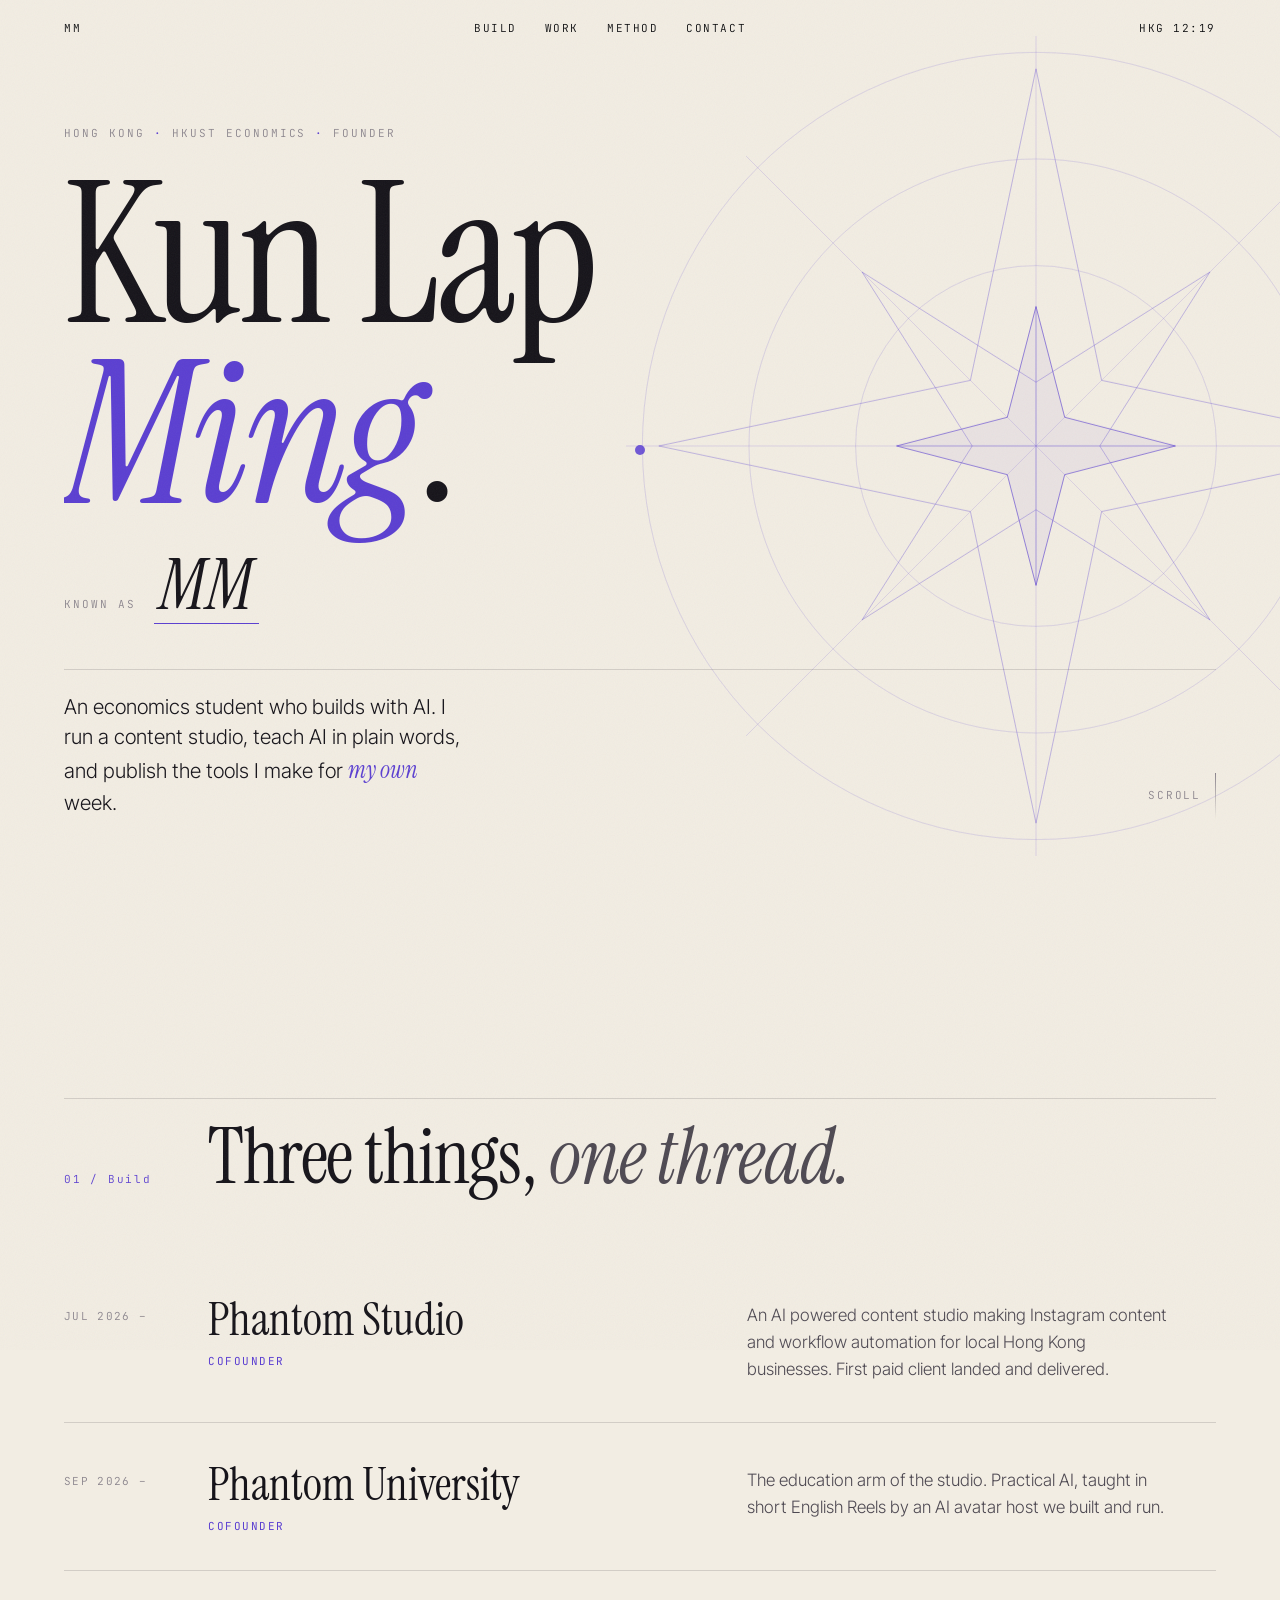
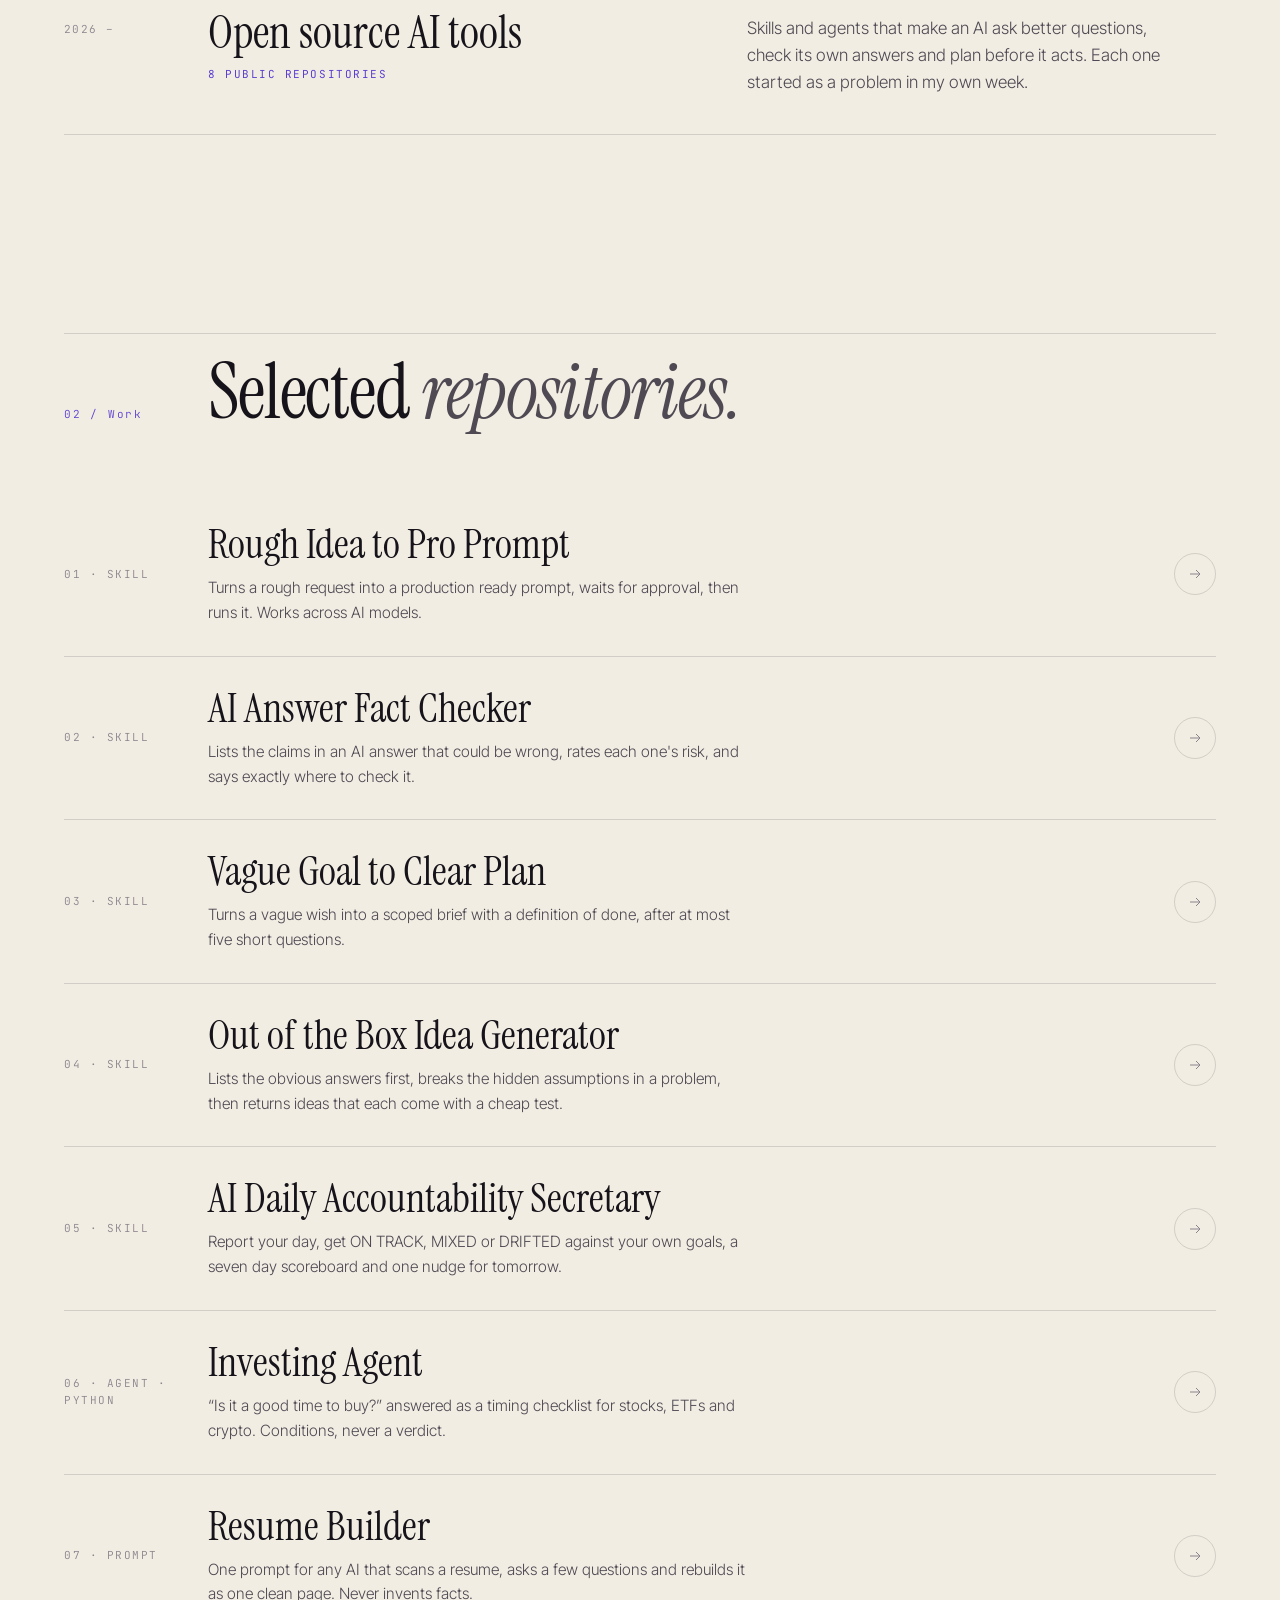
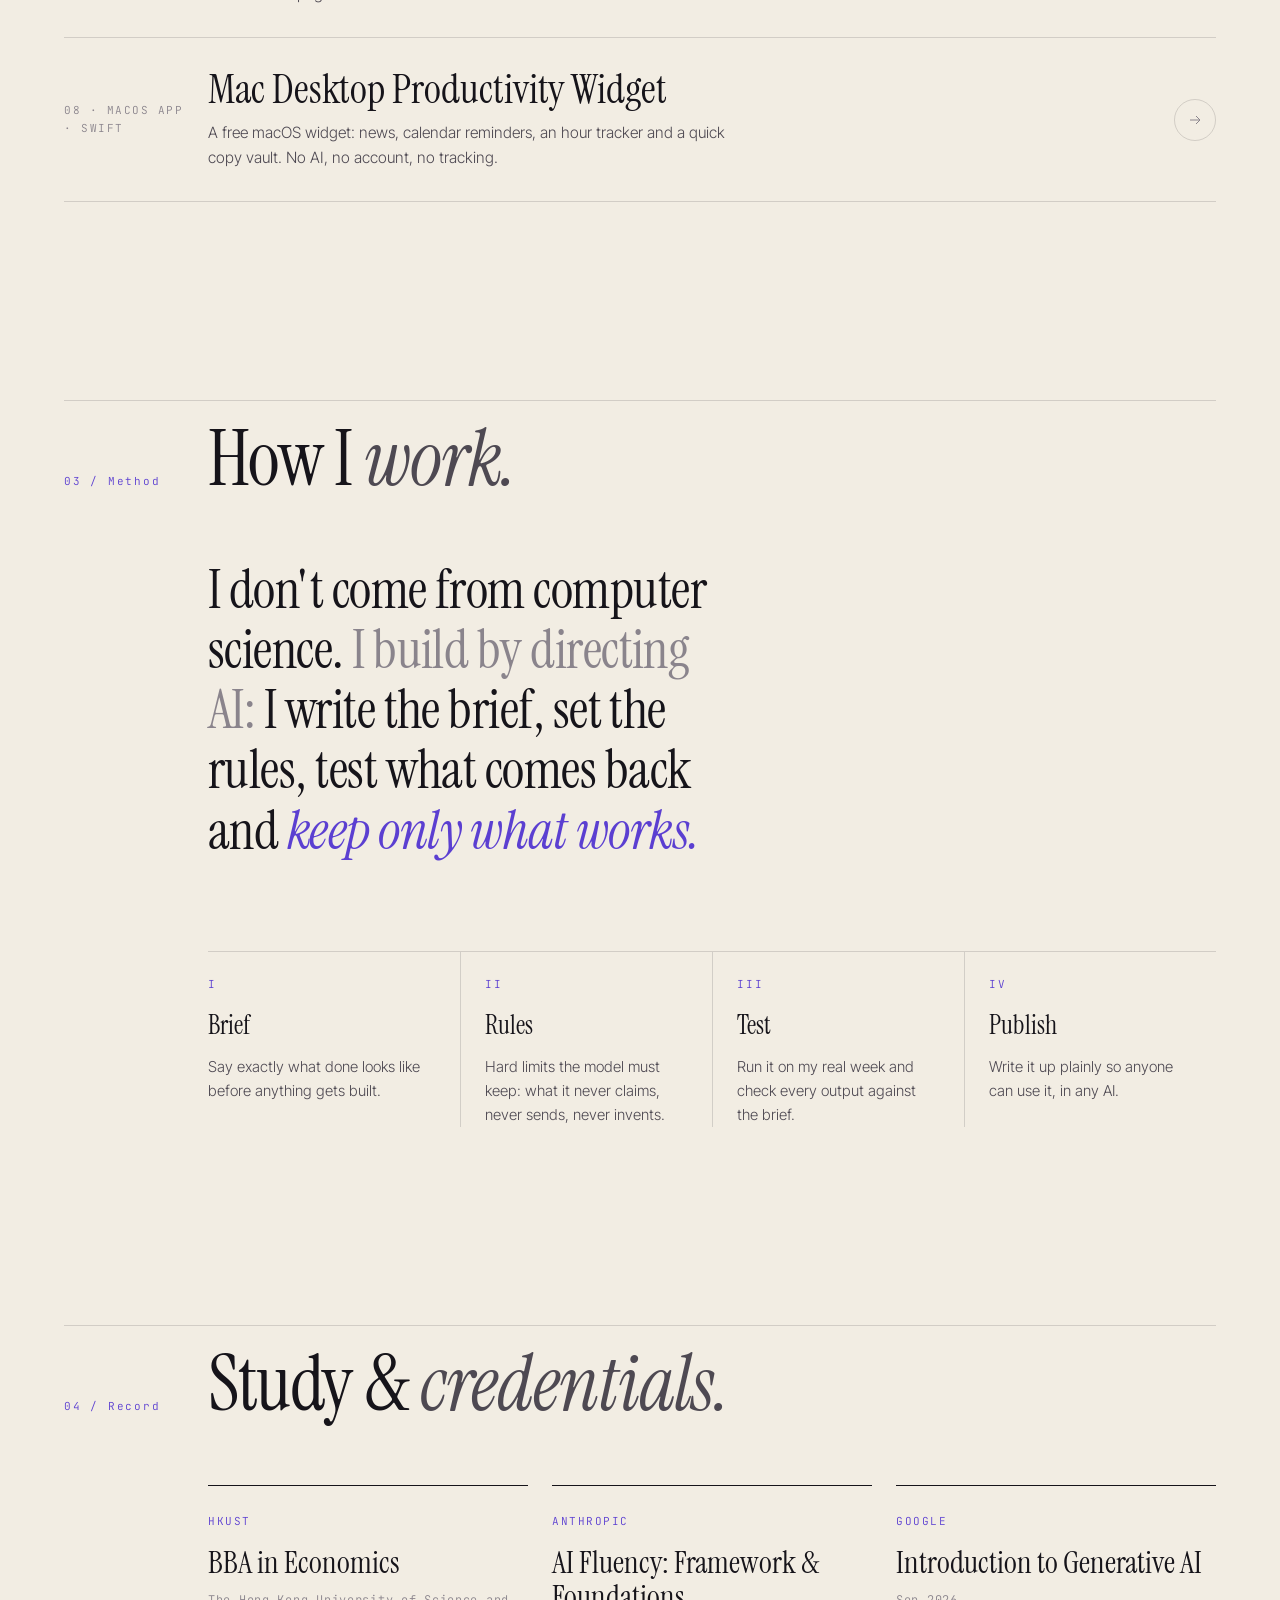
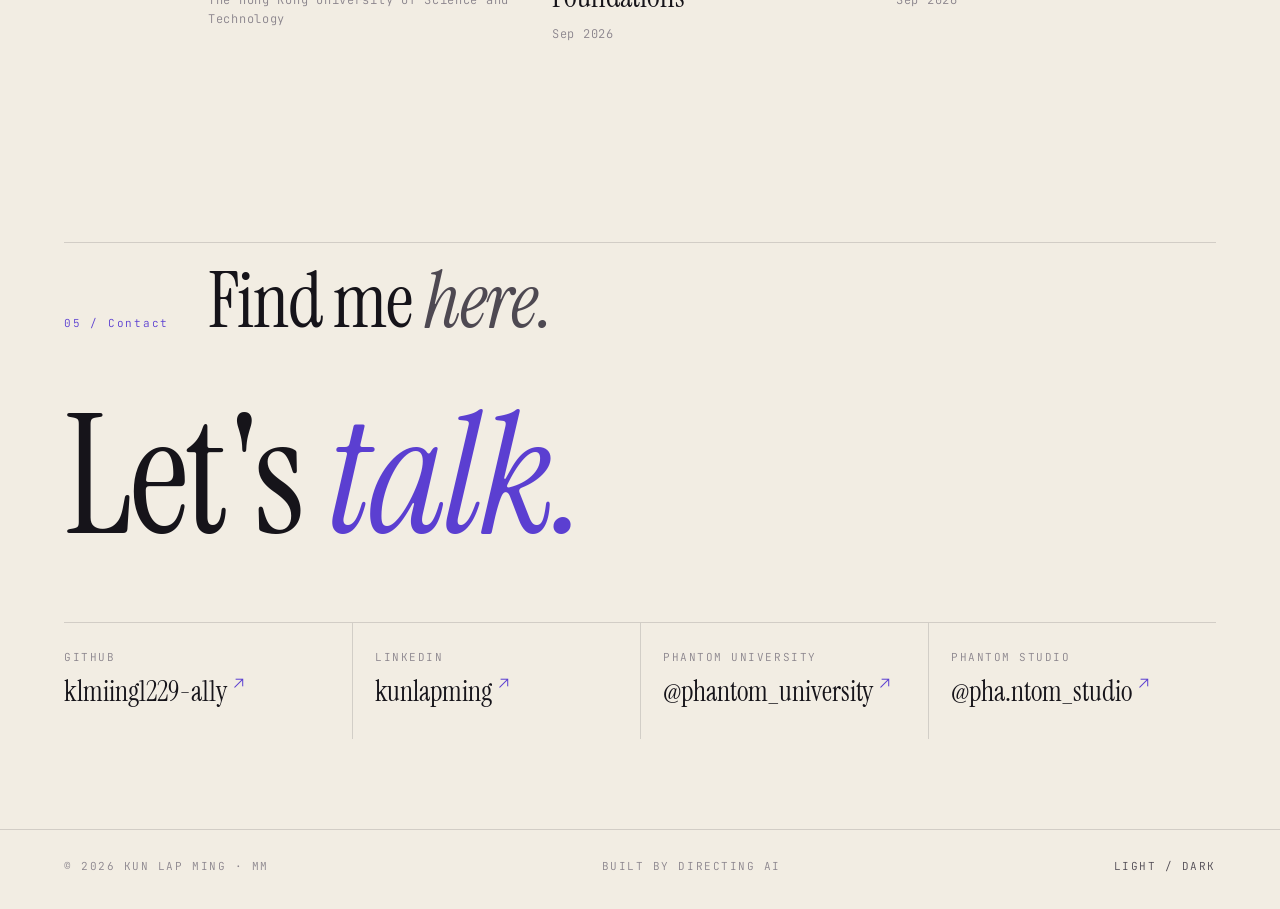
==== index.html @ 2b07fd09 "Add portfolio site" ====
<!doctype html>
<html lang="en">
<head>
<meta charset="utf-8">
<meta name="viewport" content="width=device-width, initial-scale=1">
<title>Kun Lap Ming (MM)</title>
<meta name="description" content="Kun Lap Ming, known as MM. Economics at HKUST. Cofounder of Phantom Studio and Phantom University. Builds open source AI skills and tools.">
<meta property="og:type" content="website">
<meta property="og:title" content="Kun Lap Ming (MM)">
<meta property="og:description" content="Economics at HKUST. Cofounder of Phantom Studio and Phantom University. Open source AI skills and tools.">
<!-- TODO: og:image (1200x630) once the site has a public URL -->
<meta name="twitter:card" content="summary">
<meta name="theme-color" content="#0c0b0f">
<link rel="icon" href="data:image/svg+xml,%3Csvg xmlns='http://www.w3.org/2000/svg' viewBox='0 0 32 32'%3E%3Crect width='32' height='32' fill='%230c0b0f'/%3E%3Cpath d='M16 3 L18.6 13.4 L29 16 L18.6 18.6 L16 29 L13.4 18.6 L3 16 L13.4 13.4 Z' fill='%23a58bff'/%3E%3C/svg%3E">
<link rel="preconnect" href="https://fonts.googleapis.com">
<link rel="preconnect" href="https://fonts.gstatic.com" crossorigin>
<link href="https://fonts.googleapis.com/css2?family=Instrument+Serif:ital@0;1&family=Inter+Tight:wght@300;400;500&family=JetBrains+Mono:wght@400&display=swap" rel="stylesheet">
<style>
:root{
  --bg:#0c0b0f;
  --bg-2:#131118;
  --ink:#ece6da;
  --ink-2:#a9a29a;
  --ink-3:#6c6670;
  --rule:rgba(236,230,218,.12);
  --accent:#a58bff;
  --accent-soft:rgba(165,139,255,.14);
  --serif:"Instrument Serif", "Times New Roman", serif;
  --sans:"Inter Tight", system-ui, -apple-system, sans-serif;
  --mono:"JetBrains Mono", ui-monospace, Menlo, monospace;
  --gutter:clamp(16px, 5vw, 72px);
  --ease:cubic-bezier(.2,.7,.1,1);
}
@media (prefers-color-scheme: light){
  :root:not([data-theme="dark"]){
    --bg:#f2ede3; --bg-2:#e9e3d6; --ink:#16141a; --ink-2:#4e4952; --ink-3:#8a848c;
    --rule:rgba(22,20,26,.14); --accent:#5b3fd1; --accent-soft:rgba(91,63,209,.10);
  }
}
:root[data-theme="light"]{
  --bg:#f2ede3; --bg-2:#e9e3d6; --ink:#16141a; --ink-2:#4e4952; --ink-3:#8a848c;
  --rule:rgba(22,20,26,.14); --accent:#5b3fd1; --accent-soft:rgba(91,63,209,.10);
}

*,*::before,*::after{box-sizing:border-box}
html{scroll-behavior:smooth;-webkit-text-size-adjust:100%}
body{
  margin:0;background:var(--bg);color:var(--ink);
  font-family:var(--sans);font-weight:300;font-size:17px;line-height:1.6;
  -webkit-font-smoothing:antialiased;overflow-x:hidden;
}
a{color:inherit;text-decoration:none}
::selection{background:var(--accent);color:var(--bg)}
:focus-visible{outline:1px solid var(--accent);outline-offset:4px}

/* film grain */
body::after{
  content:"";position:fixed;inset:-50%;pointer-events:none;z-index:50;opacity:.05;
  background-image:url("data:image/svg+xml,%3Csvg xmlns='http://www.w3.org/2000/svg' width='160' height='160'%3E%3Cfilter id='n'%3E%3CfeTurbulence type='fractalNoise' baseFrequency='.9' numOctaves='2' stitchTiles='stitch'/%3E%3C/filter%3E%3Crect width='100%25' height='100%25' filter='url(%23n)'/%3E%3C/svg%3E");
}

/* top progress hairline */
.progress{position:fixed;top:0;left:0;height:1px;width:100%;background:var(--accent);
  transform-origin:0 50%;transform:scaleX(0);z-index:60}

/* header */
.top{
  position:fixed;inset:0 0 auto 0;z-index:40;display:flex;justify-content:space-between;align-items:center;
  padding:20px var(--gutter);font-family:var(--mono);font-size:11px;letter-spacing:.14em;text-transform:uppercase;
  color:var(--ink-2);mix-blend-mode:difference;
}
.top a{color:#ece6da}
.top nav{display:flex;gap:28px}
.top .clock{color:#ece6da}
@media (max-width:720px){.top nav{display:none}}

/* the crystal star, signature motif */
.star-wrap{
  position:fixed;top:50%;right:calc(var(--gutter) * -1 + -8vw);width:min(78vw,820px);aspect-ratio:1;
  transform:translateY(-50%);pointer-events:none;z-index:0;opacity:.9;
}
.star{width:100%;height:100%;will-change:transform}
.star path, .star circle, .star line{fill:none;stroke:var(--accent);vector-effect:non-scaling-stroke}
.star .faint{stroke-opacity:.18}
.star .mid{stroke-opacity:.38}
.star .core{fill:var(--accent);fill-opacity:.06;stroke-opacity:.7}
@media (max-width:720px){.star-wrap{width:120vw;right:-55vw;opacity:.55}}

main{position:relative;z-index:1}
section{padding:0 var(--gutter)}

/* hero */
.hero{min-height:100svh;display:flex;flex-direction:column;justify-content:flex-end;padding-bottom:9vh;padding-top:120px}
.eyebrow{font-family:var(--mono);font-size:11px;letter-spacing:.18em;text-transform:uppercase;color:var(--ink-3);margin:0 0 28px}
.eyebrow b{color:var(--accent);font-weight:400}
.name{
  font-family:var(--serif);font-weight:400;margin:0;line-height:.86;letter-spacing:-.02em;
  font-size:clamp(64px, 15.5vw, 248px);
}
.name .line{display:block;overflow:hidden;padding-bottom:.16em;margin-bottom:-.12em}
.name .line > span{display:inline-block;transform:translateY(105%);transition:transform 1.4s var(--ease)}
.name em{font-style:italic;color:var(--accent)}
.loaded .name .line > span{transform:none}
.loaded .name .line:nth-child(2) > span{transition-delay:.12s}
.aka{display:flex;align-items:baseline;gap:18px;margin:22px 0 0;opacity:0;transform:translateY(14px);transition:opacity 1.2s var(--ease) .5s,transform 1.2s var(--ease) .5s}
.loaded .aka{opacity:1;transform:none}
.aka-k{font-family:var(--mono);font-size:11px;letter-spacing:.18em;text-transform:uppercase;color:var(--ink-3)}
.aka-v{font-family:var(--serif);font-style:italic;font-size:clamp(40px,5.5vw,84px);line-height:1;color:var(--ink);border-bottom:1px solid var(--accent);padding:0 .08em .04em}
.hero-foot{
  display:grid;grid-template-columns:minmax(0,1.2fr) minmax(0,1fr);gap:40px;align-items:end;
  margin-top:5vh;border-top:1px solid var(--rule);padding-top:22px;
}
.lede{font-size:clamp(18px,1.6vw,22px);line-height:1.5;max-width:34ch;margin:0;color:var(--ink)}
.lede i{font-family:var(--serif);font-size:1.15em;color:var(--accent)}
.scrollcue{justify-self:end;font-family:var(--mono);font-size:11px;letter-spacing:.16em;text-transform:uppercase;color:var(--ink-3);display:flex;align-items:center;gap:14px}
.scrollcue::after{content:"";width:1px;height:46px;background:linear-gradient(var(--ink-3),transparent);animation:drip 2.4s var(--ease) infinite}
@keyframes drip{0%{transform:scaleY(0);transform-origin:top}50%{transform:scaleY(1);transform-origin:top}51%{transform-origin:bottom}100%{transform:scaleY(0);transform-origin:bottom}}
@media (max-width:720px){.hero-foot{grid-template-columns:1fr}.scrollcue{display:none}.name{font-size:25vw}}

/* section heads */
.chapter{padding-top:22vh}
.head{display:grid;grid-template-columns:120px minmax(0,1fr);gap:24px;align-items:baseline;border-top:1px solid var(--rule);padding-top:22px;margin-bottom:64px}
.num{font-family:var(--mono);font-size:11px;letter-spacing:.16em;color:var(--accent)}
.head h2{font-family:var(--serif);font-weight:400;font-size:clamp(40px,6vw,92px);line-height:.95;margin:0;letter-spacing:-.015em}
.head h2 em{color:var(--ink-2)}
@media (max-width:720px){.head{grid-template-columns:1fr;gap:10px;margin-bottom:40px}}

/* what I build: editorial rows */
.ventures{list-style:none;margin:0;padding:0}
.venture{display:grid;grid-template-columns:120px minmax(0,1.1fr) minmax(0,1fr);gap:24px;padding:38px 0;border-bottom:1px solid var(--rule)}
.venture .when{font-family:var(--mono);font-size:11px;letter-spacing:.12em;color:var(--ink-3);padding-top:12px}
.venture h3{font-family:var(--serif);font-weight:400;font-size:clamp(30px,3.6vw,52px);line-height:1;margin:0}
.venture h3 small{display:block;font-family:var(--mono);font-size:11px;letter-spacing:.14em;text-transform:uppercase;color:var(--accent);margin-top:14px}
.venture p{margin:6px 0 0;color:var(--ink-2);max-width:42ch}
@media (max-width:720px){.venture{grid-template-columns:1fr;gap:12px;padding:30px 0}.venture .when{padding:0}}

/* selected work: index list */
.work{list-style:none;margin:0;padding:0;counter-reset:w}
.work li{border-bottom:1px solid var(--rule)}
.work a{
  position:relative;display:grid;grid-template-columns:120px minmax(0,1fr) auto;gap:24px;align-items:center;
  padding:30px 0;transition:padding .6s var(--ease), color .4s;
}
.work a::before{
  content:"";position:absolute;inset:0;background:var(--accent-soft);transform:scaleY(0);transform-origin:bottom;
  transition:transform .6s var(--ease);z-index:-1;
}
.work .idx{font-family:var(--mono);font-size:11px;letter-spacing:.14em;color:var(--ink-3)}
.work .title{font-family:var(--serif);font-size:clamp(26px,3.2vw,46px);line-height:1.05;display:block}
.work .desc{display:block;color:var(--ink-2);font-size:15.5px;margin-top:10px;max-width:60ch}
.work .meta{display:flex;align-items:center;gap:18px;font-family:var(--mono);font-size:11px;letter-spacing:.12em;text-transform:uppercase;color:var(--ink-3)}
.arrow{width:42px;height:42px;border:1px solid var(--rule);border-radius:50%;display:grid;place-items:center;transition:transform .6s var(--ease),background .4s,border-color .4s}
.arrow svg{width:14px;height:14px;stroke:currentColor;fill:none}
@media (hover:hover){
  .work a:hover{padding-left:20px;padding-right:20px}
  .work a:hover::before{transform:scaleY(1)}
  .work a:hover .arrow{transform:rotate(-45deg);background:var(--accent);border-color:var(--accent);color:var(--bg)}
  .work a:hover .idx{color:var(--accent)}
}
@media (max-width:720px){
  .work a{grid-template-columns:1fr auto;gap:14px}
  .work .idx{grid-column:1 / -1}
  .work .meta .lang{display:none}
}

/* how I work */
.manifesto{font-family:var(--serif);font-size:clamp(30px,4.2vw,64px);line-height:1.12;letter-spacing:-.01em;max-width:20ch;margin:0 0 0 calc(120px + 24px)}
.manifesto em{color:var(--accent)}
.manifesto .dim{color:var(--ink-3)}
.method{display:grid;grid-template-columns:repeat(4,minmax(0,1fr));gap:0;margin:90px 0 0 calc(120px + 24px);border-top:1px solid var(--rule)}
.method div{padding:24px 24px 0 0}
.method div + div{padding-left:24px;border-left:1px solid var(--rule)}
.method .num{display:block;margin-bottom:12px}
.method h4{font-family:var(--serif);font-weight:400;font-size:26px;margin:0 0 8px}
.method p{margin:0;color:var(--ink-2);font-size:15px}
@media (max-width:900px){
  .manifesto,.method{margin-left:0}
  .method{grid-template-columns:1fr 1fr}
  .method div:nth-child(3){padding-left:0;border-left:0}
  .method div{padding-bottom:28px}
}
@media (max-width:520px){
  .method{grid-template-columns:1fr}
  .method div,.method div + div{padding-left:0;border-left:0}
}

/* credentials */
.creds{display:grid;grid-template-columns:120px repeat(3,minmax(0,1fr));gap:24px}
.cred{border-top:1px solid var(--ink);padding-top:20px}
.cred .org{font-family:var(--mono);font-size:11px;letter-spacing:.14em;text-transform:uppercase;color:var(--accent)}
.cred h3{font-family:var(--serif);font-weight:400;font-size:clamp(24px,2.4vw,34px);line-height:1.1;margin:14px 0 10px}
.cred p{margin:0;color:var(--ink-3);font-family:var(--mono);font-size:12px;letter-spacing:.06em}
@media (max-width:900px){.creds{grid-template-columns:1fr}.creds > span{display:none}}

/* contact */
.contact{padding-bottom:10vh}
.big{
  font-family:var(--serif);font-size:clamp(56px,13vw,210px);line-height:.9;letter-spacing:-.02em;margin:0 0 70px;
}
.big em{color:var(--accent)}
.links{list-style:none;margin:0;padding:0;display:grid;grid-template-columns:repeat(4,minmax(0,1fr));border-top:1px solid var(--rule)}
.links li + li{border-left:1px solid var(--rule)}
.links a{display:flex;flex-direction:column;gap:10px;padding:26px 22px 30px;transition:background .5s var(--ease)}
.links li:first-child a{padding-left:0}
.links .k{font-family:var(--mono);font-size:11px;letter-spacing:.14em;text-transform:uppercase;color:var(--ink-3)}
.links .v{font-family:var(--serif);font-size:clamp(22px,2.2vw,30px);line-height:1.1;word-break:break-word}
.links .v::after{content:" \2197";font-family:var(--sans);font-size:.6em;color:var(--accent);vertical-align:super}
@media (hover:hover){.links a:hover{background:var(--accent-soft)}.links li:first-child a:hover{padding-left:22px}}
@media (max-width:900px){
  .links{grid-template-columns:1fr 1fr}
  .links li:nth-child(3){border-left:0}
  .links li:nth-child(n+3){border-top:1px solid var(--rule)}
  .links li:first-child a{padding-left:0}
  .links li:nth-child(3) a{padding-left:0}
}
@media (max-width:520px){
  .links{grid-template-columns:1fr}
  .links li + li{border-left:0;border-top:1px solid var(--rule)}
  .links a{padding-left:0}
}

footer{display:flex;justify-content:space-between;gap:20px;flex-wrap:wrap;padding:28px var(--gutter) 34px;border-top:1px solid var(--rule);
  font-family:var(--mono);font-size:11px;letter-spacing:.14em;text-transform:uppercase;color:var(--ink-3);position:relative;z-index:1}
footer button{all:unset;cursor:pointer;color:var(--ink-2)}
footer button:focus-visible{outline:1px solid var(--accent);outline-offset:4px}

/* scroll reveals */
.reveal{opacity:0;transform:translateY(28px);transition:opacity 1.1s var(--ease),transform 1.1s var(--ease)}
.reveal.in{opacity:1;transform:none}
.reveal.d1{transition-delay:.08s}.reveal.d2{transition-delay:.16s}.reveal.d3{transition-delay:.24s}

/* cursor halo (fine pointers only) */
.halo{position:fixed;top:0;left:0;width:10px;height:10px;margin:-5px 0 0 -5px;border-radius:50%;background:var(--accent);
  pointer-events:none;z-index:70;opacity:.85;transition:width .4s var(--ease),height .4s var(--ease),margin .4s var(--ease);display:none}
.halo.big{width:56px;height:56px;margin:-28px 0 0 -28px;opacity:.25}
@media (hover:hover) and (pointer:fine){.halo{display:block}}

@media (prefers-reduced-motion: reduce){
  *,*::before,*::after{animation:none !important;transition:none !important;scroll-behavior:auto !important}
  .reveal{opacity:1;transform:none}
  .name .line > span{transform:none}
  .halo{display:none !important}
}
</style>
</head>
<body>
<div class="progress" aria-hidden="true"></div>
<div class="halo" aria-hidden="true"></div>

<header class="top">
  <a href="#top" aria-label="MM, back to top">MM</a>
  <nav aria-label="Sections">
    <a href="#build">Build</a>
    <a href="#work">Work</a>
    <a href="#method">Method</a>
    <a href="#contact">Contact</a>
  </nav>
  <span class="clock" aria-label="Local time in Hong Kong">HKG <span id="clock">--:--</span></span>
</header>

<div class="star-wrap" aria-hidden="true">
  <svg class="star" id="star" viewBox="-100 -100 200 200">
    <circle class="faint" r="96"/>
    <circle class="faint" r="70"/>
    <circle class="faint" r="44"/>
    <line class="faint" x1="-100" y1="0" x2="100" y2="0"/>
    <line class="faint" x1="0" y1="-100" x2="0" y2="100"/>
    <line class="faint" x1="-70.7" y1="-70.7" x2="70.7" y2="70.7"/>
    <line class="faint" x1="-70.7" y1="70.7" x2="70.7" y2="-70.7"/>
    <path class="mid" d="M0 -92 L16 -16 L92 0 L16 16 L0 92 L-16 16 L-92 0 L-16 -16 Z"/>
    <path class="mid" d="M0 -60 L11 -11 L60 0 L11 11 L0 60 L-11 11 L-60 0 L-11 -11 Z" transform="rotate(45)"/>
    <path class="core" d="M0 -34 L7 -7 L34 0 L7 7 L0 34 L-7 7 L-34 0 L-7 -7 Z"/>
    <path class="mid" d="M0 -34 L0 34 M-34 0 L34 0"/>
  </svg>
</div>

<main id="top">

  <section class="hero">
    <p class="eyebrow">Hong Kong <b>·</b> HKUST Economics <b>·</b> Founder</p>
    <h1 class="name" aria-label="Kun Lap Ming, known as MM">
      <span class="line"><span>Kun Lap</span></span>
      <span class="line"><span><em>Ming</em>.</span></span>
    </h1>
    <p class="aka"><span class="aka-k">Known as</span> <span class="aka-v">MM</span></p>
    <div class="hero-foot">
      <p class="lede">An economics student who builds with AI. I run a content studio, teach AI in plain words, and publish the tools I make for <i>my own</i> week.</p>
      <span class="scrollcue">Scroll</span>
    </div>
  </section>

  <section class="chapter" id="build">
    <div class="head reveal"><span class="num">01 / Build</span><h2>Three things, <em>one thread.</em></h2></div>
    <ul class="ventures">
      <li class="venture reveal">
        <span class="when">JUL 2026 –</span>
        <h3>Phantom Studio<small>Cofounder</small></h3>
        <p>An AI powered content studio making Instagram content and workflow automation for local Hong Kong businesses. First paid client landed and delivered.</p>
      </li>
      <li class="venture reveal">
        <span class="when">SEP 2026 –</span>
        <h3>Phantom University<small>Cofounder</small></h3>
        <p>The education arm of the studio. Practical AI, taught in short English Reels by an AI avatar host we built and run.</p>
      </li>
      <li class="venture reveal">
        <span class="when">2026 –</span>
        <h3>Open source AI tools<small>8 public repositories</small></h3>
        <p>Skills and agents that make an AI ask better questions, check its own answers and plan before it acts. Each one started as a problem in my own week.</p>
      </li>
    </ul>
  </section>

  <section class="chapter" id="work">
    <div class="head reveal"><span class="num">02 / Work</span><h2>Selected <em>repositories.</em></h2></div>
    <ul class="work">
      <li class="reveal"><a href="https://github.com/klmiing1229-a11y/Rough_Idea_To_Pro_Prompt" target="_blank" rel="noopener">
        <span class="idx">01 · SKILL</span>
        <span><span class="title">Rough Idea to Pro Prompt</span><span class="desc">Turns a rough request into a production ready prompt, waits for approval, then runs it. Works across AI models.</span></span>
        <span class="meta"><span class="arrow" aria-hidden="true"><svg viewBox="0 0 14 14"><path d="M2 7h10M8 3l4 4-4 4"/></svg></span></span>
      </a></li>
      <li class="reveal"><a href="https://github.com/klmiing1229-a11y/AI_Answer_Fact_Checker" target="_blank" rel="noopener">
        <span class="idx">02 · SKILL</span>
        <span><span class="title">AI Answer Fact Checker</span><span class="desc">Lists the claims in an AI answer that could be wrong, rates each one's risk, and says exactly where to check it.</span></span>
        <span class="meta"><span class="arrow" aria-hidden="true"><svg viewBox="0 0 14 14"><path d="M2 7h10M8 3l4 4-4 4"/></svg></span></span>
      </a></li>
      <li class="reveal"><a href="https://github.com/klmiing1229-a11y/Vague_Goal_To_Clear_Plan" target="_blank" rel="noopener">
        <span class="idx">03 · SKILL</span>
        <span><span class="title">Vague Goal to Clear Plan</span><span class="desc">Turns a vague wish into a scoped brief with a definition of done, after at most five short questions.</span></span>
        <span class="meta"><span class="arrow" aria-hidden="true"><svg viewBox="0 0 14 14"><path d="M2 7h10M8 3l4 4-4 4"/></svg></span></span>
      </a></li>
      <li class="reveal"><a href="https://github.com/klmiing1229-a11y/Out_Of_The_Box_Idea_Generator" target="_blank" rel="noopener">
        <span class="idx">04 · SKILL</span>
        <span><span class="title">Out of the Box Idea Generator</span><span class="desc">Lists the obvious answers first, breaks the hidden assumptions in a problem, then returns ideas that each come with a cheap test.</span></span>
        <span class="meta"><span class="arrow" aria-hidden="true"><svg viewBox="0 0 14 14"><path d="M2 7h10M8 3l4 4-4 4"/></svg></span></span>
      </a></li>
      <li class="reveal"><a href="https://github.com/klmiing1229-a11y/AI_Daily_Accountability_Secretary" target="_blank" rel="noopener">
        <span class="idx">05 · SKILL</span>
        <span><span class="title">AI Daily Accountability Secretary</span><span class="desc">Report your day, get ON TRACK, MIXED or DRIFTED against your own goals, a seven day scoreboard and one nudge for tomorrow.</span></span>
        <span class="meta"><span class="arrow" aria-hidden="true"><svg viewBox="0 0 14 14"><path d="M2 7h10M8 3l4 4-4 4"/></svg></span></span>
      </a></li>
      <li class="reveal"><a href="https://github.com/klmiing1229-a11y/Investing_Agent" target="_blank" rel="noopener">
        <span class="idx">06 · AGENT · PYTHON</span>
        <span><span class="title">Investing Agent</span><span class="desc">“Is it a good time to buy?” answered as a timing checklist for stocks, ETFs and crypto. Conditions, never a verdict.</span></span>
        <span class="meta"><span class="arrow" aria-hidden="true"><svg viewBox="0 0 14 14"><path d="M2 7h10M8 3l4 4-4 4"/></svg></span></span>
      </a></li>
      <li class="reveal"><a href="https://github.com/klmiing1229-a11y/Resume_Builder" target="_blank" rel="noopener">
        <span class="idx">07 · PROMPT</span>
        <span><span class="title">Resume Builder</span><span class="desc">One prompt for any AI that scans a resume, asks a few questions and rebuilds it as one clean page. Never invents facts.</span></span>
        <span class="meta"><span class="arrow" aria-hidden="true"><svg viewBox="0 0 14 14"><path d="M2 7h10M8 3l4 4-4 4"/></svg></span></span>
      </a></li>
      <li class="reveal"><a href="https://github.com/klmiing1229-a11y/Mac_Desktop_Productivity_Widget" target="_blank" rel="noopener">
        <span class="idx">08 · MACOS APP · SWIFT</span>
        <span><span class="title">Mac Desktop Productivity Widget</span><span class="desc">A free macOS widget: news, calendar reminders, an hour tracker and a quick copy vault. No AI, no account, no tracking.</span></span>
        <span class="meta"><span class="arrow" aria-hidden="true"><svg viewBox="0 0 14 14"><path d="M2 7h10M8 3l4 4-4 4"/></svg></span></span>
      </a></li>
    </ul>
  </section>

  <section class="chapter" id="method">
    <div class="head reveal"><span class="num">03 / Method</span><h2>How I <em>work.</em></h2></div>
    <p class="manifesto reveal">I don't come from computer science. <span class="dim">I build by directing AI:</span> I write the brief, set the rules, test what comes back and <em>keep only what works.</em></p>
    <div class="method">
      <div class="reveal"><span class="num">I</span><h4>Brief</h4><p>Say exactly what done looks like before anything gets built.</p></div>
      <div class="reveal d1"><span class="num">II</span><h4>Rules</h4><p>Hard limits the model must keep: what it never claims, never sends, never invents.</p></div>
      <div class="reveal d2"><span class="num">III</span><h4>Test</h4><p>Run it on my real week and check every output against the brief.</p></div>
      <div class="reveal d3"><span class="num">IV</span><h4>Publish</h4><p>Write it up plainly so anyone can use it, in any AI.</p></div>
    </div>
  </section>

  <section class="chapter" id="credentials">
    <div class="head reveal"><span class="num">04 / Record</span><h2>Study &amp; <em>credentials.</em></h2></div>
    <div class="creds">
      <span></span>
      <div class="cred reveal"><span class="org">HKUST</span><h3>BBA in Economics</h3><p>The Hong Kong University of Science and Technology</p></div>
      <div class="cred reveal d1"><span class="org">Anthropic</span><h3>AI Fluency: Framework &amp; Foundations</h3><p>Sep 2026</p></div>
      <div class="cred reveal d2"><span class="org">Google</span><h3>Introduction to Generative AI</h3><p>Sep 2026</p></div>
    </div>
  </section>

  <section class="chapter contact" id="contact">
    <div class="head reveal"><span class="num">05 / Contact</span><h2>Find me <em>here.</em></h2></div>
    <p class="big reveal">Let's <em>talk.</em></p>
    <ul class="links">
      <li class="reveal"><a href="https://github.com/klmiing1229-a11y" target="_blank" rel="noopener"><span class="k">GitHub</span><span class="v">klmiing1229-a11y</span></a></li>
      <li class="reveal d1"><a href="https://www.linkedin.com/in/kunlapming" target="_blank" rel="noopener"><span class="k">LinkedIn</span><span class="v">kunlapming</span></a></li>
      <li class="reveal d2"><a href="https://www.instagram.com/phantom_university/" target="_blank" rel="noopener"><span class="k">Phantom University</span><span class="v">@phantom_university</span></a></li>
      <li class="reveal d3"><a href="https://www.instagram.com/pha.ntom_studio/" target="_blank" rel="noopener"><span class="k">Phantom Studio</span><span class="v">@pha.ntom_studio</span></a></li>
    </ul>
  </section>

</main>

<footer>
  <span>© 2026 Kun Lap Ming · MM</span>
  <span>Built by directing AI</span>
  <button type="button" id="theme" aria-label="Switch colour theme">Light / Dark</button>
</footer>

<script>
(function(){
  var root=document.documentElement;
  requestAnimationFrame(function(){document.body.classList.add('loaded')});

  // theme toggle (remembered per viewer when storage allows)
  try{var saved=localStorage.getItem('klm-theme');if(saved)root.setAttribute('data-theme',saved);}catch(e){}
  document.getElementById('theme').addEventListener('click',function(){
    var cur=root.getAttribute('data-theme')||(matchMedia('(prefers-color-scheme: light)').matches?'light':'dark');
    var next=cur==='light'?'dark':'light';
    root.setAttribute('data-theme',next);
    try{localStorage.setItem('klm-theme',next);}catch(e){}
  });

  // Hong Kong clock
  var clock=document.getElementById('clock');
  function tick(){
    try{clock.textContent=new Intl.DateTimeFormat('en-GB',{timeZone:'Asia/Hong_Kong',hour:'2-digit',minute:'2-digit'}).format(new Date());}catch(e){}
  }
  tick();setInterval(tick,15000);

  var reduce=matchMedia('(prefers-reduced-motion: reduce)').matches;

  // reveals
  var els=document.querySelectorAll('.reveal');
  if(reduce||!('IntersectionObserver' in window)){els.forEach(function(el){el.classList.add('in')});}
  else{
    var io=new IntersectionObserver(function(entries){
      entries.forEach(function(en){if(en.isIntersecting){en.target.classList.add('in');io.unobserve(en.target);}});
    },{rootMargin:'0px 0px -8% 0px',threshold:.08});
    els.forEach(function(el){io.observe(el)});
  }

  // scroll: progress line + star rotation
  var bar=document.querySelector('.progress'),star=document.getElementById('star'),ticking=false;
  function onScroll(){
    var h=document.documentElement.scrollHeight-innerHeight,p=h>0?scrollY/h:0;
    bar.style.transform='scaleX('+p+')';
    if(!reduce)star.style.transform='rotate('+(p*180)+'deg) scale('+(1-p*.18)+')';
    ticking=false;
  }
  addEventListener('scroll',function(){if(!ticking){requestAnimationFrame(onScroll);ticking=true;}},{passive:true});
  onScroll();

  // cursor halo
  var halo=document.querySelector('.halo');
  if(!reduce&&matchMedia('(hover:hover) and (pointer:fine)').matches){
    var x=innerWidth/2,y=innerHeight/2,hx=x,hy=y;
    addEventListener('mousemove',function(e){x=e.clientX;y=e.clientY},{passive:true});
    (function loop(){hx+=(x-hx)*.18;hy+=(y-hy)*.18;halo.style.transform='translate('+hx+'px,'+hy+'px)';requestAnimationFrame(loop)})();
    document.querySelectorAll('a,button').forEach(function(a){
      a.addEventListener('mouseenter',function(){halo.classList.add('big')});
      a.addEventListener('mouseleave',function(){halo.classList.remove('big')});
    });
  }
})();
</script>
</body>
</html>
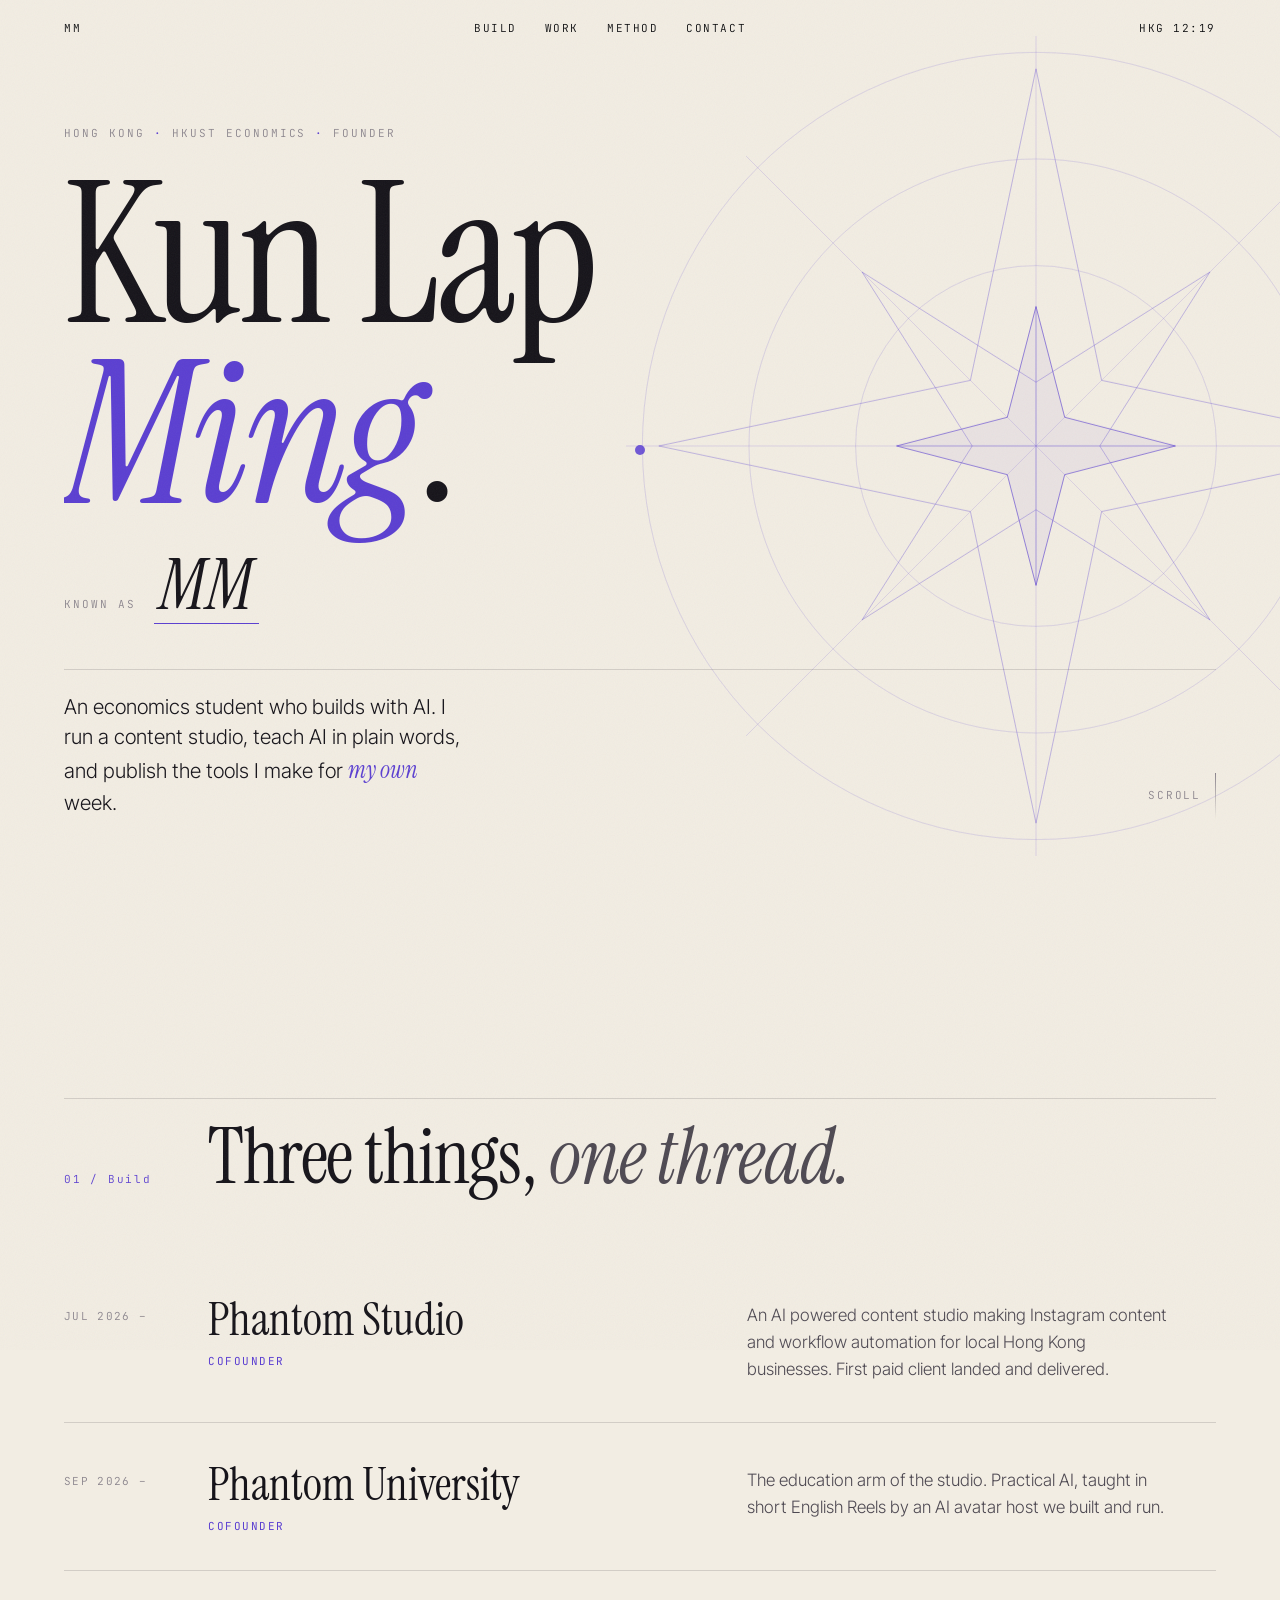
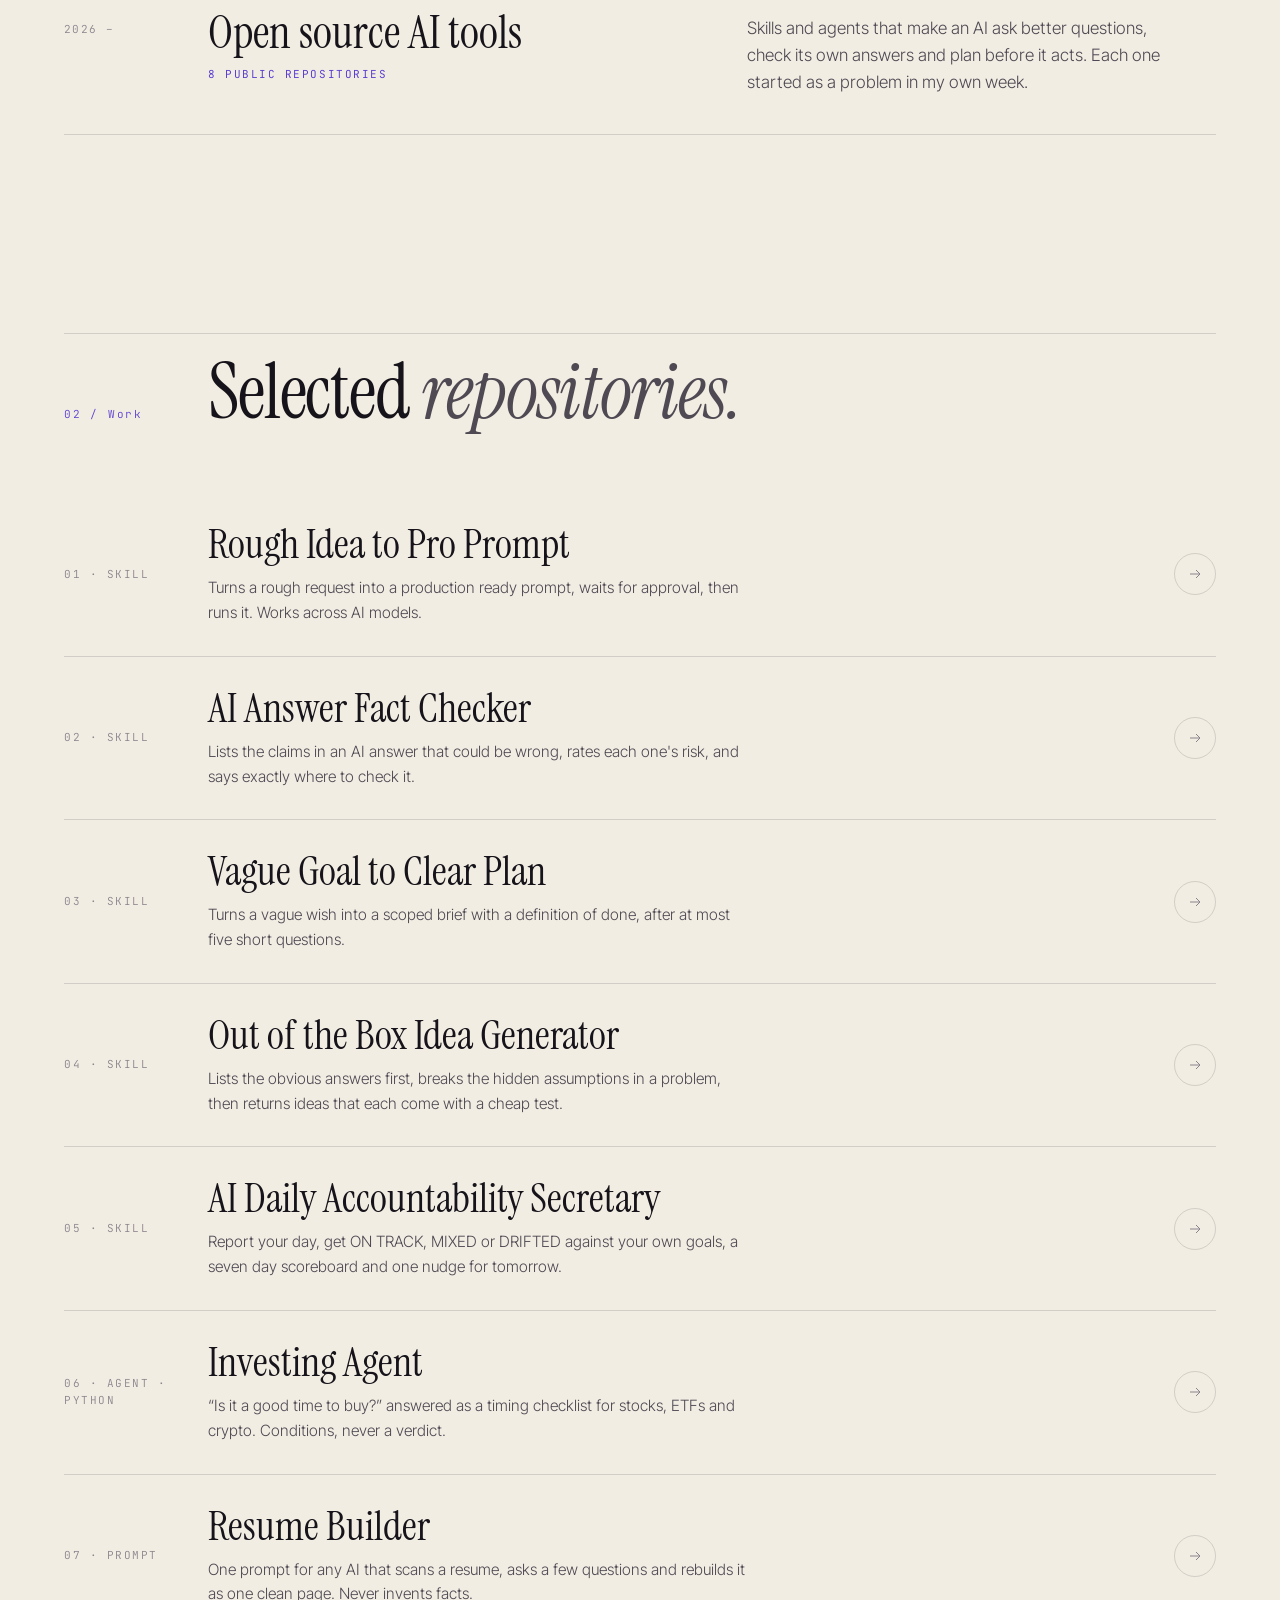
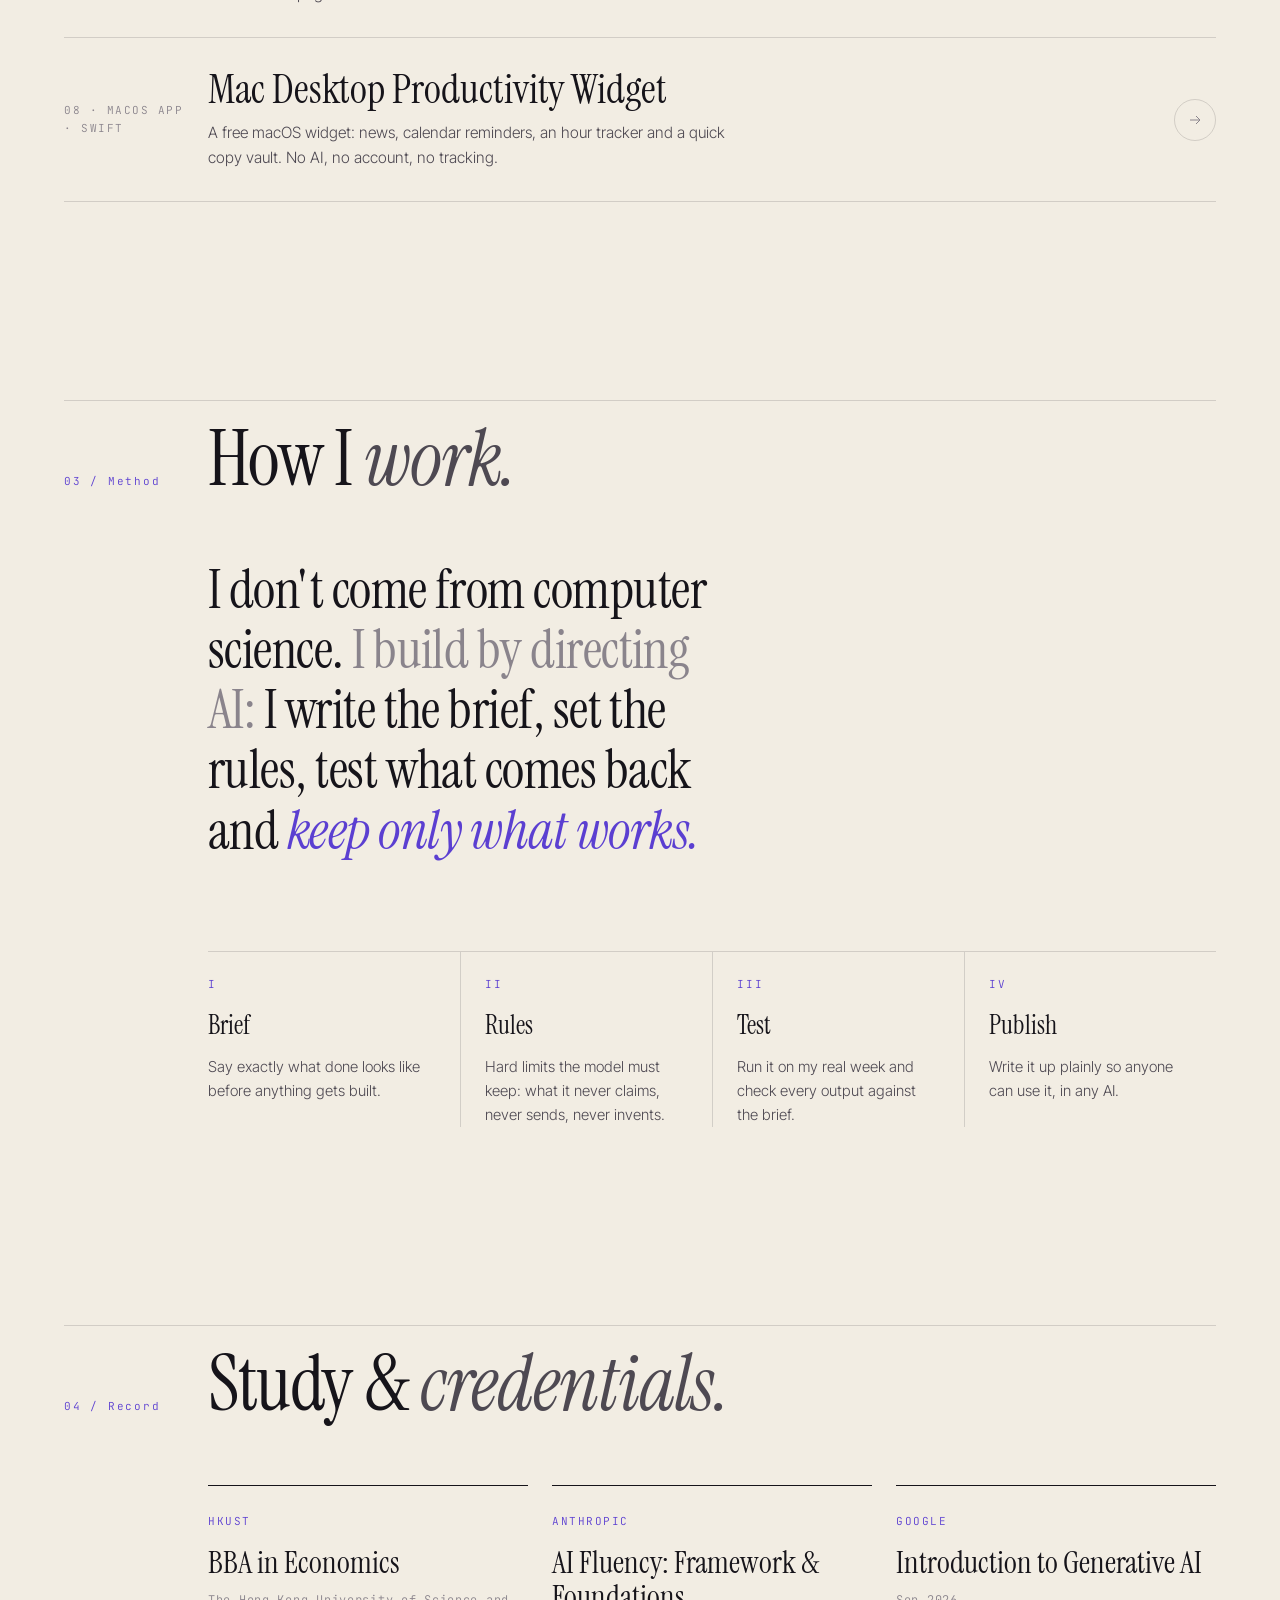
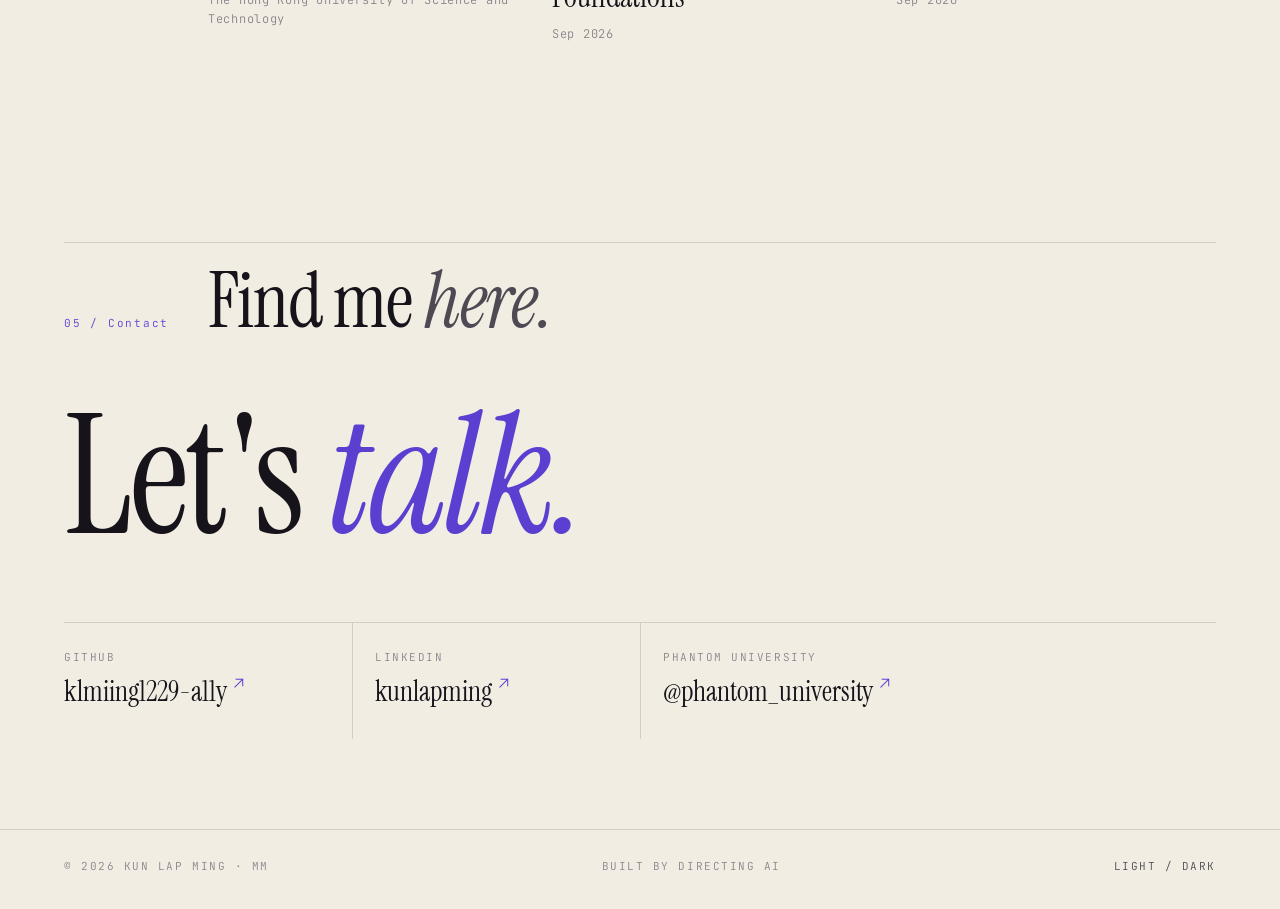
==== commit 660e7a20: "Remove dead Phantom Studio Instagram link (account renamed to Phantom University)" ====
--- a/index.html
+++ b/index.html
@@ -384,7 +384,6 @@
       <li class="reveal"><a href="https://github.com/klmiing1229-a11y" target="_blank" rel="noopener"><span class="k">GitHub</span><span class="v">klmiing1229-a11y</span></a></li>
       <li class="reveal d1"><a href="https://www.linkedin.com/in/kunlapming" target="_blank" rel="noopener"><span class="k">LinkedIn</span><span class="v">kunlapming</span></a></li>
       <li class="reveal d2"><a href="https://www.instagram.com/phantom_university/" target="_blank" rel="noopener"><span class="k">Phantom University</span><span class="v">@phantom_university</span></a></li>
-      <li class="reveal d3"><a href="https://www.instagram.com/pha.ntom_studio/" target="_blank" rel="noopener"><span class="k">Phantom Studio</span><span class="v">@pha.ntom_studio</span></a></li>
     </ul>
   </section>
 
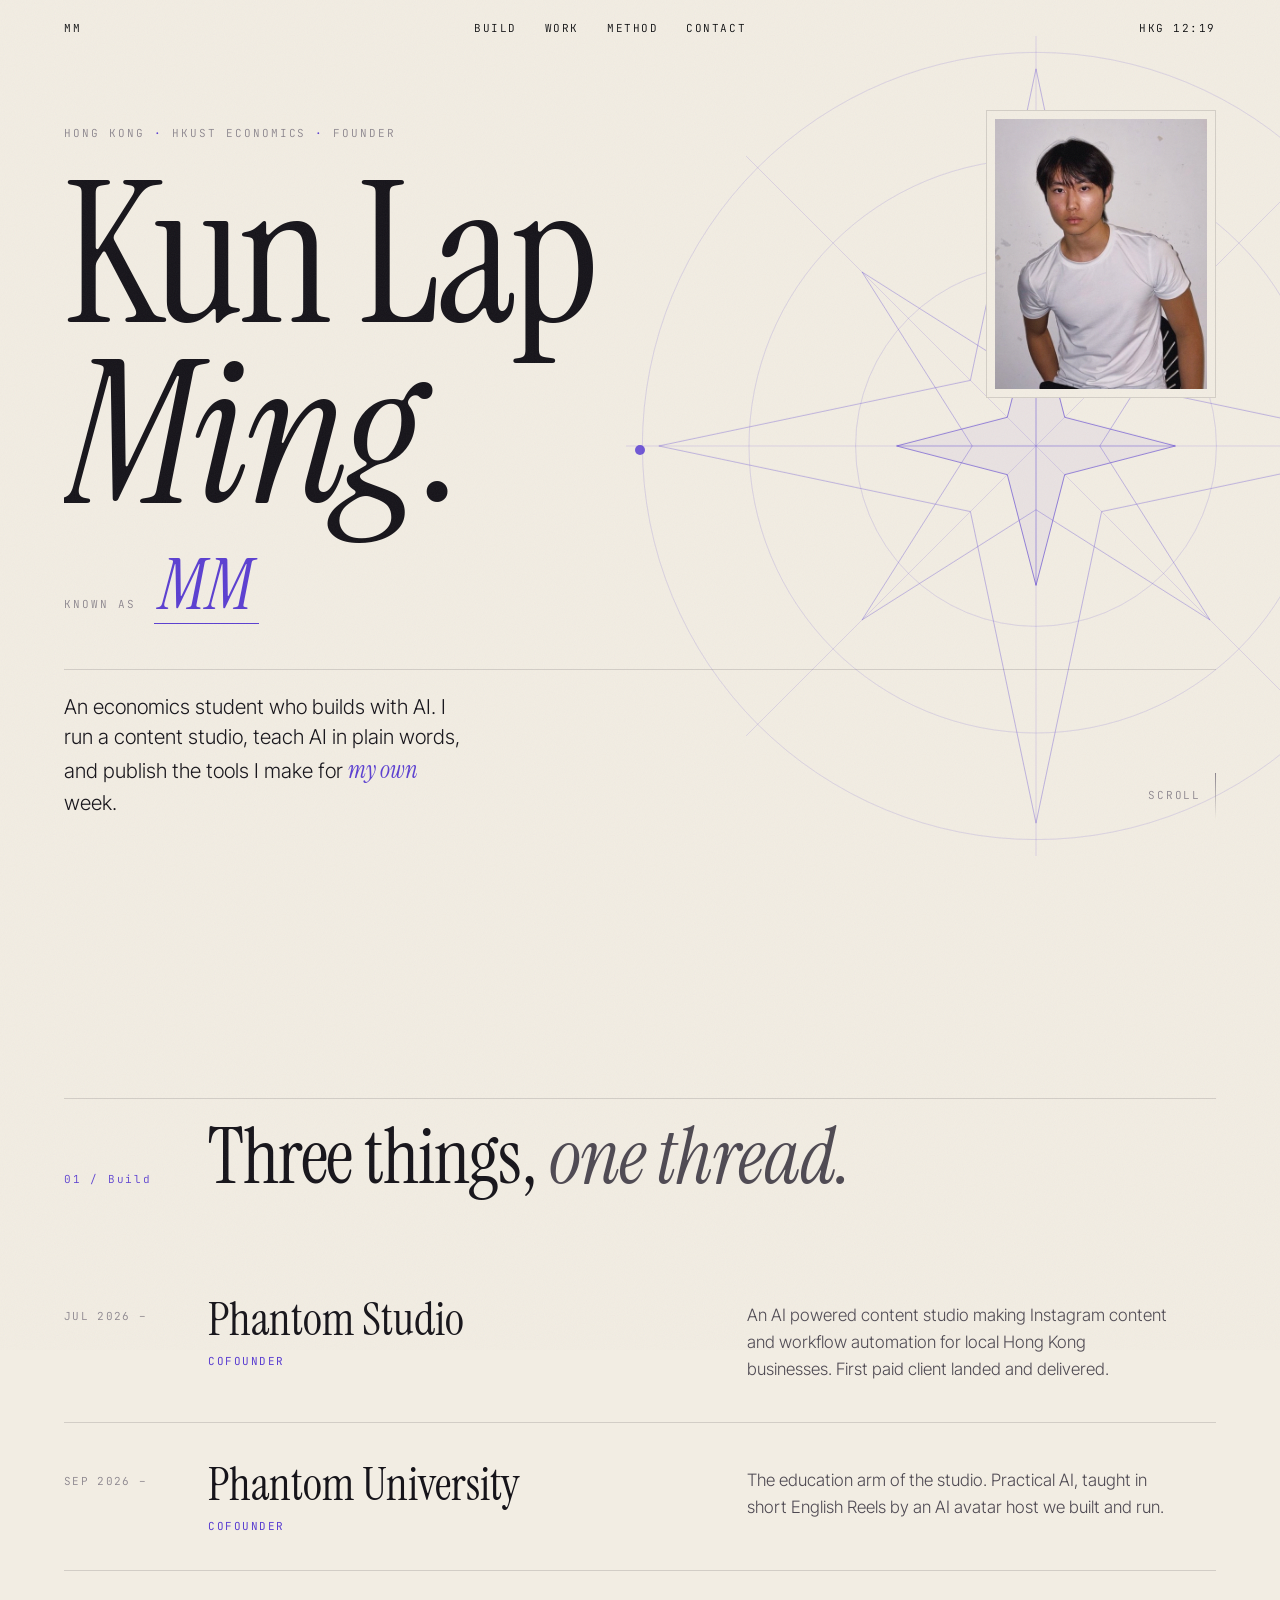
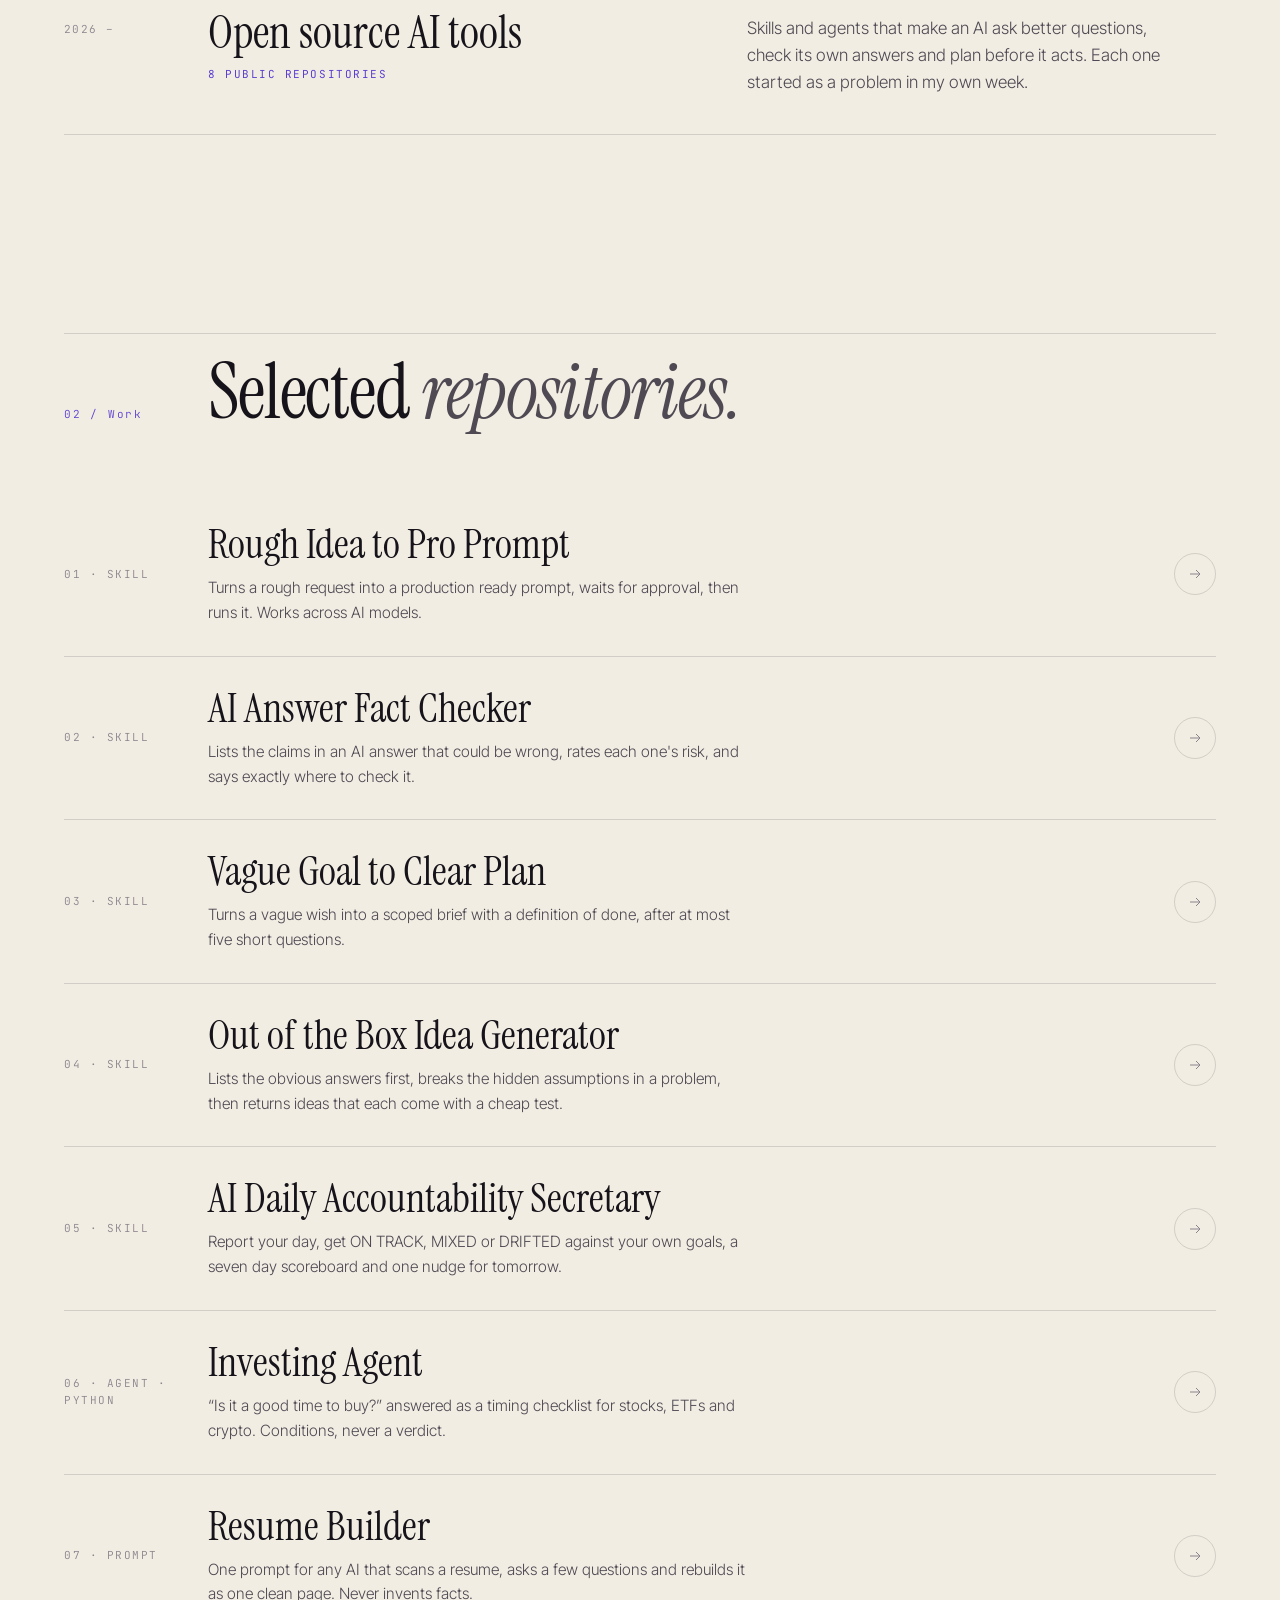
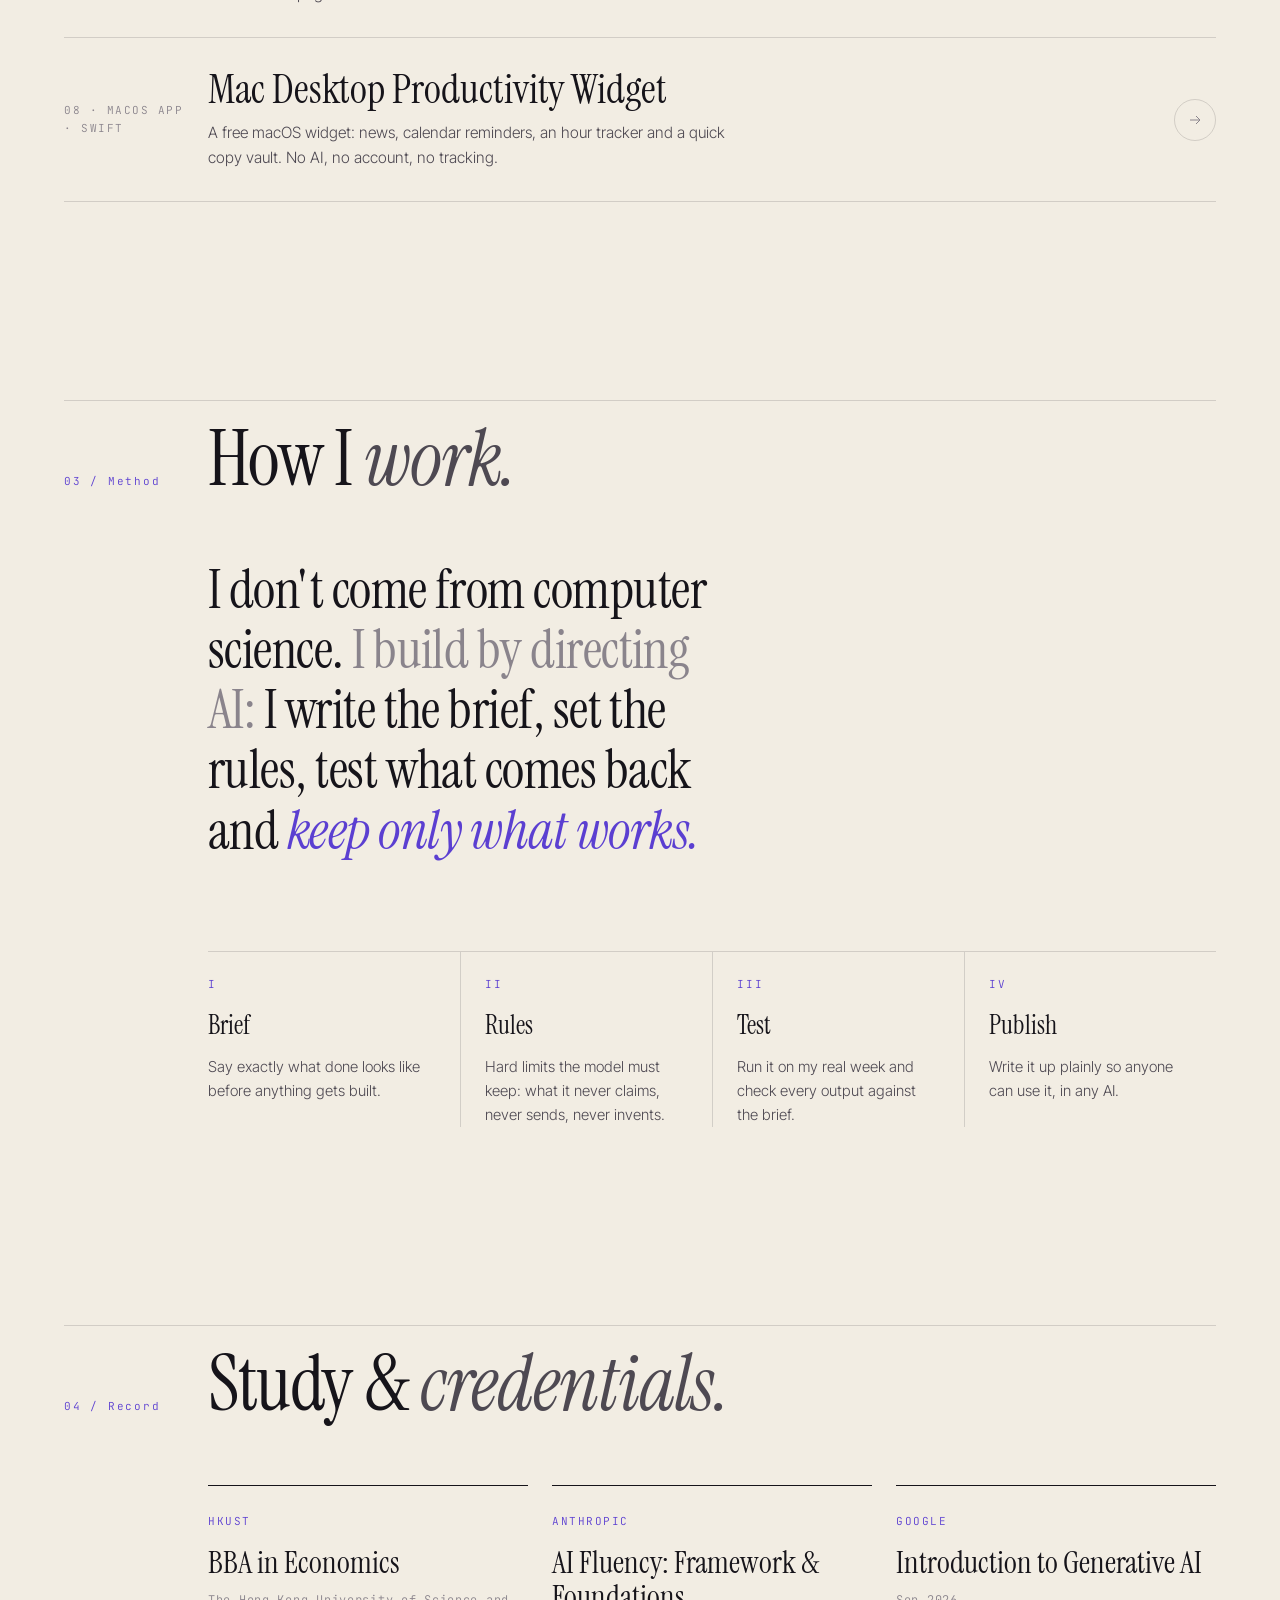
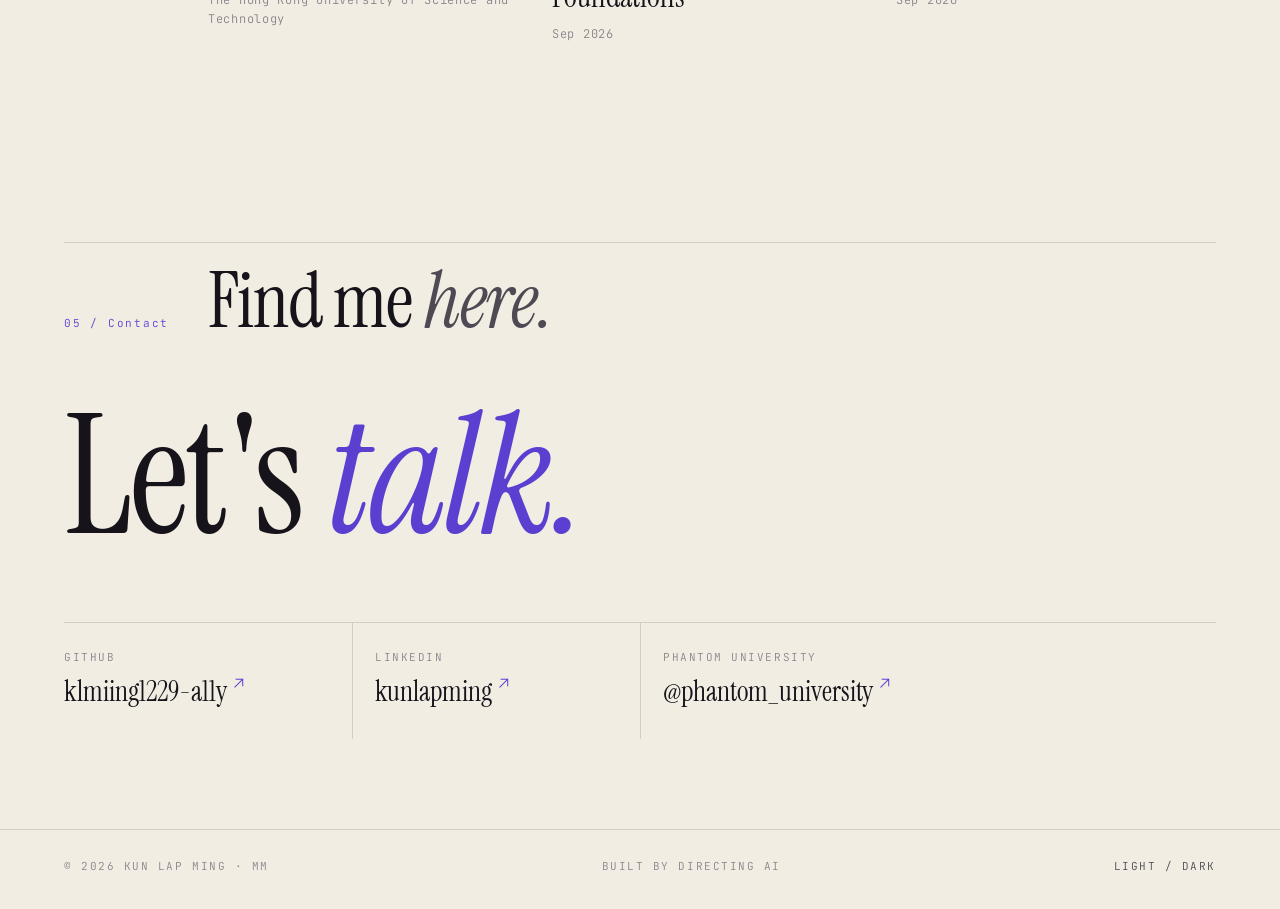
==== commit 2941d40c: "Add profile picture; name white, MM purple" ====
--- a/index.html
+++ b/index.html
@@ -25,6 +25,7 @@
   --rule:rgba(236,230,218,.12);
   --accent:#a58bff;
   --accent-soft:rgba(165,139,255,.14);
+  --name:#ffffff;
   --serif:"Instrument Serif", "Times New Roman", serif;
   --sans:"Inter Tight", system-ui, -apple-system, sans-serif;
   --mono:"JetBrains Mono", ui-monospace, Menlo, monospace;
@@ -34,12 +35,12 @@
 @media (prefers-color-scheme: light){
   :root:not([data-theme="dark"]){
     --bg:#f2ede3; --bg-2:#e9e3d6; --ink:#16141a; --ink-2:#4e4952; --ink-3:#8a848c;
-    --rule:rgba(22,20,26,.14); --accent:#5b3fd1; --accent-soft:rgba(91,63,209,.10);
+    --rule:rgba(22,20,26,.14); --accent:#5b3fd1; --accent-soft:rgba(91,63,209,.10); --name:#16141a;
   }
 }
 :root[data-theme="light"]{
   --bg:#f2ede3; --bg-2:#e9e3d6; --ink:#16141a; --ink-2:#4e4952; --ink-3:#8a848c;
-  --rule:rgba(22,20,26,.14); --accent:#5b3fd1; --accent-soft:rgba(91,63,209,.10);
+  --rule:rgba(22,20,26,.14); --accent:#5b3fd1; --accent-soft:rgba(91,63,209,.10); --name:#16141a;
 }
 
 *,*::before,*::after{box-sizing:border-box}
@@ -90,22 +91,30 @@
 section{padding:0 var(--gutter)}
 
 /* hero */
-.hero{min-height:100svh;display:flex;flex-direction:column;justify-content:flex-end;padding-bottom:9vh;padding-top:120px}
+.hero{position:relative;min-height:100svh;display:flex;flex-direction:column;justify-content:flex-end;padding-bottom:9vh;padding-top:120px}
+.portrait{
+  position:absolute;top:110px;right:var(--gutter);width:clamp(170px,18vw,300px);aspect-ratio:4/5;margin:0;
+  border:1px solid var(--rule);padding:8px;background:var(--bg);
+  opacity:0;transform:translateY(14px);transition:opacity 1.4s var(--ease) .3s,transform 1.4s var(--ease) .3s;
+}
+.portrait img{display:block;width:100%;height:100%;object-fit:cover}
+.loaded .portrait{opacity:1;transform:none}
+@media (max-width:720px){.portrait{position:static;width:150px;margin:0 0 28px}}
 .eyebrow{font-family:var(--mono);font-size:11px;letter-spacing:.18em;text-transform:uppercase;color:var(--ink-3);margin:0 0 28px}
 .eyebrow b{color:var(--accent);font-weight:400}
 .name{
   font-family:var(--serif);font-weight:400;margin:0;line-height:.86;letter-spacing:-.02em;
-  font-size:clamp(64px, 15.5vw, 248px);
+  font-size:clamp(64px, 15.5vw, 248px);color:var(--name);
 }
 .name .line{display:block;overflow:hidden;padding-bottom:.16em;margin-bottom:-.12em}
 .name .line > span{display:inline-block;transform:translateY(105%);transition:transform 1.4s var(--ease)}
-.name em{font-style:italic;color:var(--accent)}
+.name em{font-style:italic;color:inherit}
 .loaded .name .line > span{transform:none}
 .loaded .name .line:nth-child(2) > span{transition-delay:.12s}
 .aka{display:flex;align-items:baseline;gap:18px;margin:22px 0 0;opacity:0;transform:translateY(14px);transition:opacity 1.2s var(--ease) .5s,transform 1.2s var(--ease) .5s}
 .loaded .aka{opacity:1;transform:none}
 .aka-k{font-family:var(--mono);font-size:11px;letter-spacing:.18em;text-transform:uppercase;color:var(--ink-3)}
-.aka-v{font-family:var(--serif);font-style:italic;font-size:clamp(40px,5.5vw,84px);line-height:1;color:var(--ink);border-bottom:1px solid var(--accent);padding:0 .08em .04em}
+.aka-v{font-family:var(--serif);font-style:italic;font-size:clamp(40px,5.5vw,84px);line-height:1;color:var(--accent);border-bottom:1px solid var(--accent);padding:0 .08em .04em}
 .hero-foot{
   display:grid;grid-template-columns:minmax(0,1.2fr) minmax(0,1fr);gap:40px;align-items:end;
   margin-top:5vh;border-top:1px solid var(--rule);padding-top:22px;
@@ -277,6 +286,7 @@
 <main id="top">
 
   <section class="hero">
+    <figure class="portrait"><img src="[data-uri]" alt="Portrait of Kun Lap Ming (MM)" width="480" height="600"></figure>
     <p class="eyebrow">Hong Kong <b>·</b> HKUST Economics <b>·</b> Founder</p>
     <h1 class="name" aria-label="Kun Lap Ming, known as MM">
       <span class="line"><span>Kun Lap</span></span>
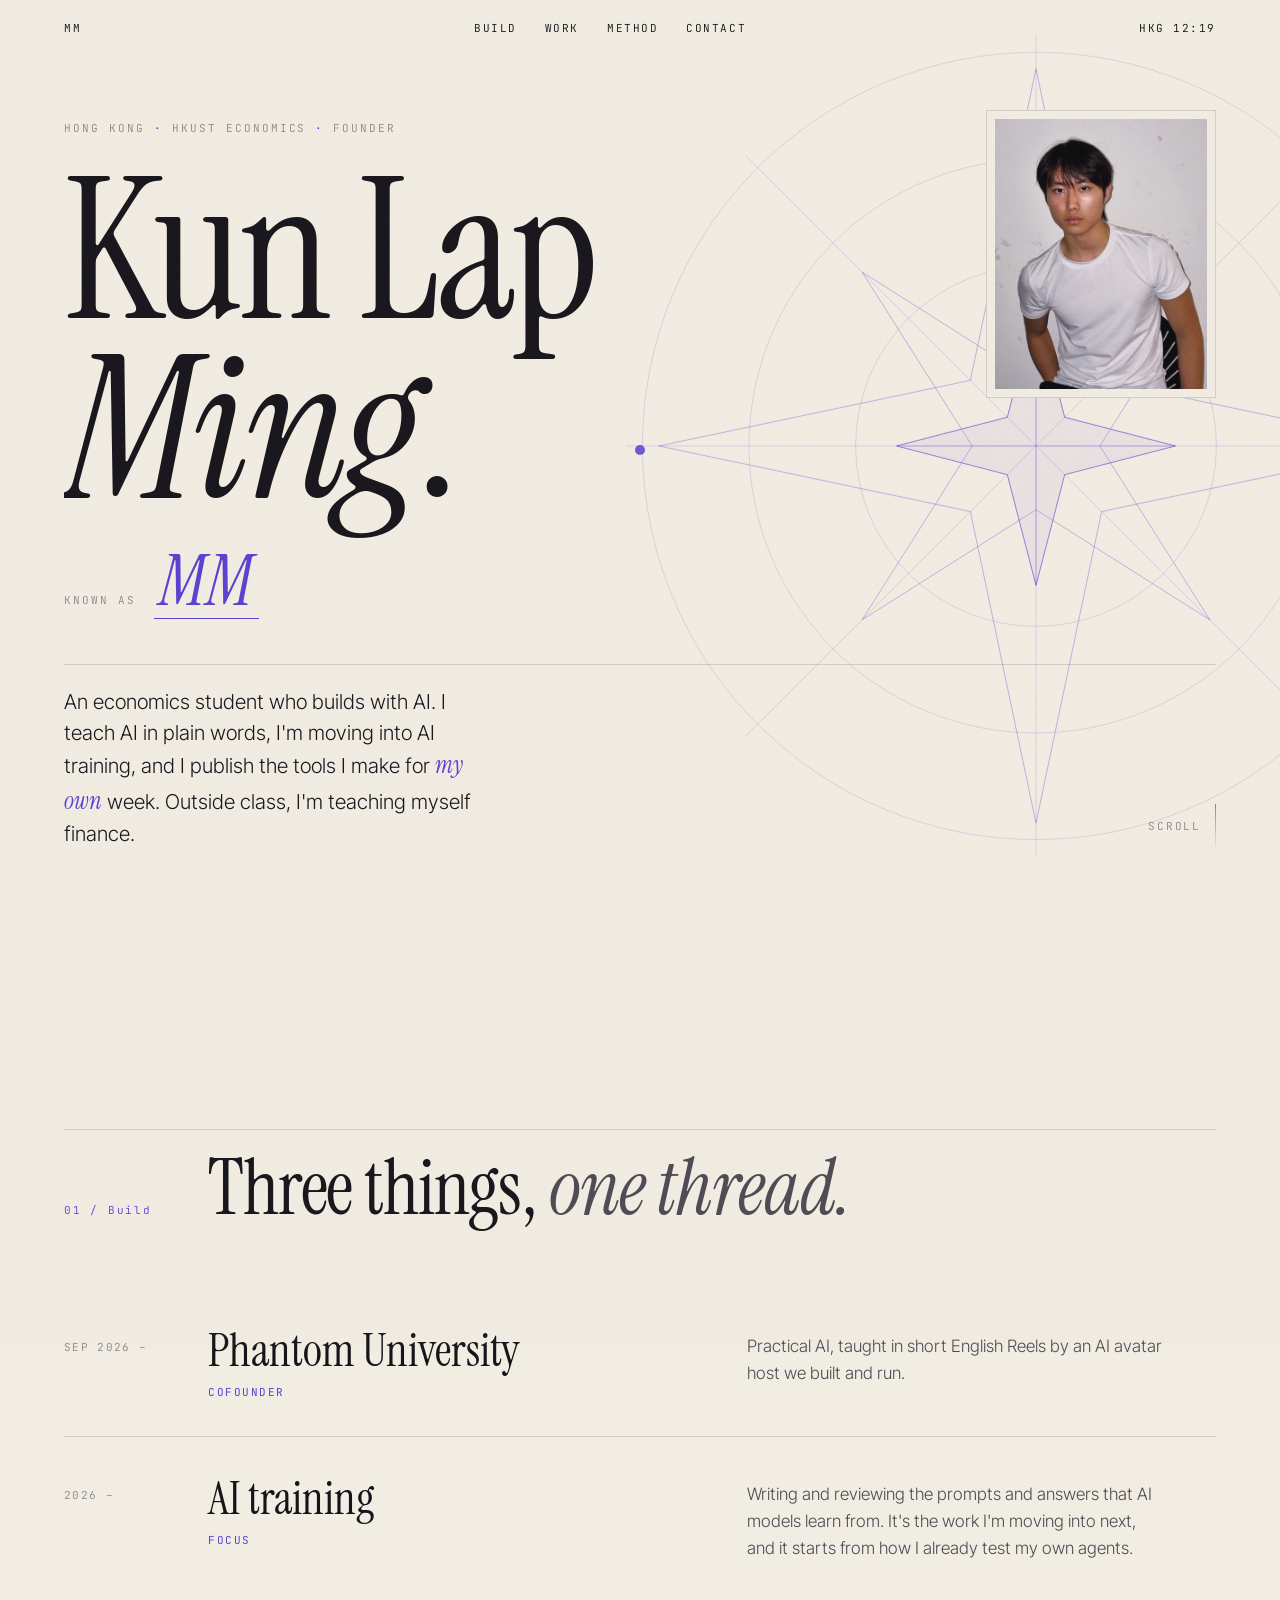
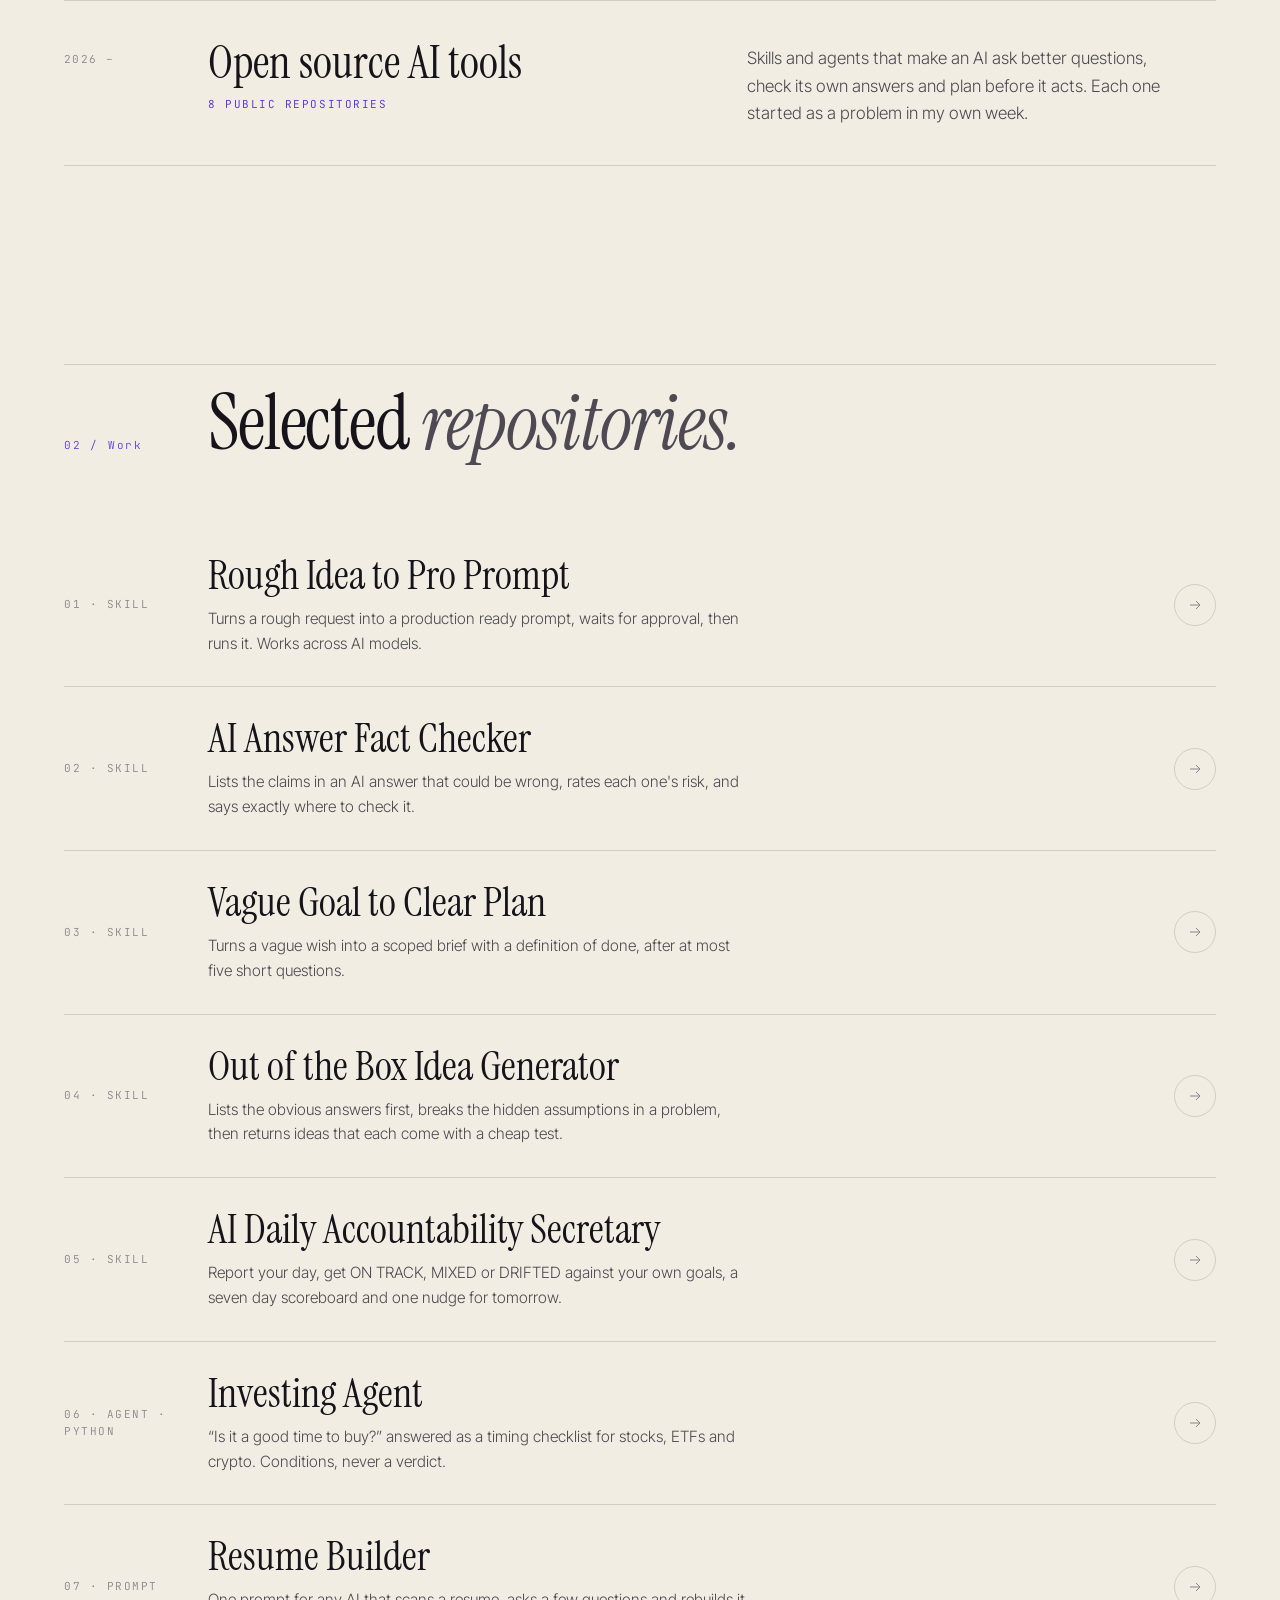
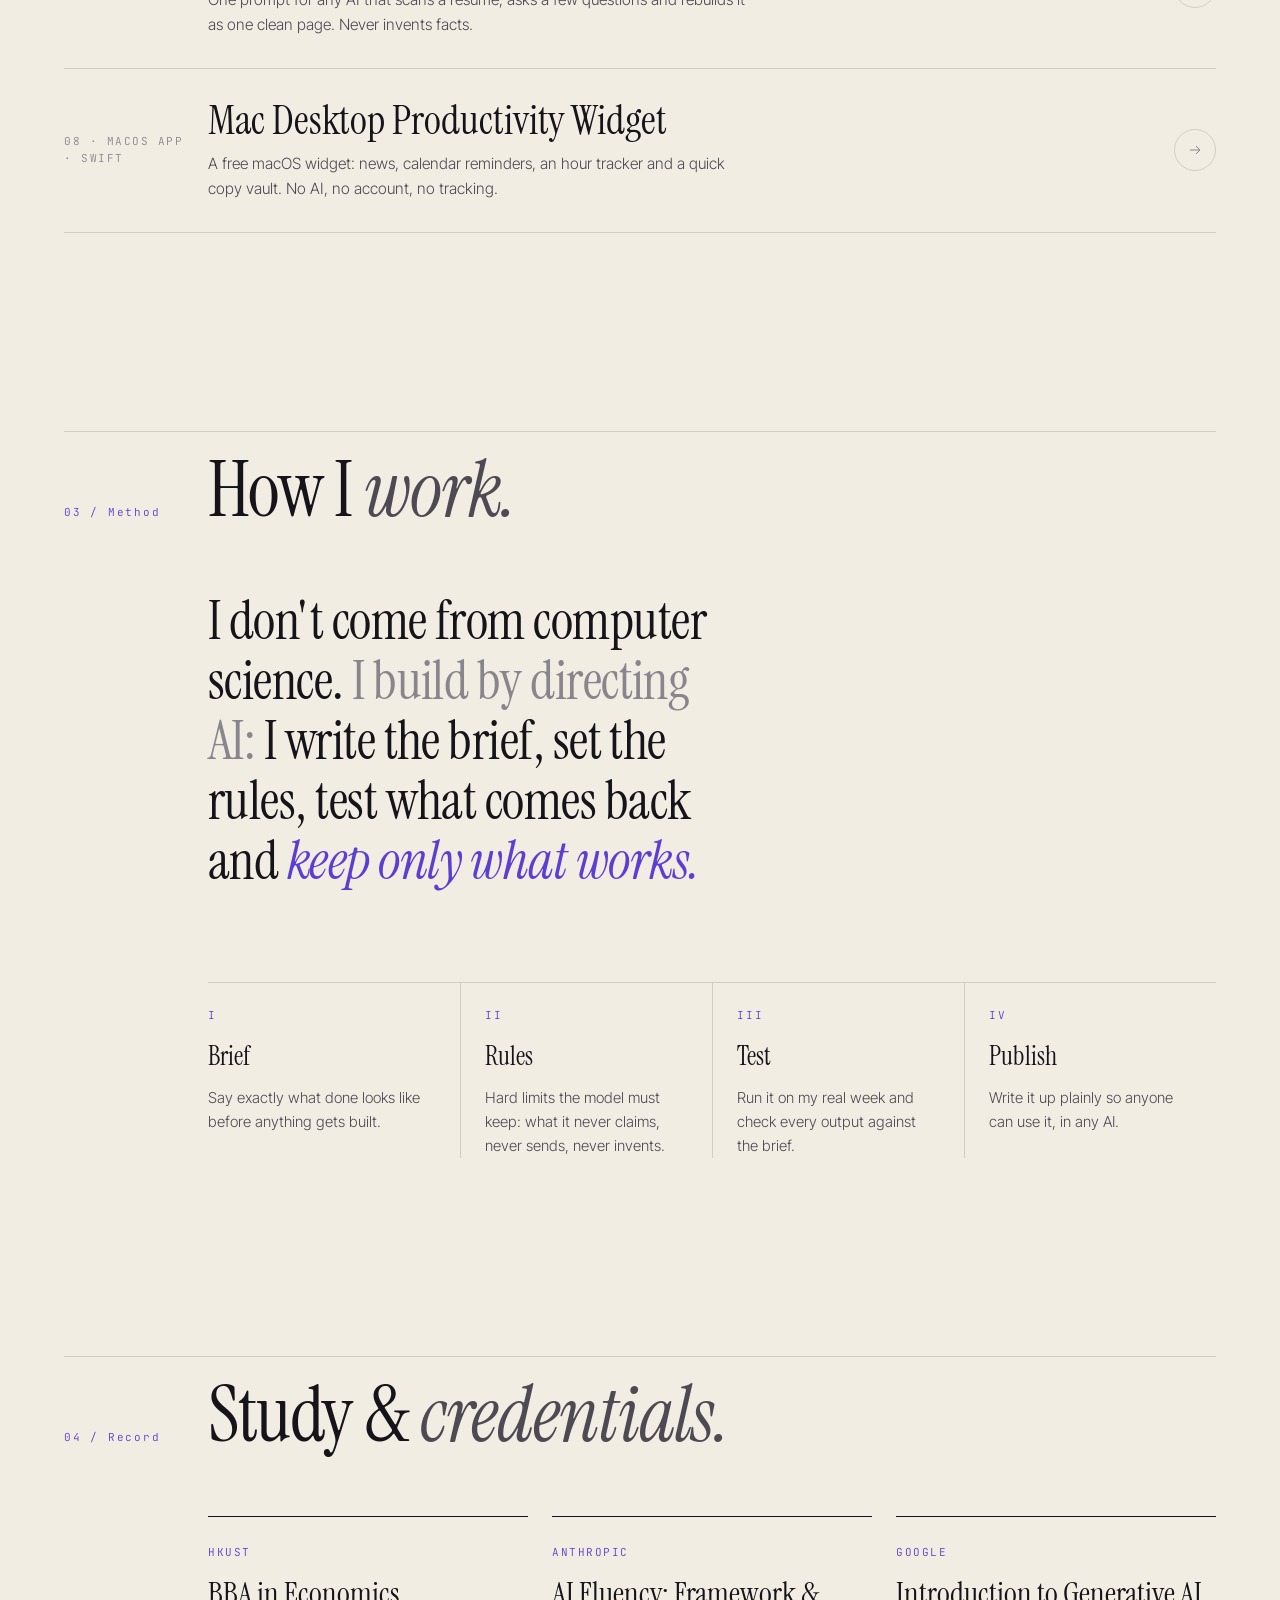
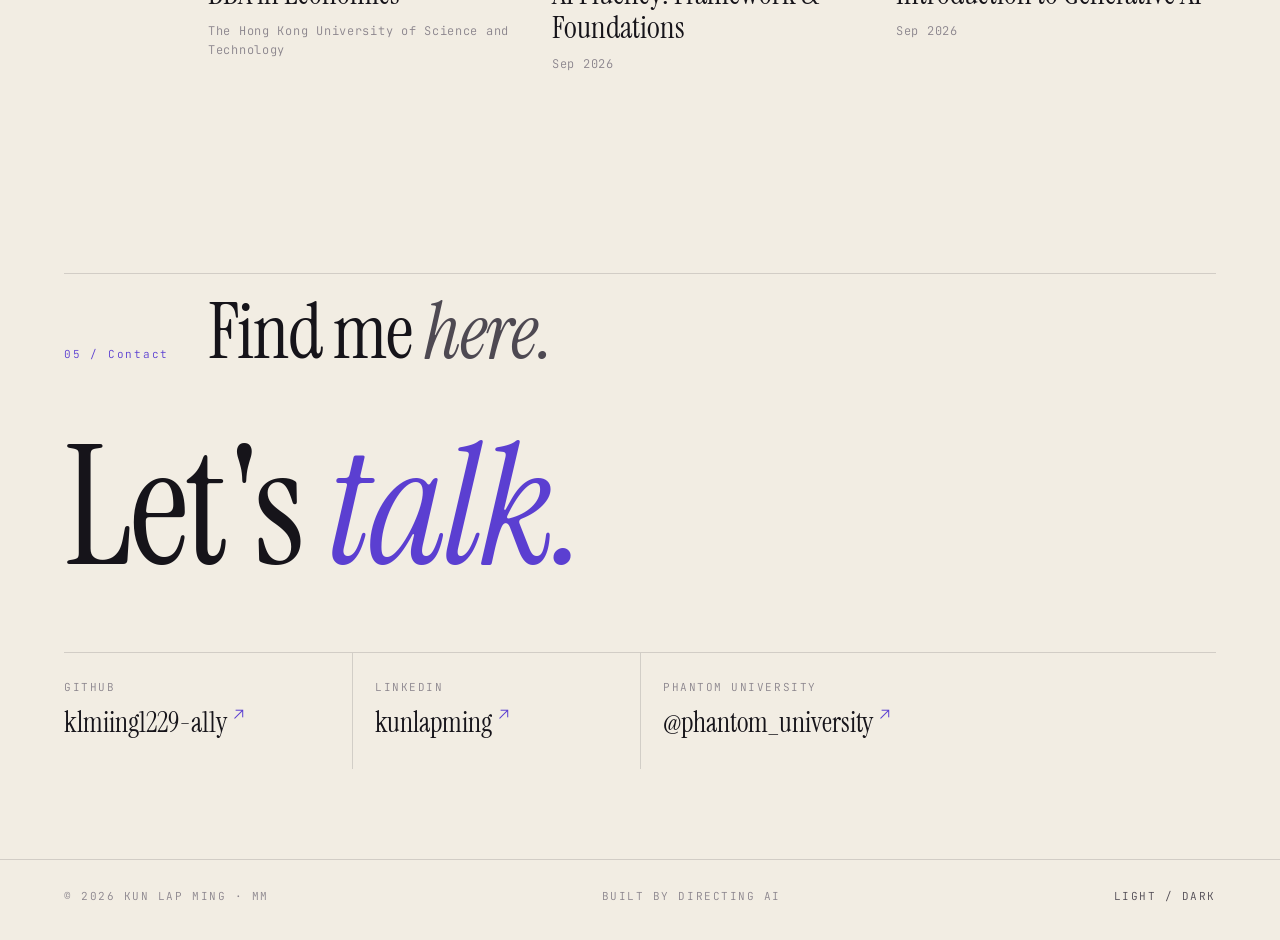
==== commit 70155340: "Remove Phantom Studio, add AI training" ====
--- a/index.html
+++ b/index.html
@@ -4,10 +4,10 @@
 <meta charset="utf-8">
 <meta name="viewport" content="width=device-width, initial-scale=1">
 <title>Kun Lap Ming (MM)</title>
-<meta name="description" content="Kun Lap Ming, known as MM. Economics at HKUST. Cofounder of Phantom Studio and Phantom University. Builds open source AI skills and tools.">
+<meta name="description" content="Kun Lap Ming, known as MM. Economics at HKUST. Cofounder of Phantom University. Moving into AI training, and builds open source AI skills and tools.">
 <meta property="og:type" content="website">
 <meta property="og:title" content="Kun Lap Ming (MM)">
-<meta property="og:description" content="Economics at HKUST. Cofounder of Phantom Studio and Phantom University. Open source AI skills and tools.">
+<meta property="og:description" content="Economics at HKUST. Cofounder of Phantom University. AI training and open source AI tools.">
 <!-- TODO: og:image (1200x630) once the site has a public URL -->
 <meta name="twitter:card" content="summary">
 <meta name="theme-color" content="#0c0b0f">
@@ -294,7 +294,7 @@
     </h1>
     <p class="aka"><span class="aka-k">Known as</span> <span class="aka-v">MM</span></p>
     <div class="hero-foot">
-      <p class="lede">An economics student who builds with AI. I run a content studio, teach AI in plain words, and publish the tools I make for <i>my own</i> week.</p>
+      <p class="lede">An economics student who builds with AI. I teach AI in plain words, I'm moving into AI training, and I publish the tools I make for <i>my own</i> week. Outside class, I'm teaching myself finance.</p>
       <span class="scrollcue">Scroll</span>
     </div>
   </section>
@@ -303,14 +303,14 @@
     <div class="head reveal"><span class="num">01 / Build</span><h2>Three things, <em>one thread.</em></h2></div>
     <ul class="ventures">
       <li class="venture reveal">
-        <span class="when">JUL 2026 –</span>
-        <h3>Phantom Studio<small>Cofounder</small></h3>
-        <p>An AI powered content studio making Instagram content and workflow automation for local Hong Kong businesses. First paid client landed and delivered.</p>
+        <span class="when">SEP 2026 –</span>
+        <h3>Phantom University<small>Cofounder</small></h3>
+        <p>Practical AI, taught in short English Reels by an AI avatar host we built and run.</p>
       </li>
       <li class="venture reveal">
-        <span class="when">SEP 2026 –</span>
-        <h3>Phantom University<small>Cofounder</small></h3>
-        <p>The education arm of the studio. Practical AI, taught in short English Reels by an AI avatar host we built and run.</p>
+        <span class="when">2026 –</span>
+        <h3>AI training<small>Focus</small></h3>
+        <p>Writing and reviewing the prompts and answers that AI models learn from. It's the work I'm moving into next, and it starts from how I already test my own agents.</p>
       </li>
       <li class="venture reveal">
         <span class="when">2026 –</span>
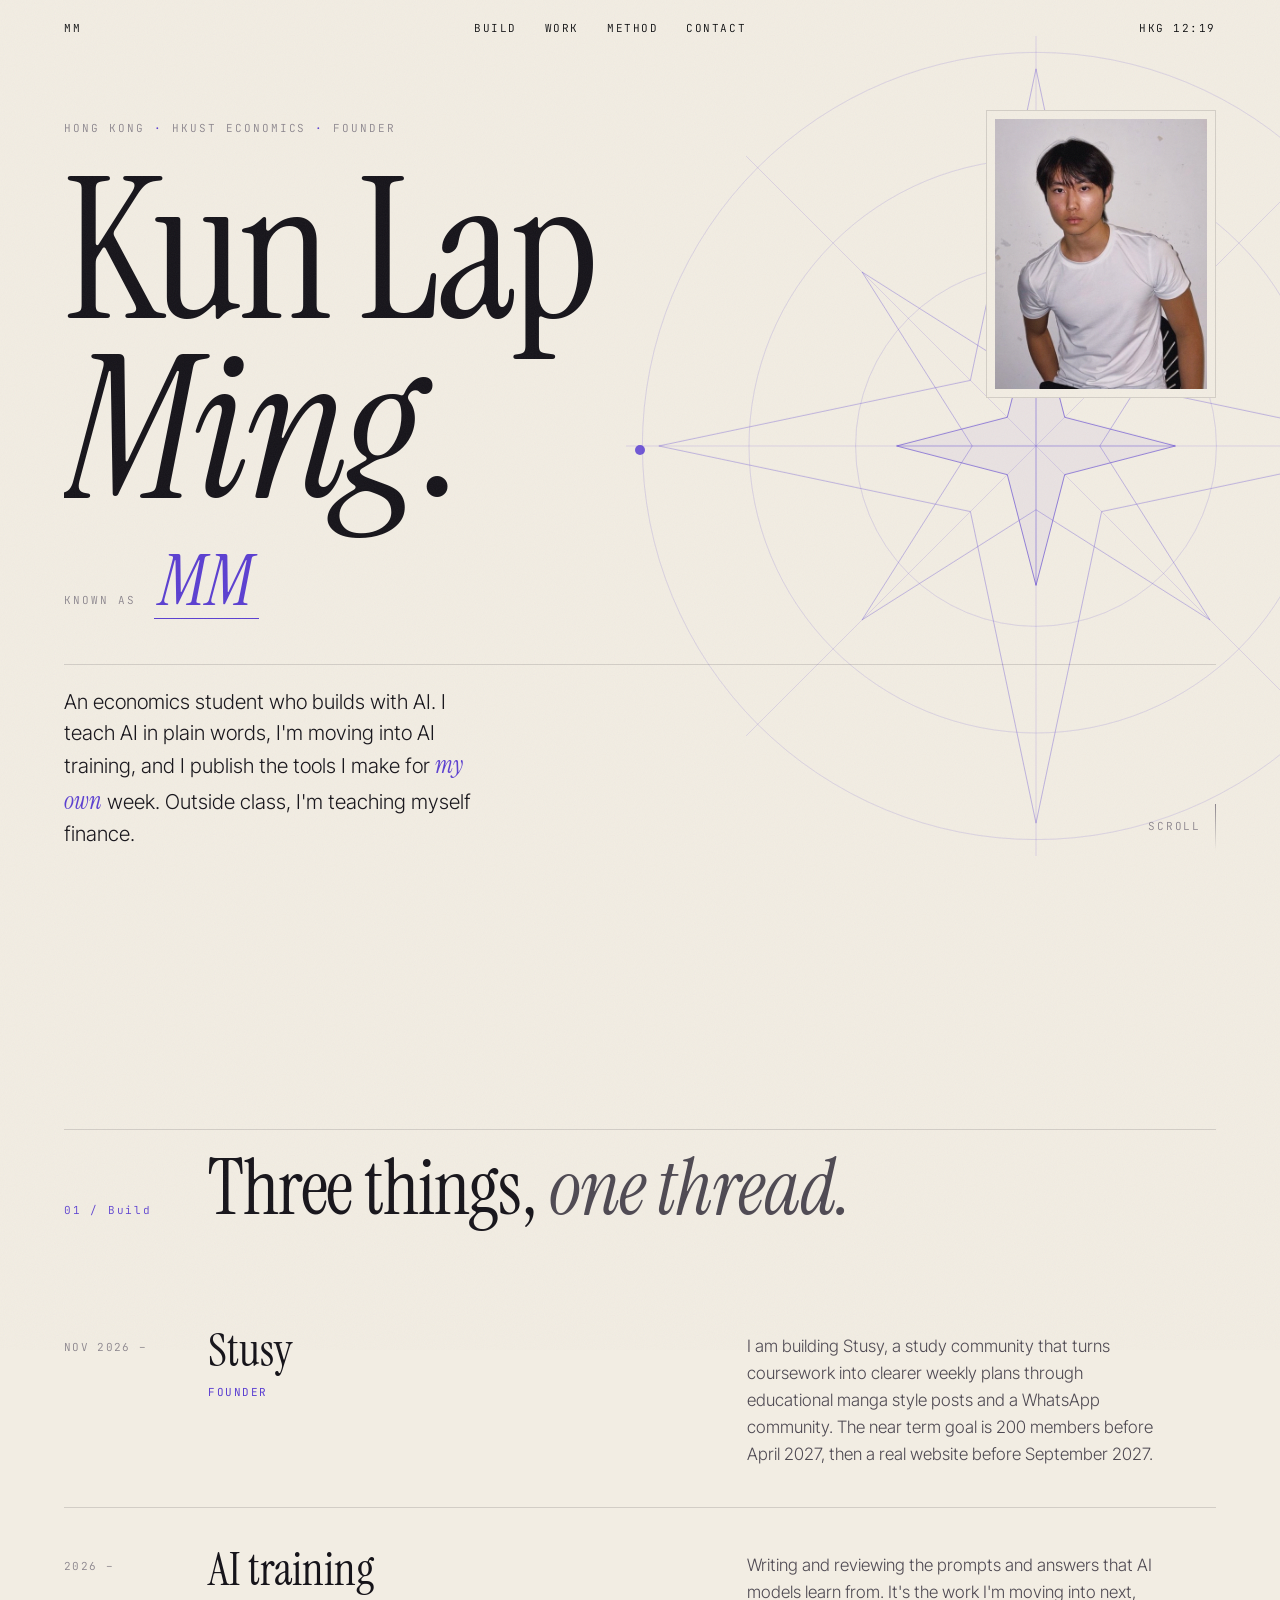
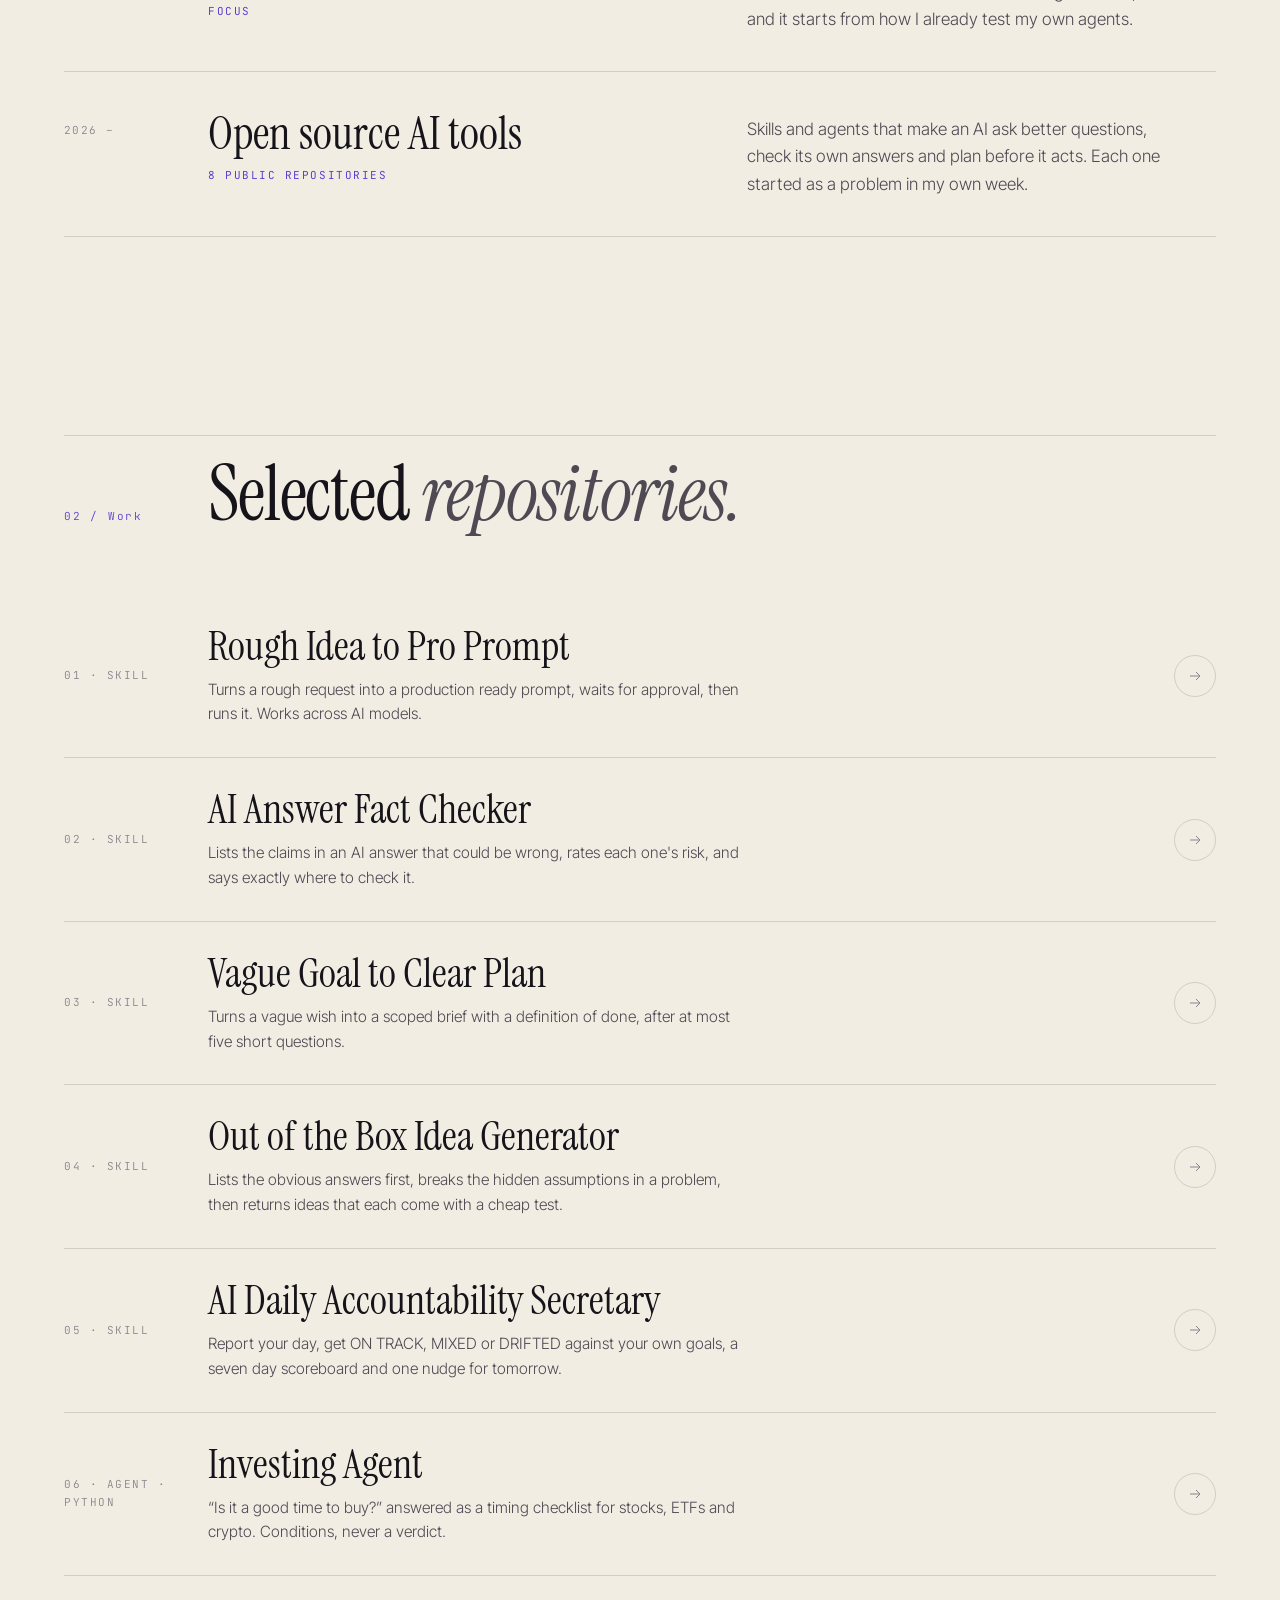
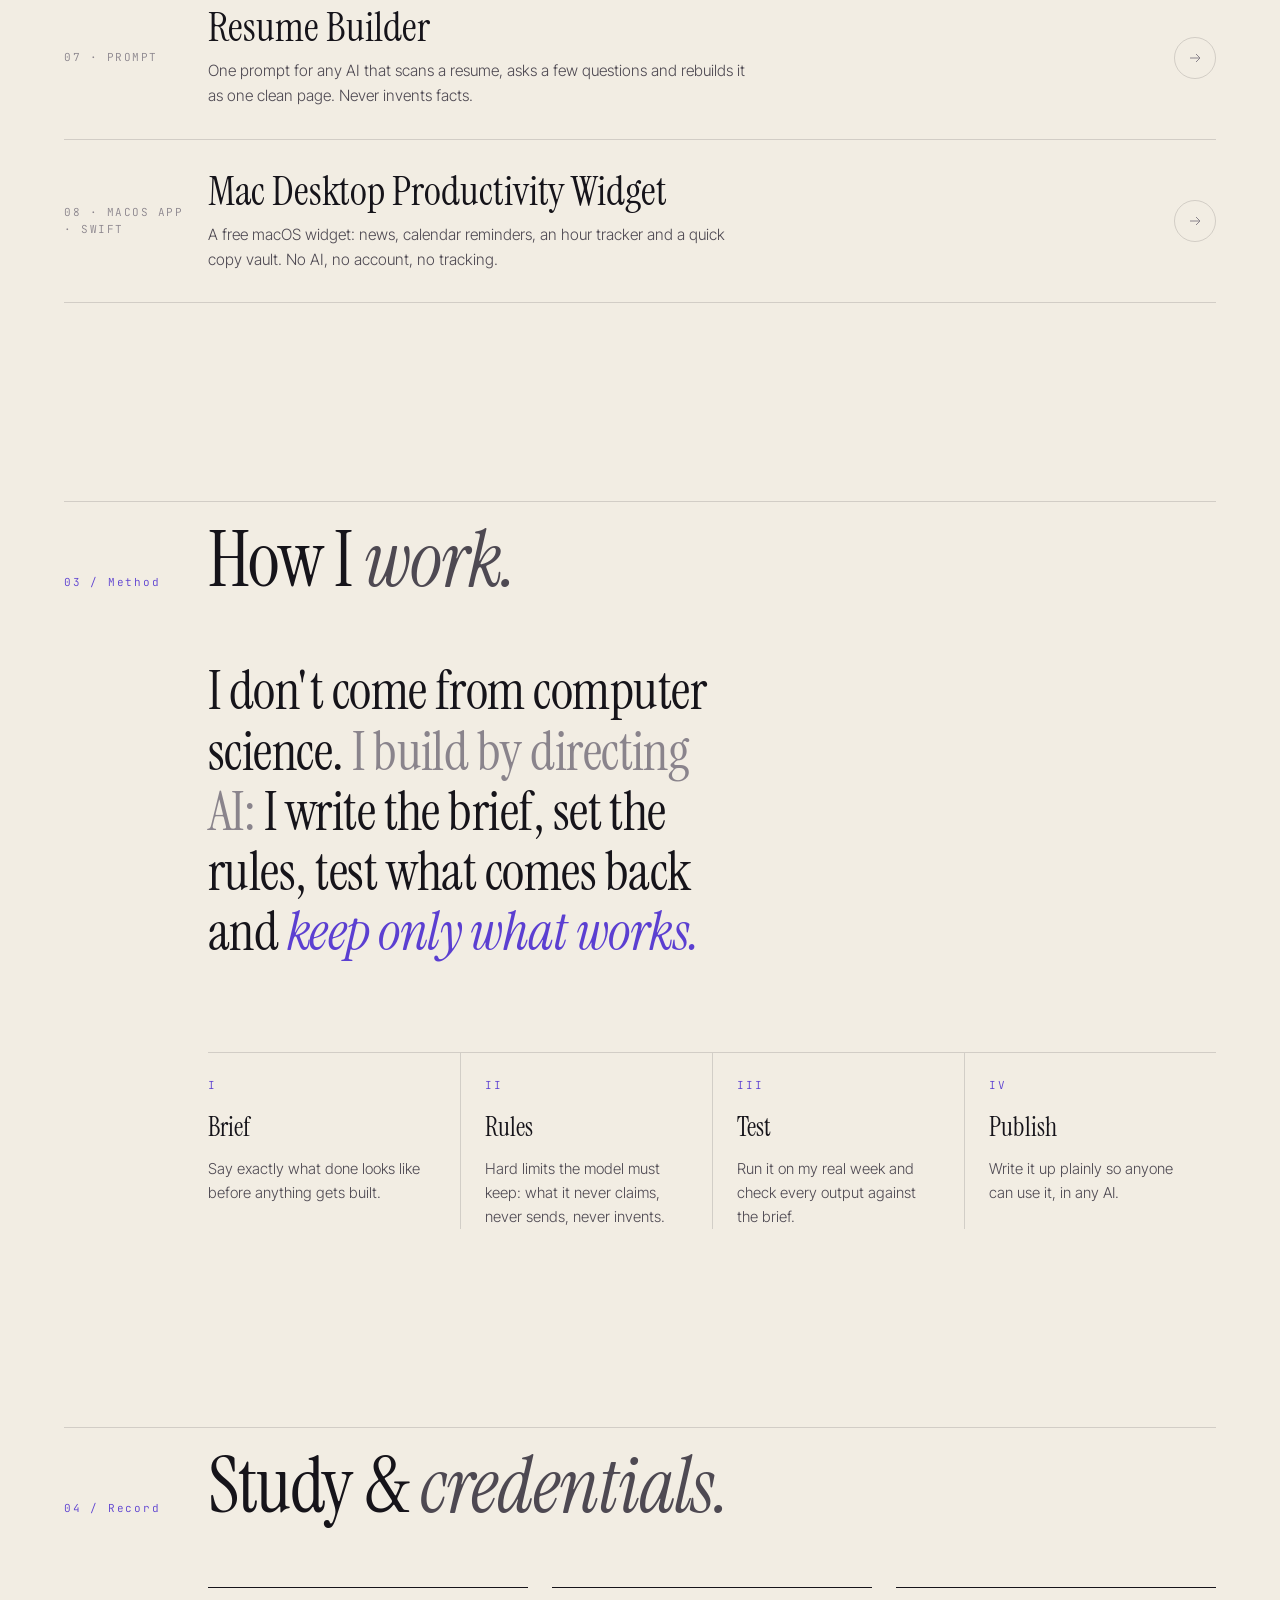
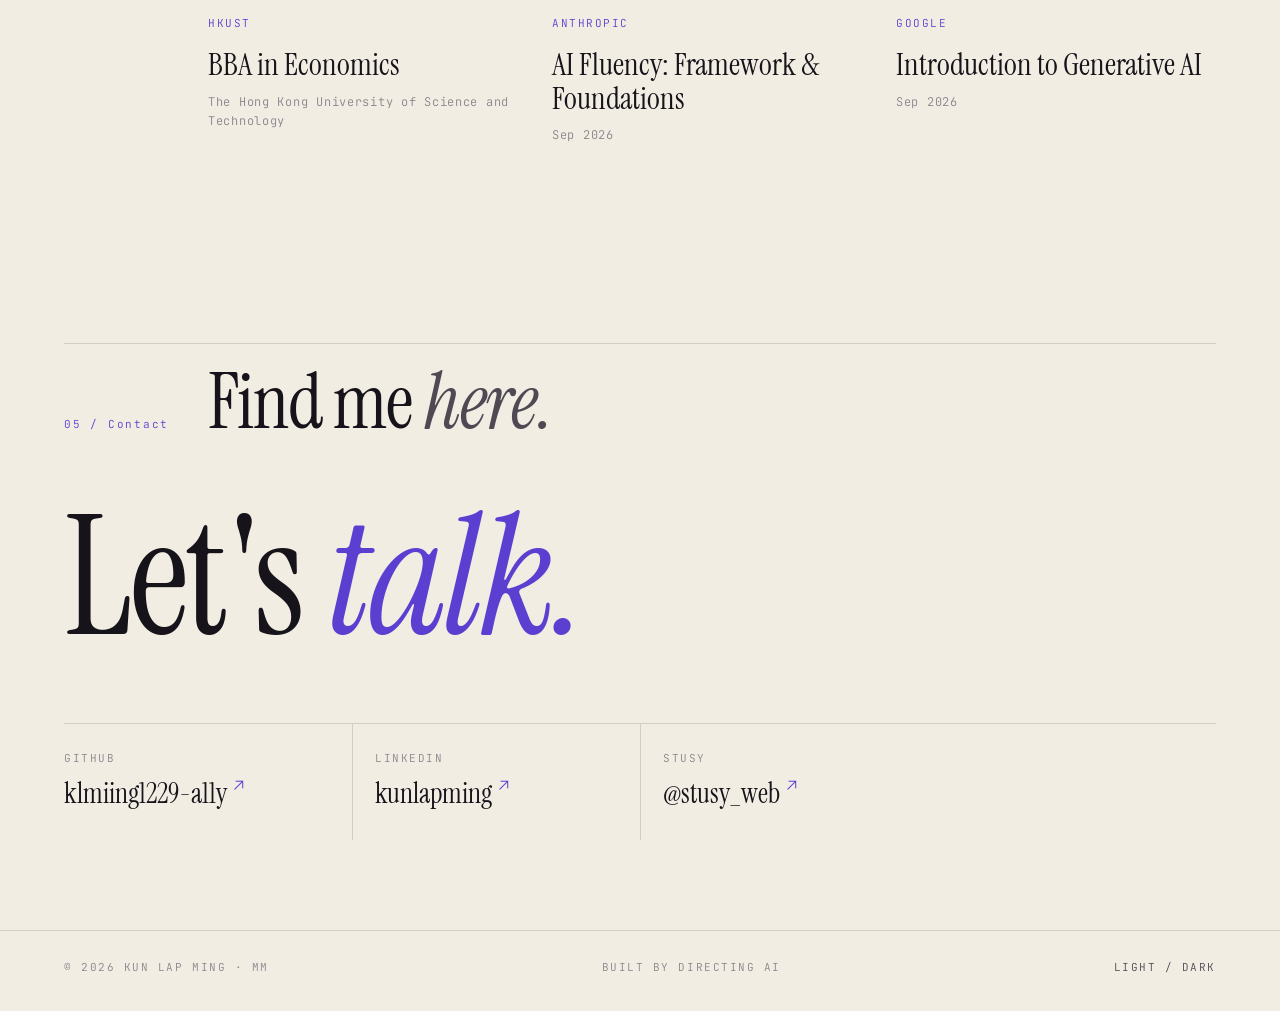
==== commit 1a8c9dfb: "Replace Phantom University with Stusy on portfolio site" ====
--- a/index.html
+++ b/index.html
@@ -4,10 +4,10 @@
 <meta charset="utf-8">
 <meta name="viewport" content="width=device-width, initial-scale=1">
 <title>Kun Lap Ming (MM)</title>
-<meta name="description" content="Kun Lap Ming, known as MM. Economics at HKUST. Cofounder of Phantom University. Moving into AI training, and builds open source AI skills and tools.">
+<meta name="description" content="Kun Lap Ming, known as MM. Economics at HKUST. Founder of Stusy. Moving into AI training, and builds open source AI skills and tools.">
 <meta property="og:type" content="website">
 <meta property="og:title" content="Kun Lap Ming (MM)">
-<meta property="og:description" content="Economics at HKUST. Cofounder of Phantom University. AI training and open source AI tools.">
+<meta property="og:description" content="Economics at HKUST. Founder of Stusy. AI training and open source AI tools.">
 <!-- TODO: og:image (1200x630) once the site has a public URL -->
 <meta name="twitter:card" content="summary">
 <meta name="theme-color" content="#0c0b0f">
@@ -303,9 +303,9 @@
     <div class="head reveal"><span class="num">01 / Build</span><h2>Three things, <em>one thread.</em></h2></div>
     <ul class="ventures">
       <li class="venture reveal">
-        <span class="when">SEP 2026 –</span>
-        <h3>Phantom University<small>Cofounder</small></h3>
-        <p>Practical AI, taught in short English Reels by an AI avatar host we built and run.</p>
+        <span class="when">NOV 2026 –</span>
+        <h3>Stusy<small>Founder</small></h3>
+        <p>I am building Stusy, a study community that turns coursework into clearer weekly plans through educational manga style posts and a WhatsApp community. The near term goal is 200 members before April 2027, then a real website before September 2027.</p>
       </li>
       <li class="venture reveal">
         <span class="when">2026 –</span>
@@ -393,7 +393,7 @@
     <ul class="links">
       <li class="reveal"><a href="https://github.com/klmiing1229-a11y" target="_blank" rel="noopener"><span class="k">GitHub</span><span class="v">klmiing1229-a11y</span></a></li>
       <li class="reveal d1"><a href="https://www.linkedin.com/in/kunlapming" target="_blank" rel="noopener"><span class="k">LinkedIn</span><span class="v">kunlapming</span></a></li>
-      <li class="reveal d2"><a href="https://www.instagram.com/phantom_university/" target="_blank" rel="noopener"><span class="k">Phantom University</span><span class="v">@phantom_university</span></a></li>
+      <li class="reveal d2"><a href="https://www.instagram.com/stusy_web/" target="_blank" rel="noopener"><span class="k">Stusy</span><span class="v">@stusy_web</span></a></li>
     </ul>
   </section>
 
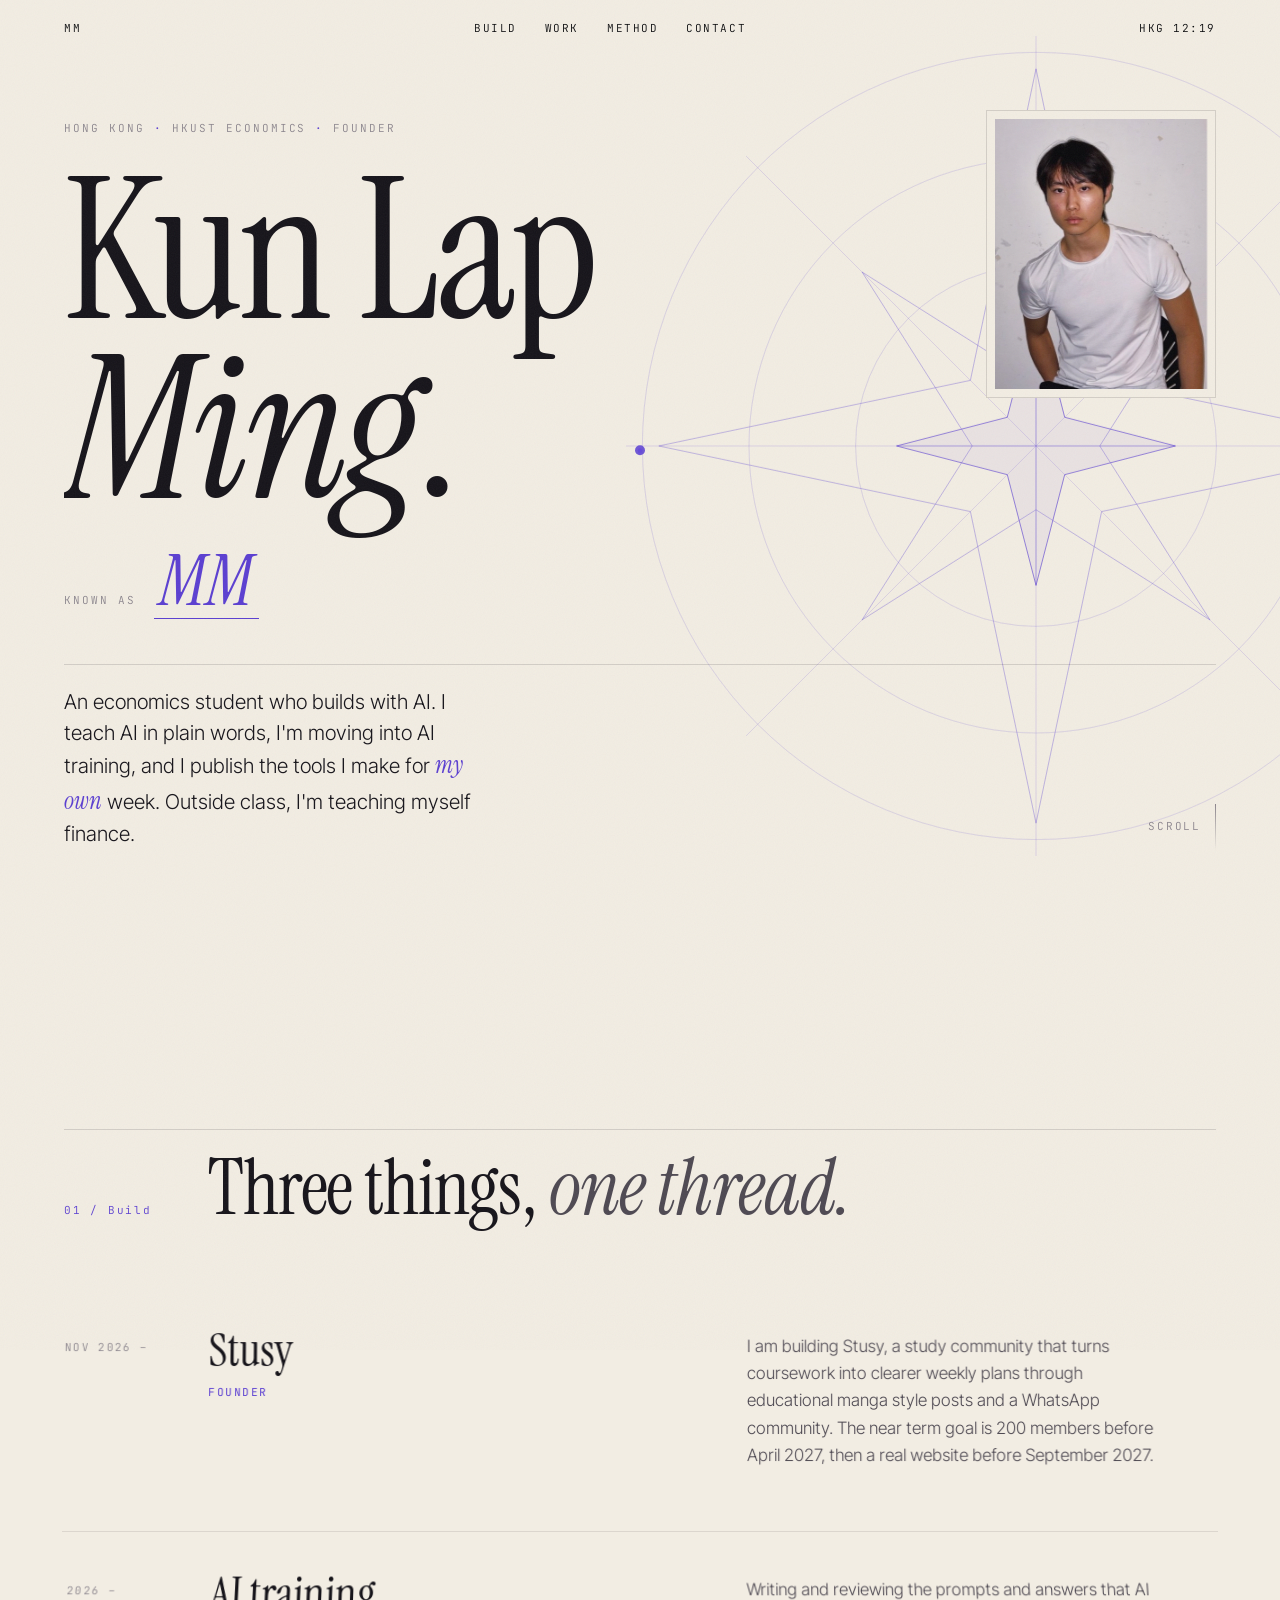
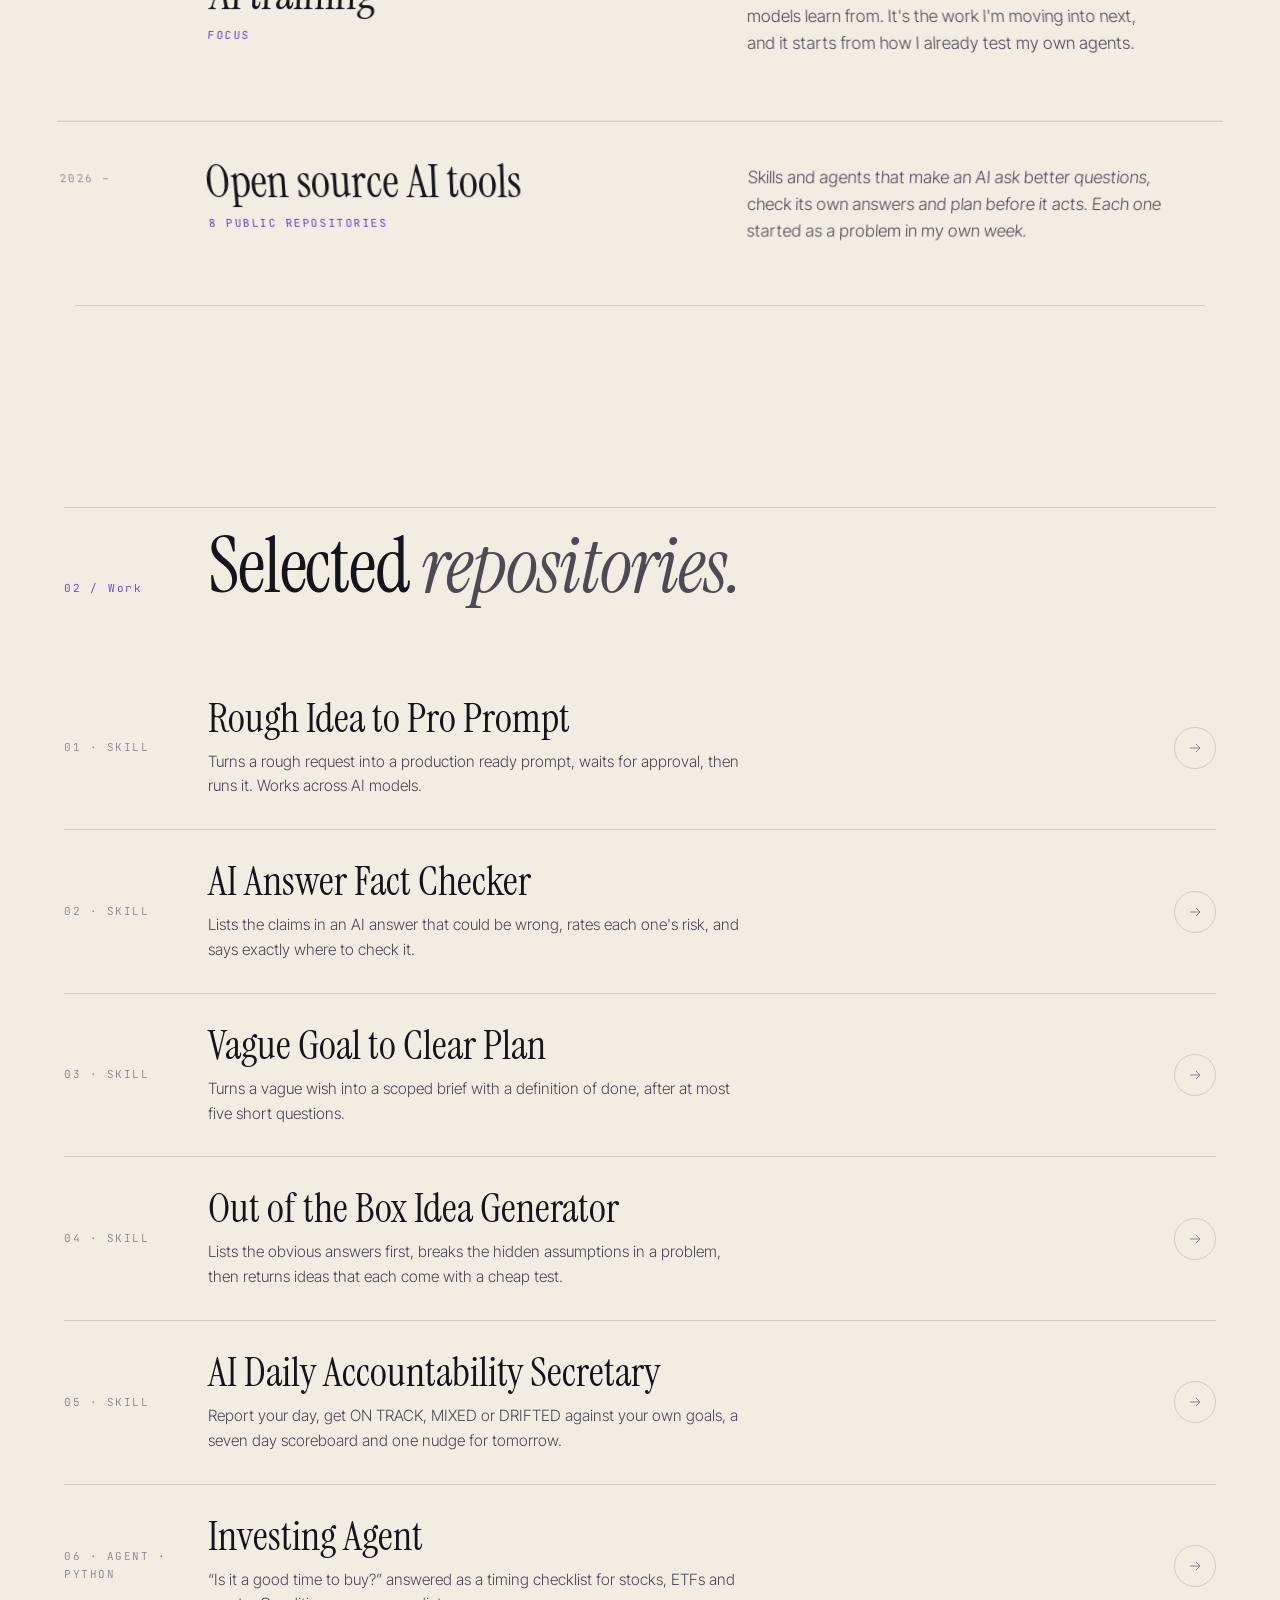
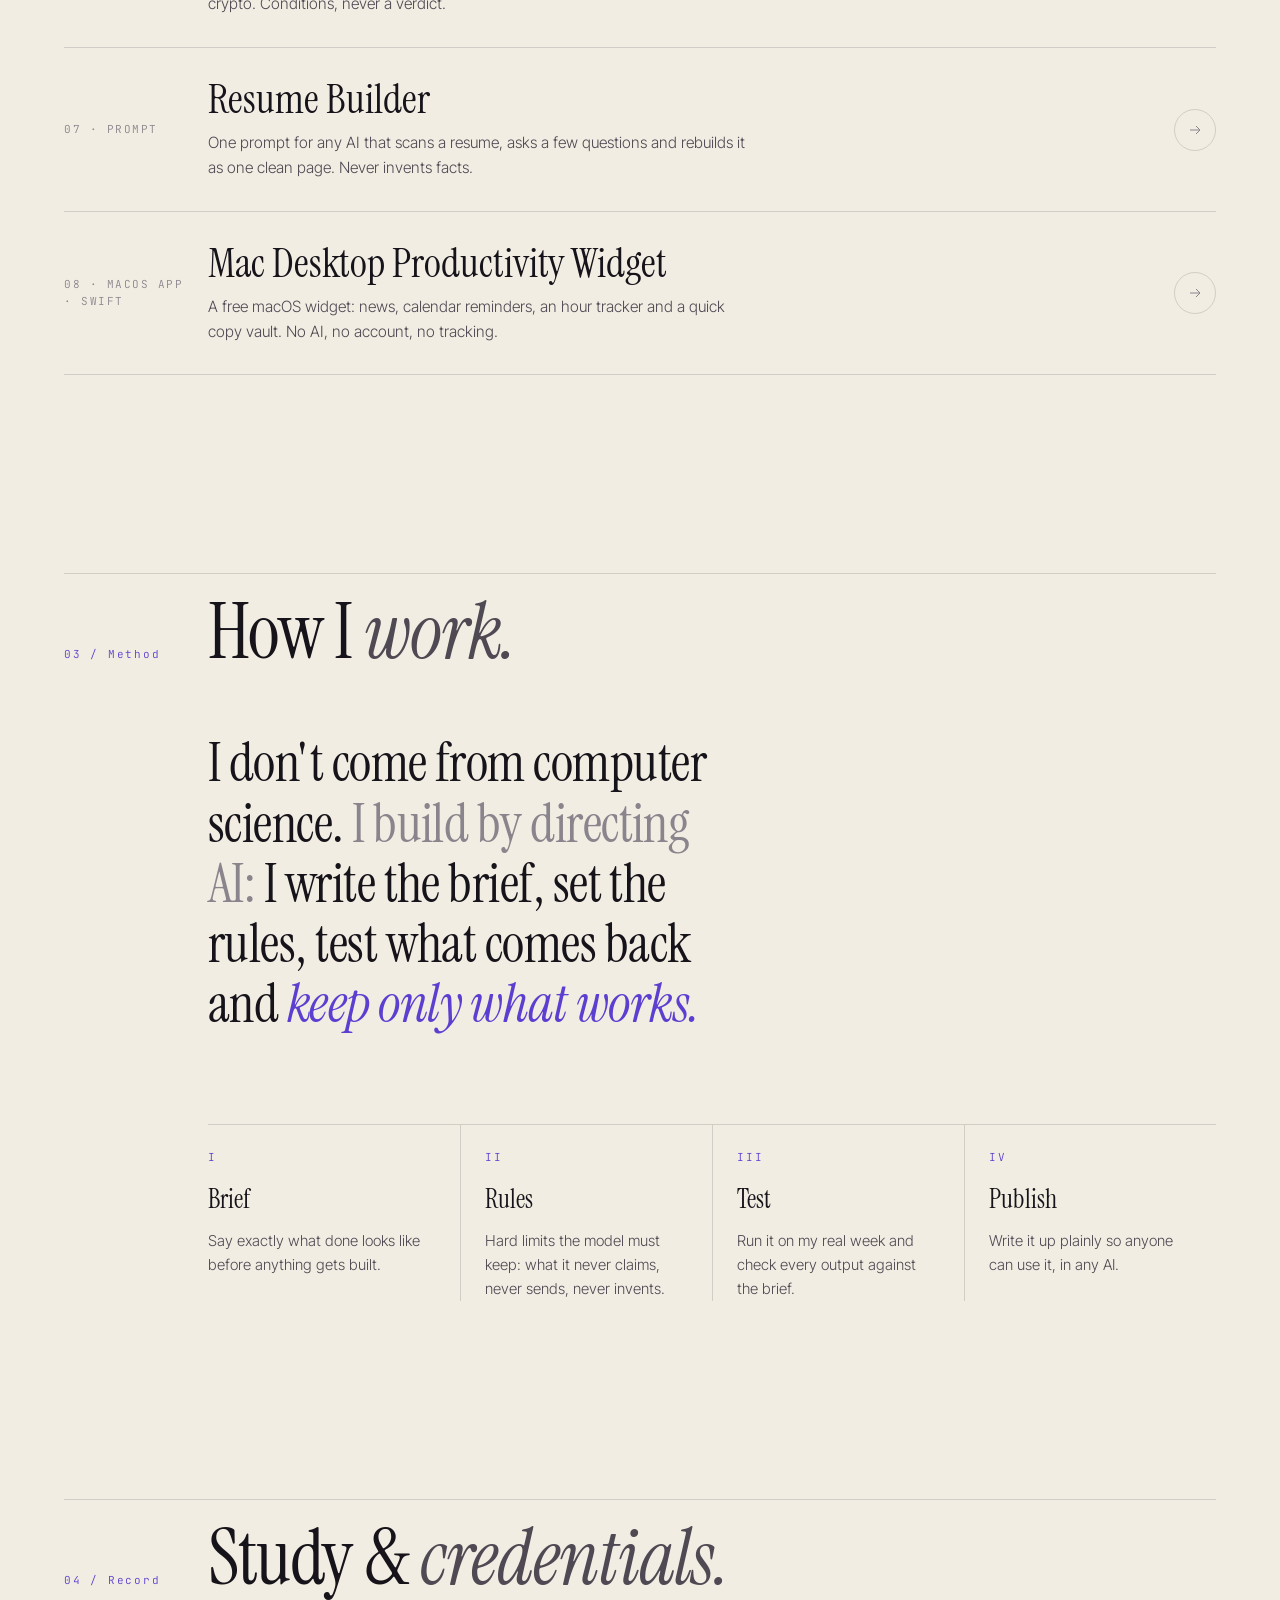
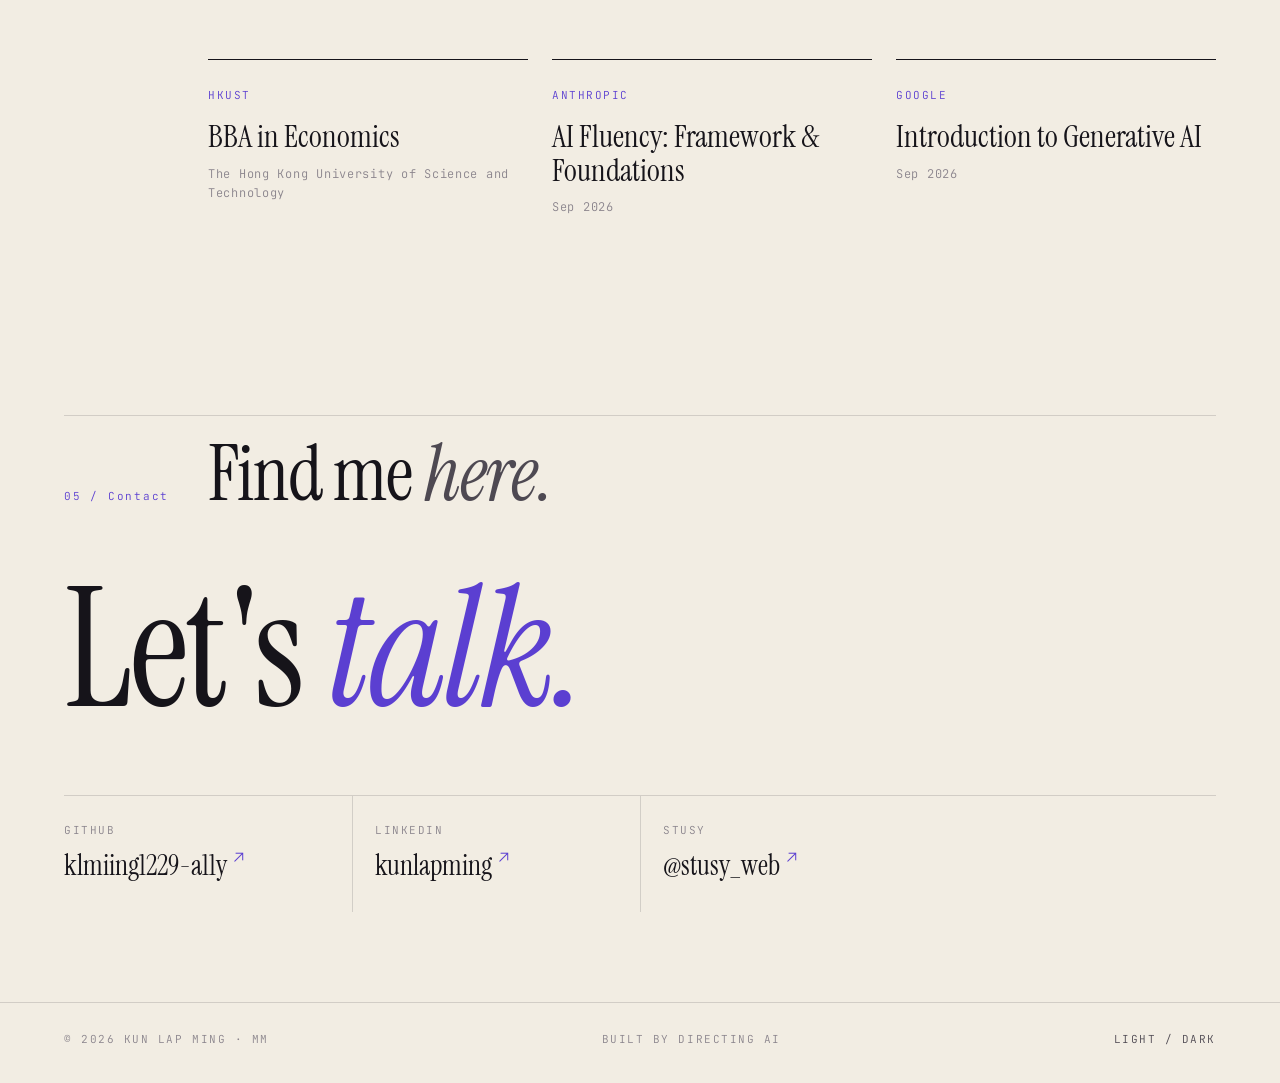
==== commit 73c2dcdd: "Make the Stusy portfolio interactive (pointer, chapters, tilt)." ====
--- a/index.html
+++ b/index.html
@@ -31,6 +31,10 @@
   --mono:"JetBrains Mono", ui-monospace, Menlo, monospace;
   --gutter:clamp(16px, 5vw, 72px);
   --ease:cubic-bezier(.2,.7,.1,1);
+  --star-faint:.18;
+  --star-mid:.38;
+  --star-core:.7;
+  --grain:.05;
 }
 @media (prefers-color-scheme: light){
   :root:not([data-theme="dark"]){
@@ -56,7 +60,7 @@
 
 /* film grain */
 body::after{
-  content:"";position:fixed;inset:-50%;pointer-events:none;z-index:50;opacity:.05;
+  content:"";position:fixed;inset:-50%;pointer-events:none;z-index:50;opacity:var(--grain);
   background-image:url("data:image/svg+xml,%3Csvg xmlns='http://www.w3.org/2000/svg' width='160' height='160'%3E%3Cfilter id='n'%3E%3CfeTurbulence type='fractalNoise' baseFrequency='.9' numOctaves='2' stitchTiles='stitch'/%3E%3C/filter%3E%3Crect width='100%25' height='100%25' filter='url(%23n)'/%3E%3C/svg%3E");
 }
 
@@ -82,9 +86,13 @@
 }
 .star{width:100%;height:100%;will-change:transform}
 .star path, .star circle, .star line{fill:none;stroke:var(--accent);vector-effect:non-scaling-stroke}
-.star .faint{stroke-opacity:.18}
-.star .mid{stroke-opacity:.38}
-.star .core{fill:var(--accent);fill-opacity:.06;stroke-opacity:.7}
+.star .faint{stroke-opacity:var(--star-faint)}
+.star .mid{stroke-opacity:var(--star-mid)}
+.star .core{fill:var(--accent);fill-opacity:.06;stroke-opacity:var(--star-core)}
+html[data-chapter="build"]{--star-faint:.22;--star-mid:.48;--star-core:.85;--grain:.07}
+html[data-chapter="work"]{--star-faint:.14;--star-mid:.32;--star-core:.55;--grain:.04}
+html[data-chapter="method"]{--star-faint:.28;--star-mid:.55;--star-core:.9;--grain:.08}
+html[data-chapter="contact"]{--star-faint:.2;--star-mid:.42;--star-core:.95;--grain:.06}
 @media (max-width:720px){.star-wrap{width:120vw;right:-55vw;opacity:.55}}
 
 main{position:relative;z-index:1}
@@ -96,6 +104,7 @@
   position:absolute;top:110px;right:var(--gutter);width:clamp(170px,18vw,300px);aspect-ratio:4/5;margin:0;
   border:1px solid var(--rule);padding:8px;background:var(--bg);
   opacity:0;transform:translateY(14px);transition:opacity 1.4s var(--ease) .3s,transform 1.4s var(--ease) .3s;
+  transform-style:preserve-3d;will-change:transform;
 }
 .portrait img{display:block;width:100%;height:100%;object-fit:cover}
 .loaded .portrait{opacity:1;transform:none}
@@ -136,7 +145,11 @@
 
 /* what I build: editorial rows */
 .ventures{list-style:none;margin:0;padding:0}
-.venture{display:grid;grid-template-columns:120px minmax(0,1.1fr) minmax(0,1fr);gap:24px;padding:38px 0;border-bottom:1px solid var(--rule)}
+.venture{display:grid;grid-template-columns:120px minmax(0,1.1fr) minmax(0,1fr);gap:24px;padding:38px 0;border-bottom:1px solid var(--rule);cursor:pointer;transform-style:preserve-3d;transition:background .5s var(--ease),box-shadow .5s var(--ease)}
+.venture:focus-visible{outline:1px solid var(--accent);outline-offset:6px}
+.venture.open,.venture:hover{background:var(--accent-soft)}
+.venture .more{max-height:0;overflow:hidden;opacity:0;margin:0;color:var(--ink);transition:max-height .6s var(--ease),opacity .5s var(--ease),margin .5s}
+.venture.open .more{max-height:8em;opacity:1;margin:12px 0 0}
 .venture .when{font-family:var(--mono);font-size:11px;letter-spacing:.12em;color:var(--ink-3);padding-top:12px}
 .venture h3{font-family:var(--serif);font-weight:400;font-size:clamp(30px,3.6vw,52px);line-height:1;margin:0}
 .venture h3 small{display:block;font-family:var(--mono);font-size:11px;letter-spacing:.14em;text-transform:uppercase;color:var(--accent);margin-top:14px}
@@ -177,8 +190,11 @@
 .manifesto em{color:var(--accent)}
 .manifesto .dim{color:var(--ink-3)}
 .method{display:grid;grid-template-columns:repeat(4,minmax(0,1fr));gap:0;margin:90px 0 0 calc(120px + 24px);border-top:1px solid var(--rule)}
-.method div{padding:24px 24px 0 0}
+.method div{padding:24px 24px 0 0;cursor:pointer;transition:opacity .45s var(--ease),transform .45s var(--ease)}
 .method div + div{padding-left:24px;border-left:1px solid var(--rule)}
+.method.is-spot div{opacity:.32}
+.method.is-spot div.on{opacity:1;transform:translateY(-4px)}
+.method div:focus-visible{outline:1px solid var(--accent);outline-offset:4px}
 .method .num{display:block;margin-bottom:12px}
 .method h4{font-family:var(--serif);font-weight:400;font-size:26px;margin:0 0 8px}
 .method p{margin:0;color:var(--ink-2);font-size:15px}
@@ -209,7 +225,10 @@
 .big em{color:var(--accent)}
 .links{list-style:none;margin:0;padding:0;display:grid;grid-template-columns:repeat(4,minmax(0,1fr));border-top:1px solid var(--rule)}
 .links li + li{border-left:1px solid var(--rule)}
-.links a{display:flex;flex-direction:column;gap:10px;padding:26px 22px 30px;transition:background .5s var(--ease)}
+.links a{display:flex;flex-direction:column;gap:10px;padding:26px 22px 30px;transition:background .5s var(--ease),transform .45s var(--ease)}
+.links .k{position:relative}
+.links .k::after{content:"";position:absolute;left:0;bottom:-4px;height:1px;width:0;background:var(--accent);transition:width .5s var(--ease)}
+@media (hover:hover){.links a:hover .k::after{width:100%}}
 .links li:first-child a{padding-left:0}
 .links .k{font-family:var(--mono);font-size:11px;letter-spacing:.14em;text-transform:uppercase;color:var(--ink-3)}
 .links .v{font-family:var(--serif);font-size:clamp(22px,2.2vw,30px);line-height:1.1;word-break:break-word}
@@ -242,19 +261,48 @@
 .halo{position:fixed;top:0;left:0;width:10px;height:10px;margin:-5px 0 0 -5px;border-radius:50%;background:var(--accent);
   pointer-events:none;z-index:70;opacity:.85;transition:width .4s var(--ease),height .4s var(--ease),margin .4s var(--ease);display:none}
 .halo.big{width:56px;height:56px;margin:-28px 0 0 -28px;opacity:.25}
-@media (hover:hover) and (pointer:fine){.halo{display:block}}
+@media (hover:hover) and (pointer:fine){.halo{display:block}body.fine-pointer{cursor:none}body.fine-pointer a,body.fine-pointer button{cursor:none}}
+.trail{position:fixed;inset:0;pointer-events:none;z-index:69;display:none}
+@media (hover:hover) and (pointer:fine){.trail{display:block}}
+.stamps{position:fixed;inset:0;pointer-events:none;z-index:68}
+.stamp{position:absolute;width:28px;height:28px;margin:-14px 0 0 -14px;border:1px solid var(--accent);transform:rotate(45deg) scale(1);opacity:.7;animation:stamp-out .7s var(--ease) forwards}
+@keyframes stamp-out{to{opacity:0;transform:rotate(45deg) scale(2.4)}}
+.constellation{position:fixed;inset:0;width:100%;height:100%;pointer-events:none;z-index:2;display:none;color:var(--accent)}
+@media (hover:hover) and (pointer:fine){.constellation{display:block}}
+.chapter-chip{
+  position:fixed;top:56px;left:var(--gutter);z-index:41;font-family:var(--mono);font-size:10px;letter-spacing:.18em;text-transform:uppercase;
+  color:var(--accent);opacity:0;transform:translateY(-6px);transition:opacity .45s var(--ease),transform .45s var(--ease);pointer-events:none;
+}
+.chapter-chip.on{opacity:1;transform:none}
+.idle-cue{
+  position:fixed;bottom:7vh;right:var(--gutter);z-index:42;font-family:var(--mono);font-size:11px;letter-spacing:.16em;text-transform:uppercase;
+  color:var(--ink-3);opacity:0;transition:opacity .8s var(--ease);pointer-events:none;mix-blend-mode:difference;
+}
+.idle-cue.on{opacity:1}
+.theme-wipe{position:fixed;inset:0;z-index:80;pointer-events:none;background:var(--accent);clip-path:circle(0 at var(--wx,90%) var(--wy,90%));opacity:0}
+.theme-wipe.go{animation:wipe .7s var(--ease) forwards}
+@keyframes wipe{0%{opacity:.55;clip-path:circle(0 at var(--wx,90%) var(--wy,90%))}70%{opacity:.35}100%{opacity:0;clip-path:circle(150% at var(--wx,90%) var(--wy,90%))}}
+.work a.rippling::after{content:"";position:absolute;width:14px;height:14px;border-radius:50%;background:var(--accent);opacity:.4;left:var(--rx,50%);top:var(--ry,50%);transform:translate(-50%,-50%) scale(1);animation:ripple .55s var(--ease) forwards;pointer-events:none}
+@keyframes ripple{to{transform:translate(-50%,-50%) scale(18);opacity:0}}
+.tap-ripple{position:absolute;width:18px;height:18px;margin:-9px 0 0 -9px;border-radius:50%;background:var(--accent);opacity:.35;pointer-events:none;animation:ripple .5s var(--ease) forwards}
 
 @media (prefers-reduced-motion: reduce){
-  *,*::before,*::after{animation:none !important;transition:none !important;scroll-behavior:auto !important}
+  *,*::before,*::after{animation:none !important;transition:opacity .2s ease !important;scroll-behavior:auto !important}
   .reveal{opacity:1;transform:none}
   .name .line > span{transform:none}
-  .halo{display:none !important}
+  .halo,.trail,.stamps,.constellation,.idle-cue,.theme-wipe,.stamp,.tap-ripple{display:none !important}
 }
 </style>
 </head>
 <body>
 <div class="progress" aria-hidden="true"></div>
 <div class="halo" aria-hidden="true"></div>
+<canvas class="trail" id="trail" aria-hidden="true"></canvas>
+<div class="stamps" id="stamps" aria-hidden="true"></div>
+<svg class="constellation" id="constellation" aria-hidden="true"><line id="const-line" x1="0" y1="0" x2="0" y2="0" stroke="currentColor" stroke-width="1" stroke-opacity="0"/></svg>
+<div class="chapter-chip" id="chip" aria-hidden="true">01 / Hero</div>
+<div class="idle-cue" id="idle" aria-hidden="true">Move · Scroll · Click</div>
+<div class="theme-wipe" id="wipe" aria-hidden="true"></div>
 
 <header class="top">
   <a href="#top" aria-label="MM, back to top">MM</a>
@@ -285,8 +333,9 @@
 
 <main id="top">
 
-  <section class="hero">
-    <figure class="portrait"><img src="[data-uri]" alt="Portrait of Kun Lap Ming (MM)" width="480" height="600"></figure>
+  <section class="hero" data-chapter="hero">
+    <!-- drop portrait file here -->
+    <figure class="portrait" id="portrait"><img src="[data-uri]" alt="Portrait of Kun Lap Ming (MM)" width="480" height="600"></figure>
     <p class="eyebrow">Hong Kong <b>·</b> HKUST Economics <b>·</b> Founder</p>
     <h1 class="name" aria-label="Kun Lap Ming, known as MM">
       <span class="line"><span>Kun Lap</span></span>
@@ -299,28 +348,31 @@
     </div>
   </section>
 
-  <section class="chapter" id="build">
+  <section class="chapter" id="build" data-chapter="build">
     <div class="head reveal"><span class="num">01 / Build</span><h2>Three things, <em>one thread.</em></h2></div>
     <ul class="ventures">
-      <li class="venture reveal">
+      <li class="venture reveal" tabindex="0">
         <span class="when">NOV 2026 –</span>
         <h3>Stusy<small>Founder</small></h3>
         <p>I am building Stusy, a study community that turns coursework into clearer weekly plans through educational manga style posts and a WhatsApp community. The near term goal is 200 members before April 2027, then a real website before September 2027.</p>
+        <p class="more">Three educational posts a week, and I own the AI video edit pipeline.</p>
       </li>
-      <li class="venture reveal">
+      <li class="venture reveal" tabindex="0">
         <span class="when">2026 –</span>
         <h3>AI training<small>Focus</small></h3>
         <p>Writing and reviewing the prompts and answers that AI models learn from. It's the work I'm moving into next, and it starts from how I already test my own agents.</p>
+        <p class="more">It is the work I want to do for a living, not a side hobby.</p>
       </li>
-      <li class="venture reveal">
+      <li class="venture reveal" tabindex="0">
         <span class="when">2026 –</span>
         <h3>Open source AI tools<small>8 public repositories</small></h3>
         <p>Skills and agents that make an AI ask better questions, check its own answers and plan before it acts. Each one started as a problem in my own week.</p>
+        <p class="more">Eight public repositories, each named after a problem I actually hit.</p>
       </li>
     </ul>
   </section>
 
-  <section class="chapter" id="work">
+  <section class="chapter" id="work" data-chapter="work">
     <div class="head reveal"><span class="num">02 / Work</span><h2>Selected <em>repositories.</em></h2></div>
     <ul class="work">
       <li class="reveal"><a href="https://github.com/klmiing1229-a11y/Rough_Idea_To_Pro_Prompt" target="_blank" rel="noopener">
@@ -366,18 +418,18 @@
     </ul>
   </section>
 
-  <section class="chapter" id="method">
+  <section class="chapter" id="method" data-chapter="method">
     <div class="head reveal"><span class="num">03 / Method</span><h2>How I <em>work.</em></h2></div>
     <p class="manifesto reveal">I don't come from computer science. <span class="dim">I build by directing AI:</span> I write the brief, set the rules, test what comes back and <em>keep only what works.</em></p>
     <div class="method">
-      <div class="reveal"><span class="num">I</span><h4>Brief</h4><p>Say exactly what done looks like before anything gets built.</p></div>
-      <div class="reveal d1"><span class="num">II</span><h4>Rules</h4><p>Hard limits the model must keep: what it never claims, never sends, never invents.</p></div>
-      <div class="reveal d2"><span class="num">III</span><h4>Test</h4><p>Run it on my real week and check every output against the brief.</p></div>
-      <div class="reveal d3"><span class="num">IV</span><h4>Publish</h4><p>Write it up plainly so anyone can use it, in any AI.</p></div>
+      <div class="reveal" tabindex="0"><span class="num">I</span><h4>Brief</h4><p>Say exactly what done looks like before anything gets built.</p></div>
+      <div class="reveal d1" tabindex="0"><span class="num">II</span><h4>Rules</h4><p>Hard limits the model must keep: what it never claims, never sends, never invents.</p></div>
+      <div class="reveal d2" tabindex="0"><span class="num">III</span><h4>Test</h4><p>Run it on my real week and check every output against the brief.</p></div>
+      <div class="reveal d3" tabindex="0"><span class="num">IV</span><h4>Publish</h4><p>Write it up plainly so anyone can use it, in any AI.</p></div>
     </div>
   </section>
 
-  <section class="chapter" id="credentials">
+  <section class="chapter" id="credentials" data-chapter="record">
     <div class="head reveal"><span class="num">04 / Record</span><h2>Study &amp; <em>credentials.</em></h2></div>
     <div class="creds">
       <span></span>
@@ -387,7 +439,7 @@
     </div>
   </section>
 
-  <section class="chapter contact" id="contact">
+  <section class="chapter contact" id="contact" data-chapter="contact">
     <div class="head reveal"><span class="num">05 / Contact</span><h2>Find me <em>here.</em></h2></div>
     <p class="big reveal">Let's <em>talk.</em></p>
     <ul class="links">
@@ -408,27 +460,32 @@
 <script>
 (function(){
   var root=document.documentElement;
+  var fine=matchMedia('(hover:hover) and (pointer:fine)').matches;
+  var reduce=matchMedia('(prefers-reduced-motion: reduce)').matches;
+  if(fine&&!reduce) document.body.classList.add('fine-pointer');
   requestAnimationFrame(function(){document.body.classList.add('loaded')});
 
-  // theme toggle (remembered per viewer when storage allows)
   try{var saved=localStorage.getItem('klm-theme');if(saved)root.setAttribute('data-theme',saved);}catch(e){}
-  document.getElementById('theme').addEventListener('click',function(){
+
+  var wipe=document.getElementById('wipe');
+  document.getElementById('theme').addEventListener('click',function(e){
     var cur=root.getAttribute('data-theme')||(matchMedia('(prefers-color-scheme: light)').matches?'light':'dark');
     var next=cur==='light'?'dark':'light';
+    if(!reduce&&wipe){
+      wipe.style.setProperty('--wx',(e.clientX||innerWidth-40)+'px');
+      wipe.style.setProperty('--wy',(e.clientY||innerHeight-40)+'px');
+      wipe.classList.remove('go'); void wipe.offsetWidth; wipe.classList.add('go');
+    }
     root.setAttribute('data-theme',next);
-    try{localStorage.setItem('klm-theme',next);}catch(e){}
+    try{localStorage.setItem('klm-theme',next);}catch(err){}
   });
 
-  // Hong Kong clock
   var clock=document.getElementById('clock');
   function tick(){
     try{clock.textContent=new Intl.DateTimeFormat('en-GB',{timeZone:'Asia/Hong_Kong',hour:'2-digit',minute:'2-digit'}).format(new Date());}catch(e){}
   }
   tick();setInterval(tick,15000);
 
-  var reduce=matchMedia('(prefers-reduced-motion: reduce)').matches;
-
-  // reveals
   var els=document.querySelectorAll('.reveal');
   if(reduce||!('IntersectionObserver' in window)){els.forEach(function(el){el.classList.add('in')});}
   else{
@@ -438,28 +495,215 @@
     els.forEach(function(el){io.observe(el)});
   }
 
-  // scroll: progress line + star rotation
-  var bar=document.querySelector('.progress'),star=document.getElementById('star'),ticking=false;
+  var bar=document.querySelector('.progress');
+  var star=document.getElementById('star');
+  var starWrap=document.querySelector('.star-wrap');
+  var portrait=document.getElementById('portrait');
+  var nameEl=document.querySelector('.name');
+  var lede=document.querySelector('.lede');
+  var chip=document.getElementById('chip');
+  var chapters=Array.prototype.slice.call(document.querySelectorAll('section[data-chapter]'));
+  var chapterLabels={hero:'00 / Enter',build:'01 / Build',work:'02 / Work',method:'03 / Method',record:'04 / Record',contact:'05 / Contact'};
+  var px=0,py=0,hx=innerWidth/2,hy=innerHeight/2,mx=innerWidth/2,my=innerHeight/2;
+  var scrollP=0,ticking=false,idleTimer=null,idleOn=false;
+  var constLine=document.getElementById('const-line');
+  var hoverTarget=null;
+  var magnets=[];
+
+  function chapterNow(){
+    var y=scrollY+innerHeight*0.28, cur='hero';
+    chapters.forEach(function(s){ if(s.offsetTop<=y) cur=s.getAttribute('data-chapter'); });
+    return cur;
+  }
+
   function onScroll(){
-    var h=document.documentElement.scrollHeight-innerHeight,p=h>0?scrollY/h:0;
-    bar.style.transform='scaleX('+p+')';
-    if(!reduce)star.style.transform='rotate('+(p*180)+'deg) scale('+(1-p*.18)+')';
+    var h=document.documentElement.scrollHeight-innerHeight;
+    scrollP=h>0?scrollY/h:0;
+    bar.style.transform='scaleX('+scrollP+')';
+    var ch=chapterNow();
+    if(root.getAttribute('data-chapter')!==ch){
+      root.setAttribute('data-chapter',ch);
+      if(chip){ chip.textContent=chapterLabels[ch]||ch; chip.classList.toggle('on', ch!=='hero'); }
+    }
+    if(!reduce&&nameEl){
+      var heroH=Math.max(1,(document.querySelector('.hero')||{}).offsetHeight||innerHeight);
+      var hp=Math.min(1,scrollY/(heroH*0.7));
+      nameEl.style.letterSpacing=(-0.02-hp*0.04)+'em';
+      nameEl.style.opacity=String(1-hp*0.55);
+      if(lede) lede.style.opacity=String(1-hp*0.7);
+    }
     ticking=false;
   }
   addEventListener('scroll',function(){if(!ticking){requestAnimationFrame(onScroll);ticking=true;}},{passive:true});
   onScroll();
 
-  // cursor halo
+  document.querySelectorAll('.venture').forEach(function(card){
+    card.addEventListener('click',function(){ card.classList.toggle('open'); });
+    card.addEventListener('keydown',function(e){ if(e.key==='Enter'||e.key===' '){ e.preventDefault(); card.classList.toggle('open'); }});
+  });
+
+  var method=document.querySelector('.method');
+  if(method){
+    var steps=method.querySelectorAll(':scope > div');
+    function pin(step){
+      steps.forEach(function(s){ s.classList.toggle('on', s===step); });
+      method.classList.add('is-spot');
+    }
+    steps.forEach(function(step){
+      step.addEventListener('mouseenter',function(){ if(fine) pin(step); });
+      step.addEventListener('click',function(){ pin(step); });
+      step.addEventListener('keydown',function(e){ if(e.key==='Enter'||e.key===' '){ e.preventDefault(); pin(step); }});
+    });
+    method.addEventListener('mouseleave',function(){
+      if(!method.querySelector('.on')) method.classList.remove('is-spot');
+    });
+  }
+
+  document.querySelectorAll('.work a').forEach(function(a){
+    a.addEventListener('click',function(e){
+      if(reduce) return;
+      var r=a.getBoundingClientRect();
+      a.style.setProperty('--rx',(e.clientX-r.left)+'px');
+      a.style.setProperty('--ry',(e.clientY-r.top)+'px');
+      a.classList.remove('rippling'); void a.offsetWidth; a.classList.add('rippling');
+    });
+    a.addEventListener('mouseenter',function(){ hoverTarget=a; });
+    a.addEventListener('mouseleave',function(){ if(hoverTarget===a) hoverTarget=null; if(constLine) constLine.setAttribute('stroke-opacity','0'); });
+  });
+
+  if(!fine){
+    document.addEventListener('pointerdown',function(e){
+      if(reduce) return;
+      var d=document.createElement('span');
+      d.className='tap-ripple';
+      d.style.left=e.clientX+'px'; d.style.top=e.clientY+'px';
+      document.body.appendChild(d);
+      setTimeout(function(){ d.remove(); },520);
+    },{passive:true});
+  }
+
+  function bumpIdle(){
+    var cue=document.getElementById('idle');
+    if(idleOn&&cue){ cue.classList.remove('on'); idleOn=false; }
+    clearTimeout(idleTimer);
+    if(reduce||!fine) return;
+    idleTimer=setTimeout(function(){ if(cue){ cue.classList.add('on'); idleOn=true; } },8000);
+  }
+  ['mousemove','scroll','keydown','pointerdown'].forEach(function(ev){
+    addEventListener(ev,bumpIdle,{passive:true});
+  });
+  bumpIdle();
+
   var halo=document.querySelector('.halo');
-  if(!reduce&&matchMedia('(hover:hover) and (pointer:fine)').matches){
-    var x=innerWidth/2,y=innerHeight/2,hx=x,hy=y;
-    addEventListener('mousemove',function(e){x=e.clientX;y=e.clientY},{passive:true});
-    (function loop(){hx+=(x-hx)*.18;hy+=(y-hy)*.18;halo.style.transform='translate('+hx+'px,'+hy+'px)';requestAnimationFrame(loop)})();
-    document.querySelectorAll('a,button').forEach(function(a){
-      a.addEventListener('mouseenter',function(){halo.classList.add('big')});
-      a.addEventListener('mouseleave',function(){halo.classList.remove('big')});
+  var trail=document.getElementById('trail');
+  var stamps=document.getElementById('stamps');
+  var tctx=null;
+  if(trail){
+    function sizeTrail(){ trail.width=innerWidth; trail.height=innerHeight; }
+    sizeTrail(); addEventListener('resize',sizeTrail);
+    tctx=trail.getContext('2d');
+  }
+  var dots=[];
+
+  function collectMagnets(){
+    magnets=Array.prototype.slice.call(document.querySelectorAll('a,button,.venture'));
+  }
+  collectMagnets();
+
+  function nearestMagnet(x,y){
+    var best=null,bd=80*80;
+    for(var i=0;i<magnets.length;i++){
+      var r=magnets[i].getBoundingClientRect();
+      var cx=r.left+r.width/2, cy=r.top+r.height/2;
+      var d=(cx-x)*(cx-x)+(cy-y)*(cy-y);
+      if(d<bd){ bd=d; best={el:magnets[i],x:cx,y:cy}; }
+    }
+    return best;
+  }
+
+  if(!reduce&&fine){
+    addEventListener('mousemove',function(e){ mx=e.clientX; my=e.clientY; },{passive:true});
+    addEventListener('click',function(e){
+      if(!stamps) return;
+      if(stamps.childElementCount>=3) stamps.removeChild(stamps.firstChild);
+      var s=document.createElement('span');
+      s.className='stamp';
+      s.style.left=e.clientX+'px'; s.style.top=e.clientY+'px';
+      stamps.appendChild(s);
+      setTimeout(function(){ s.remove(); },720);
     });
-  }
+    document.querySelectorAll('a,button,.venture').forEach(function(a){
+      a.addEventListener('mouseenter',function(){ if(halo) halo.classList.add('big'); });
+      a.addEventListener('mouseleave',function(){ if(halo) halo.classList.remove('big'); });
+    });
+  }
+
+  (function loop(){
+    if(!reduce&&fine){
+      var mag=nearestMagnet(mx,my);
+      var tx=mx, ty=my;
+      if(mag){
+        tx=mx+(mag.x-mx)*0.18;
+        ty=my+(mag.y-my)*0.18;
+      }
+      hx+=(tx-hx)*0.2; hy+=(ty-hy)*0.2;
+      if(halo) halo.style.transform='translate('+hx+'px,'+hy+'px)';
+      px+=(mx-innerWidth/2-px)*0.06;
+      py+=(my-innerHeight/2-py)*0.06;
+      if(star){
+        star.style.transform='rotate('+(scrollP*180+px*0.02)+'deg) scale('+(1-scrollP*0.18)+') translate('+(px*0.03)+'px,'+(py*0.03)+'px)';
+      }
+      if(starWrap){
+        starWrap.style.transform='translateY(-50%) translate('+(px*-0.04)+'px,'+(py*-0.04)+'px)';
+      }
+      if(portrait && scrollY < innerHeight){
+        var rx=(py/innerHeight)*8, ry=(px/innerWidth)*-10;
+        portrait.style.transform='perspective(900px) rotateX('+rx+'deg) rotateY('+ry+'deg)';
+      }
+      document.querySelectorAll('.venture').forEach(function(card){
+        var r=card.getBoundingClientRect();
+        if(r.bottom<0||r.top>innerHeight) return;
+        var dx=((mx-(r.left+r.width/2))/r.width)*6;
+        var dy=((my-(r.top+r.height/2))/r.height)*4;
+        card.style.transform='perspective(800px) rotateY('+dx+'deg) rotateX('+(-dy)+'deg)';
+      });
+      if(hoverTarget&&constLine&&starWrap){
+        var sr=starWrap.getBoundingClientRect();
+        var tr=hoverTarget.getBoundingClientRect();
+        constLine.setAttribute('x1', sr.left+sr.width*0.42);
+        constLine.setAttribute('y1', sr.top+sr.height*0.5);
+        constLine.setAttribute('x2', tr.left+24);
+        constLine.setAttribute('y2', tr.top+tr.height*0.5);
+        constLine.setAttribute('stroke', getComputedStyle(root).getPropertyValue('--accent').trim()||'#a58bff');
+        constLine.setAttribute('stroke-opacity','0.45');
+      }
+      if(tctx){
+        dots.push({x:hx,y:hy,life:1});
+        if(dots.length>18) dots.shift();
+        tctx.clearRect(0,0,trail.width,trail.height);
+        for(var i=0;i<dots.length;i++){
+          var d=dots[i];
+          tctx.beginPath();
+          tctx.fillStyle='rgba(165,139,255,'+(d.life*0.35)+')';
+          tctx.arc(d.x,d.y,2.2,0,Math.PI*2);
+          tctx.fill();
+          d.life-=0.08;
+        }
+        dots=dots.filter(function(d){return d.life>0;});
+      }
+      document.querySelectorAll('.links a').forEach(function(a){
+        var r=a.getBoundingClientRect();
+        var cx=r.left+r.width/2, cy=r.top+r.height/2;
+        var dx=mx-cx, dy=my-cy, dist=Math.sqrt(dx*dx+dy*dy);
+        if(dist<120){
+          a.style.transform='translate('+(dx*0.08)+'px,'+(dy*0.08)+'px)';
+        } else {
+          a.style.transform='';
+        }
+      });
+    }
+    requestAnimationFrame(loop);
+  })();
 })();
 </script>
 </body>
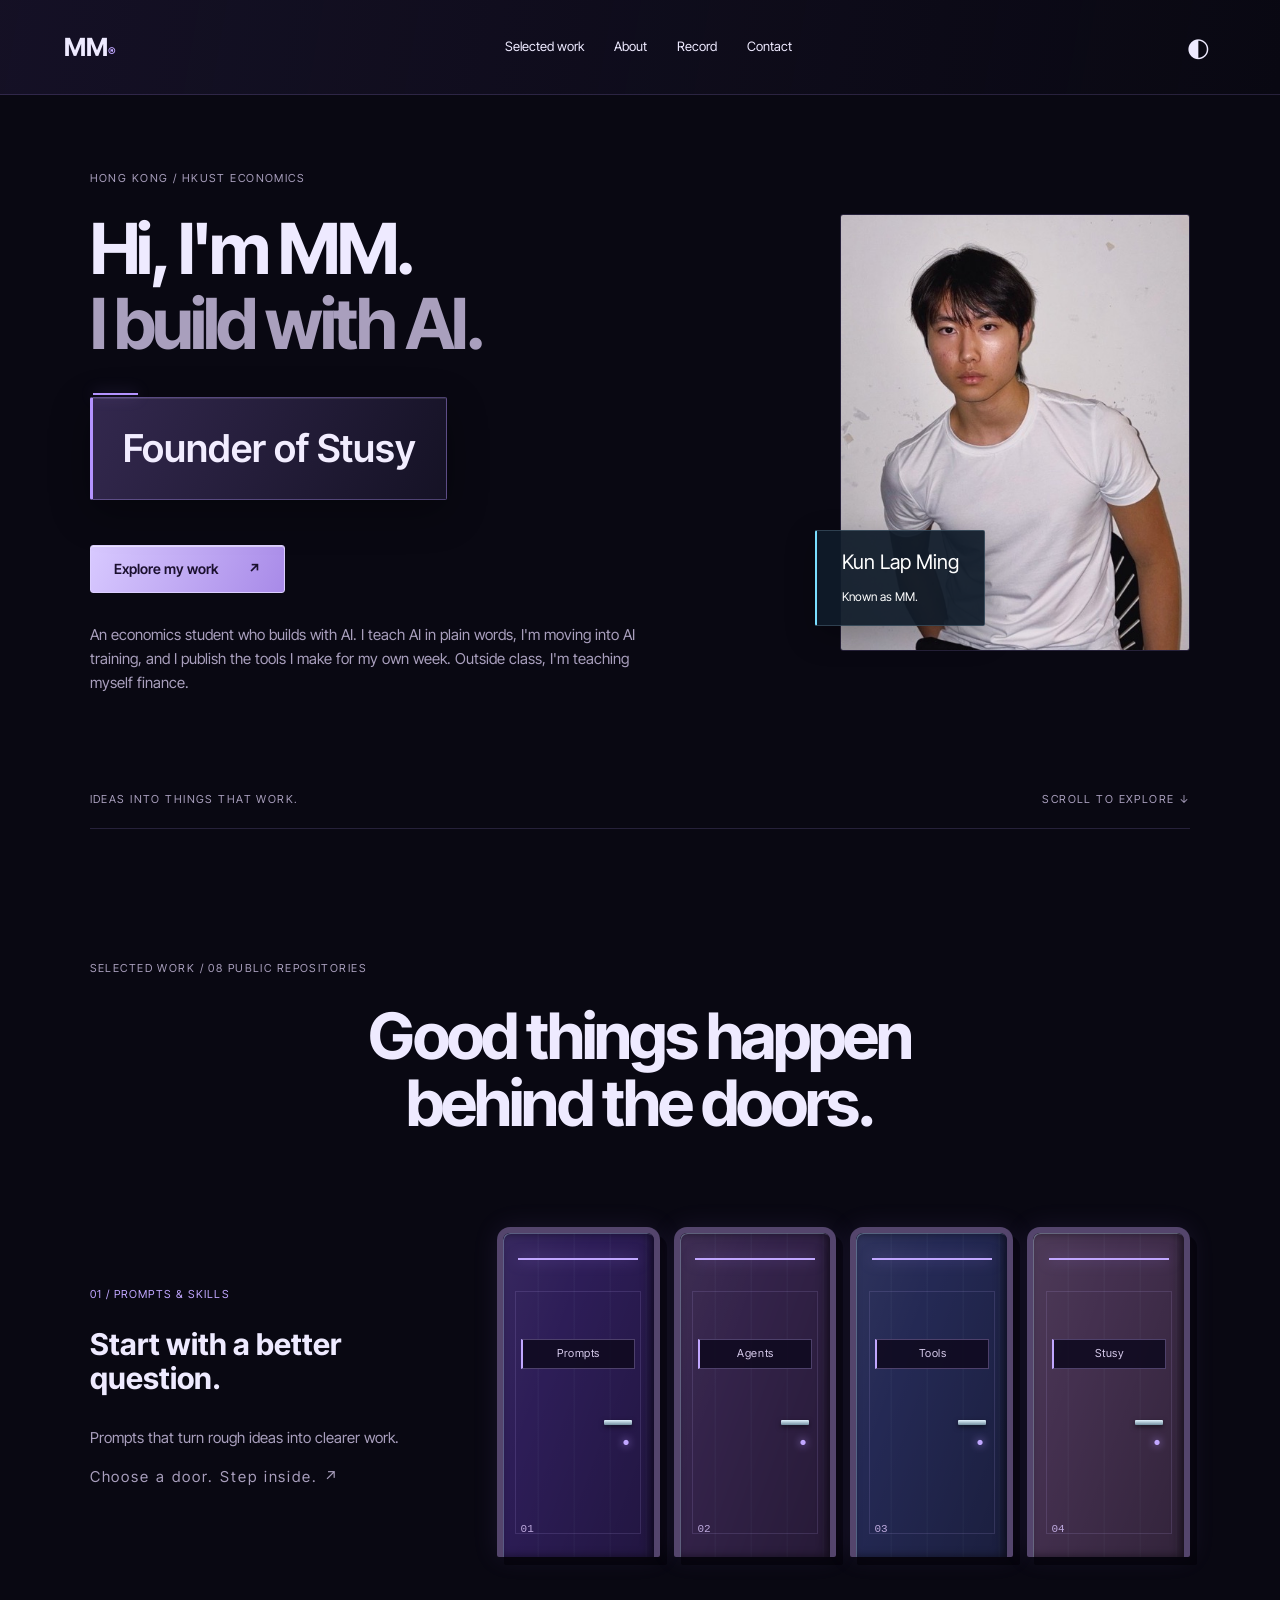
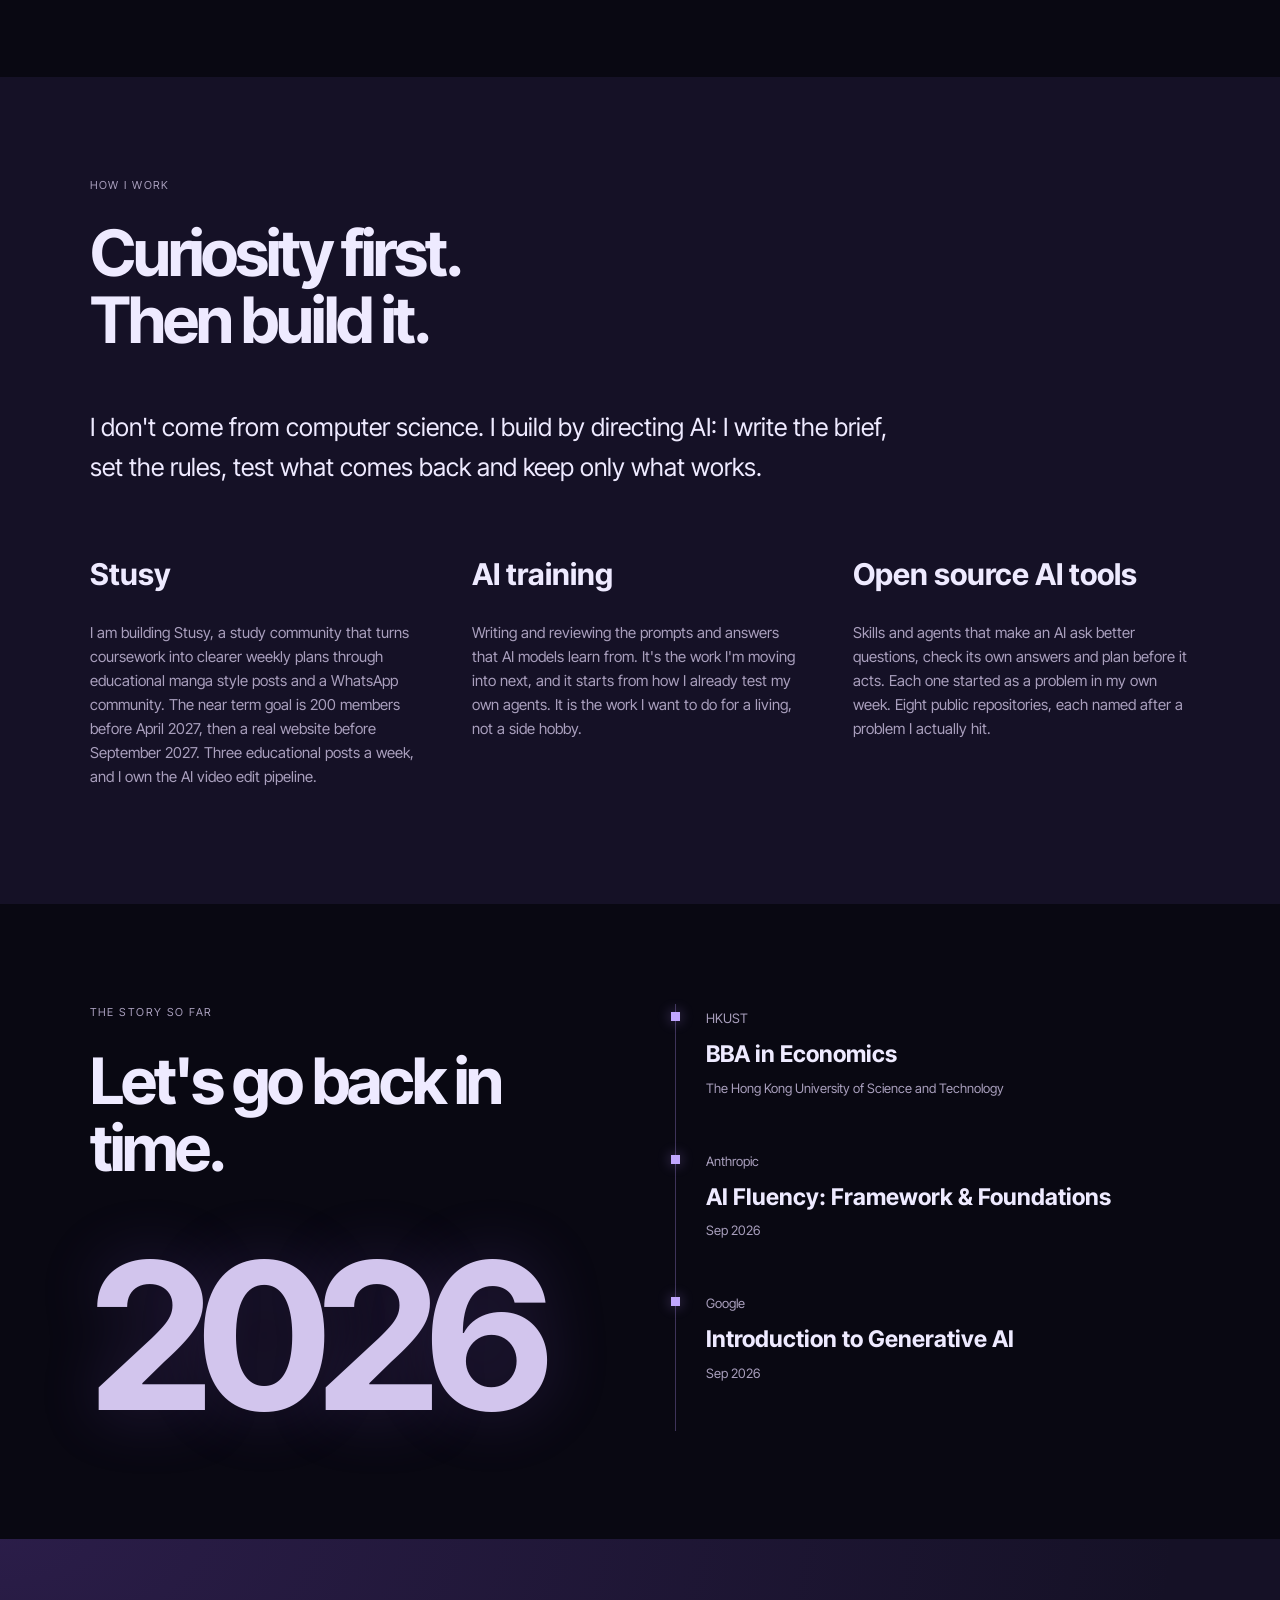
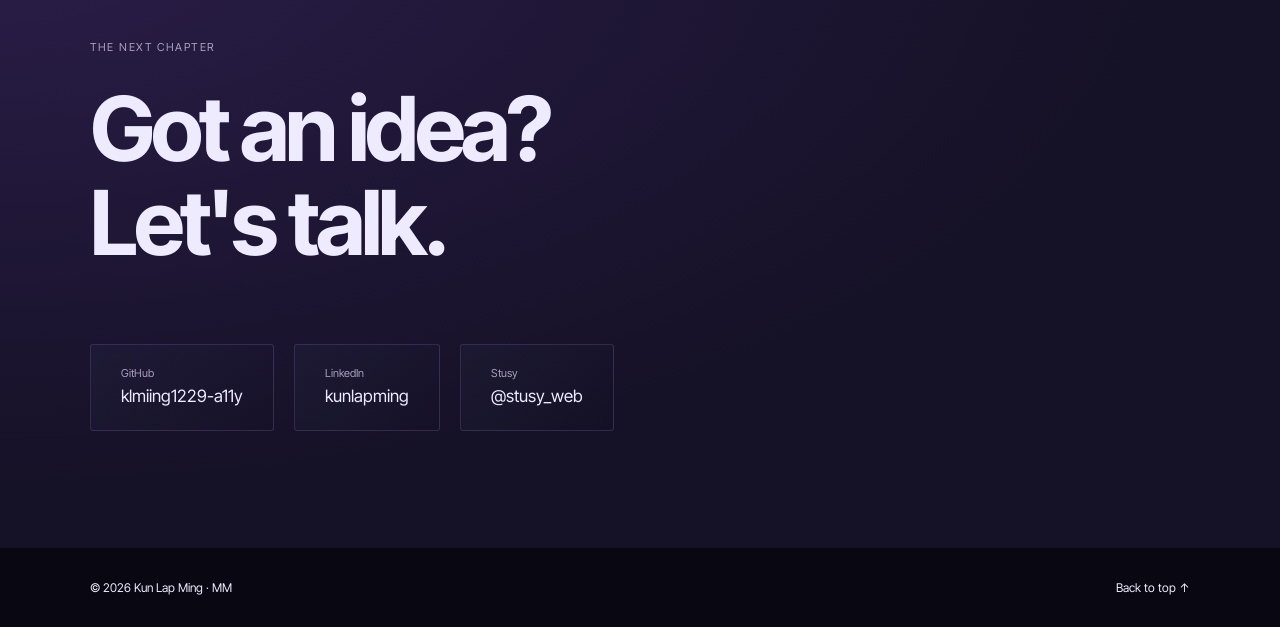
==== commit b9793230: "Refine portfolio with futuristic purple interface" ====
--- a/index.html
+++ b/index.html
@@ -154,6 +154,10 @@
 .venture h3{font-family:var(--serif);font-weight:400;font-size:clamp(30px,3.6vw,52px);line-height:1;margin:0}
 .venture h3 small{display:block;font-family:var(--mono);font-size:11px;letter-spacing:.14em;text-transform:uppercase;color:var(--accent);margin-top:14px}
 .venture p{margin:6px 0 0;color:var(--ink-2);max-width:42ch}
+.venture{position:relative;overflow:hidden}
+.venture::after{content:"";position:absolute;inset:0 auto 0 0;width:2px;background:var(--accent);transform:scaleY(0);transform-origin:bottom;transition:transform .7s var(--ease)}
+.venture.open::after,.venture:hover::after,.venture:focus-visible::after{transform:scaleY(1)}
+.venture::before{content:"OPEN ↗";position:absolute;right:12px;top:12px;font:10px var(--mono);letter-spacing:.14em;color:var(--accent);opacity:.65}
 @media (max-width:720px){.venture{grid-template-columns:1fr;gap:12px;padding:30px 0}.venture .when{padding:0}}
 
 /* selected work: index list */
@@ -223,6 +227,14 @@
   font-family:var(--serif);font-size:clamp(56px,13vw,210px);line-height:.9;letter-spacing:-.02em;margin:0 0 70px;
 }
 .big em{color:var(--accent)}
+.contact .head{position:relative}
+.contact .head::after{content:"";position:absolute;left:0;right:0;top:-1px;height:1px;background:linear-gradient(90deg,transparent,var(--accent),transparent);transform:scaleX(0);transform-origin:left;transition:transform 1.4s var(--ease)}
+.contact .head.in::after{transform:scaleX(1)}
+.contact .big{position:relative;display:inline-block;text-shadow:0 0 50px var(--accent-soft);transition:transform .8s var(--ease),text-shadow .8s var(--ease)}
+.contact .big.in{transform:translateX(clamp(0px,4vw,56px));text-shadow:0 0 90px var(--accent-soft)}
+.contact .links a{position:relative;overflow:hidden}
+.contact .links a::before{content:"";position:absolute;inset:auto 0 0;height:1px;background:var(--accent);transform:scaleX(0);transform-origin:left;transition:transform .55s var(--ease)}
+.contact .links a:hover::before,.contact .links a:focus-visible::before{transform:scaleX(1)}
 .links{list-style:none;margin:0;padding:0;display:grid;grid-template-columns:repeat(4,minmax(0,1fr));border-top:1px solid var(--rule)}
 .links li + li{border-left:1px solid var(--rule)}
 .links a{display:flex;flex-direction:column;gap:10px;padding:26px 22px 30px;transition:background .5s var(--ease),transform .45s var(--ease)}
@@ -292,6 +304,22 @@
   .name .line > span{transform:none}
   .halo,.trail,.stamps,.constellation,.idle-cue,.theme-wipe,.stamp,.tap-ripple{display:none !important}
 }
+.entrance{margin-top:36px;display:grid;grid-template-columns:repeat(3,1fr);gap:12px}
+.entrance a{border:1px solid var(--rule);padding:22px;display:flex;justify-content:space-between;align-items:center;background:var(--bg-2);transition:background .4s,transform .4s;font-family:var(--mono);font-size:12px}
+.entrance a:hover,.entrance a:focus-visible{background:var(--accent-soft);transform:translateY(-5px)}
+.entrance b{font:32px var(--serif);color:var(--accent)}
+.work{display:grid;grid-template-columns:repeat(2,minmax(0,1fr));gap:24px}
+.work li{border:1px solid var(--rule);background:var(--bg-2);overflow:hidden;border-radius:100px 100px 4px 4px}
+.room-toggle{width:100%;min-height:260px;position:relative;display:flex;flex-direction:column;justify-content:center;align-items:center;gap:22px;padding:40px 25px;background:linear-gradient(135deg,var(--accent-soft),transparent);border:0;border-bottom:1px solid var(--rule);color:var(--ink);font:38px var(--serif);cursor:pointer;perspective:800px;text-align:center}
+.room-toggle::before{content:'';position:absolute;inset:18px;border:1px solid var(--rule);border-radius:85px 85px 0 0;pointer-events:none;transform-origin:left;transition:transform .7s var(--ease),background .7s}
+.room-toggle:hover::before,.room-toggle[aria-expanded=true]::before{transform:rotateY(-35deg);background:var(--accent-soft)}
+.room-toggle span{position:relative;max-width:20ch}.room-toggle small{font:10px var(--mono);letter-spacing:.16em;color:var(--accent)}
+.work a{grid-template-columns:1fr auto;padding:28px!important}.work .idx{grid-column:1/-1}.work .title{font-size:28px}.work a[hidden]{display:none}
+.contact{position:relative;margin-top:15vh;padding-top:15vh;background:radial-gradient(ellipse at 50% 100%,var(--accent-soft),transparent 70%);border-top:1px solid var(--rule)}
+.contact::before{content:'THE NEXT CHAPTER';display:block;font:11px var(--mono);letter-spacing:.25em;color:var(--accent);margin-bottom:50px}
+.contact .links{grid-template-columns:repeat(3,minmax(0,1fr))}
+@media(max-width:720px){.entrance{grid-template-columns:1fr}.work{grid-template-columns:1fr}.room-toggle{min-height:230px}.contact .links{grid-template-columns:1fr}.contact .links li{border-left:0}.contact .big.in{transform:none}}
+@media(prefers-reduced-motion:reduce){.room-toggle::before{transform:none!important}}
 </style>
 </head>
 <body>
@@ -344,8 +372,13 @@
     <p class="aka"><span class="aka-k">Known as</span> <span class="aka-v">MM</span></p>
     <div class="hero-foot">
       <p class="lede">An economics student who builds with AI. I teach AI in plain words, I'm moving into AI training, and I publish the tools I make for <i>my own</i> week. Outside class, I'm teaching myself finance.</p>
-      <span class="scrollcue">Scroll</span>
+      <a class="scrollcue" href="#work">Enter the work ↘</a>
     </div>
+    <nav class="entrance" aria-label="Choose a chapter">
+      <a href="#build"><span>01 / What I build</span><b>↗</b></a>
+      <a href="#work"><span>02 / Open the projects</span><b>↗</b></a>
+      <a href="#contact"><span>03 / Find me here</span><b>↗</b></a>
+    </nav>
   </section>
 
   <section class="chapter" id="build" data-chapter="build">
@@ -353,19 +386,19 @@
     <ul class="ventures">
       <li class="venture reveal" tabindex="0">
         <span class="when">NOV 2026 –</span>
-        <h3>Stusy<small>Founder</small></h3>
+        <h3>Stusy<small>Founder · open the door</small></h3>
         <p>I am building Stusy, a study community that turns coursework into clearer weekly plans through educational manga style posts and a WhatsApp community. The near term goal is 200 members before April 2027, then a real website before September 2027.</p>
         <p class="more">Three educational posts a week, and I own the AI video edit pipeline.</p>
       </li>
       <li class="venture reveal" tabindex="0">
         <span class="when">2026 –</span>
-        <h3>AI training<small>Focus</small></h3>
+        <h3>AI training<small>Focus · open the door</small></h3>
         <p>Writing and reviewing the prompts and answers that AI models learn from. It's the work I'm moving into next, and it starts from how I already test my own agents.</p>
         <p class="more">It is the work I want to do for a living, not a side hobby.</p>
       </li>
       <li class="venture reveal" tabindex="0">
         <span class="when">2026 –</span>
-        <h3>Open source AI tools<small>8 public repositories</small></h3>
+        <h3>Open source AI tools<small>8 public repositories · open the door</small></h3>
         <p>Skills and agents that make an AI ask better questions, check its own answers and plan before it acts. Each one started as a problem in my own week.</p>
         <p class="more">Eight public repositories, each named after a problem I actually hit.</p>
       </li>
@@ -457,7 +490,8 @@
   <button type="button" id="theme" aria-label="Switch colour theme">Light / Dark</button>
 </footer>
 
-<script>
+<script src="rooms.js"></script>
+<script type="text/plain">
 (function(){
   var root=document.documentElement;
   var fine=matchMedia('(hover:hover) and (pointer:fine)').matches;
@@ -538,8 +572,14 @@
   onScroll();
 
   document.querySelectorAll('.venture').forEach(function(card){
-    card.addEventListener('click',function(){ card.classList.toggle('open'); });
-    card.addEventListener('keydown',function(e){ if(e.key==='Enter'||e.key===' '){ e.preventDefault(); card.classList.toggle('open'); }});
+    card.setAttribute('role','button');
+    card.setAttribute('aria-expanded','false');
+    function toggleCard(){
+      var open=card.classList.toggle('open');
+      card.setAttribute('aria-expanded',String(open));
+    }
+    card.addEventListener('click',toggleCard);
+    card.addEventListener('keydown',function(e){ if(e.key==='Enter'||e.key===' '){ e.preventDefault(); toggleCard(); }});
   });
 
   var method=document.querySelector('.method');
@@ -706,5 +746,17 @@
   })();
 })();
 </script>
+<script>
+document.querySelectorAll('.work li').forEach(function(room,i){
+  var link=room.querySelector('a');
+  var button=document.createElement('button');button.type='button';button.className='room-toggle';
+  var title=document.createElement('span');title.textContent=link.querySelector('.title').textContent;
+  var label=document.createElement('small');label.textContent='ROOM '+String(i+1).padStart(2,'0')+' / OPEN ↗';
+  button.appendChild(label);button.appendChild(title);
+  link.id='project-room-'+i;button.setAttribute('aria-controls',link.id);button.setAttribute('aria-expanded','false');
+  link.hidden=true;room.insertBefore(button,link);
+  button.addEventListener('click',function(){var open=button.getAttribute('aria-expanded')!=='true';button.setAttribute('aria-expanded',String(open));link.hidden=!open;label.textContent='ROOM '+String(i+1).padStart(2,'0')+(open?' / CLOSE −':' / OPEN ↗');});
+});
+</script>
 </body>
 </html>
